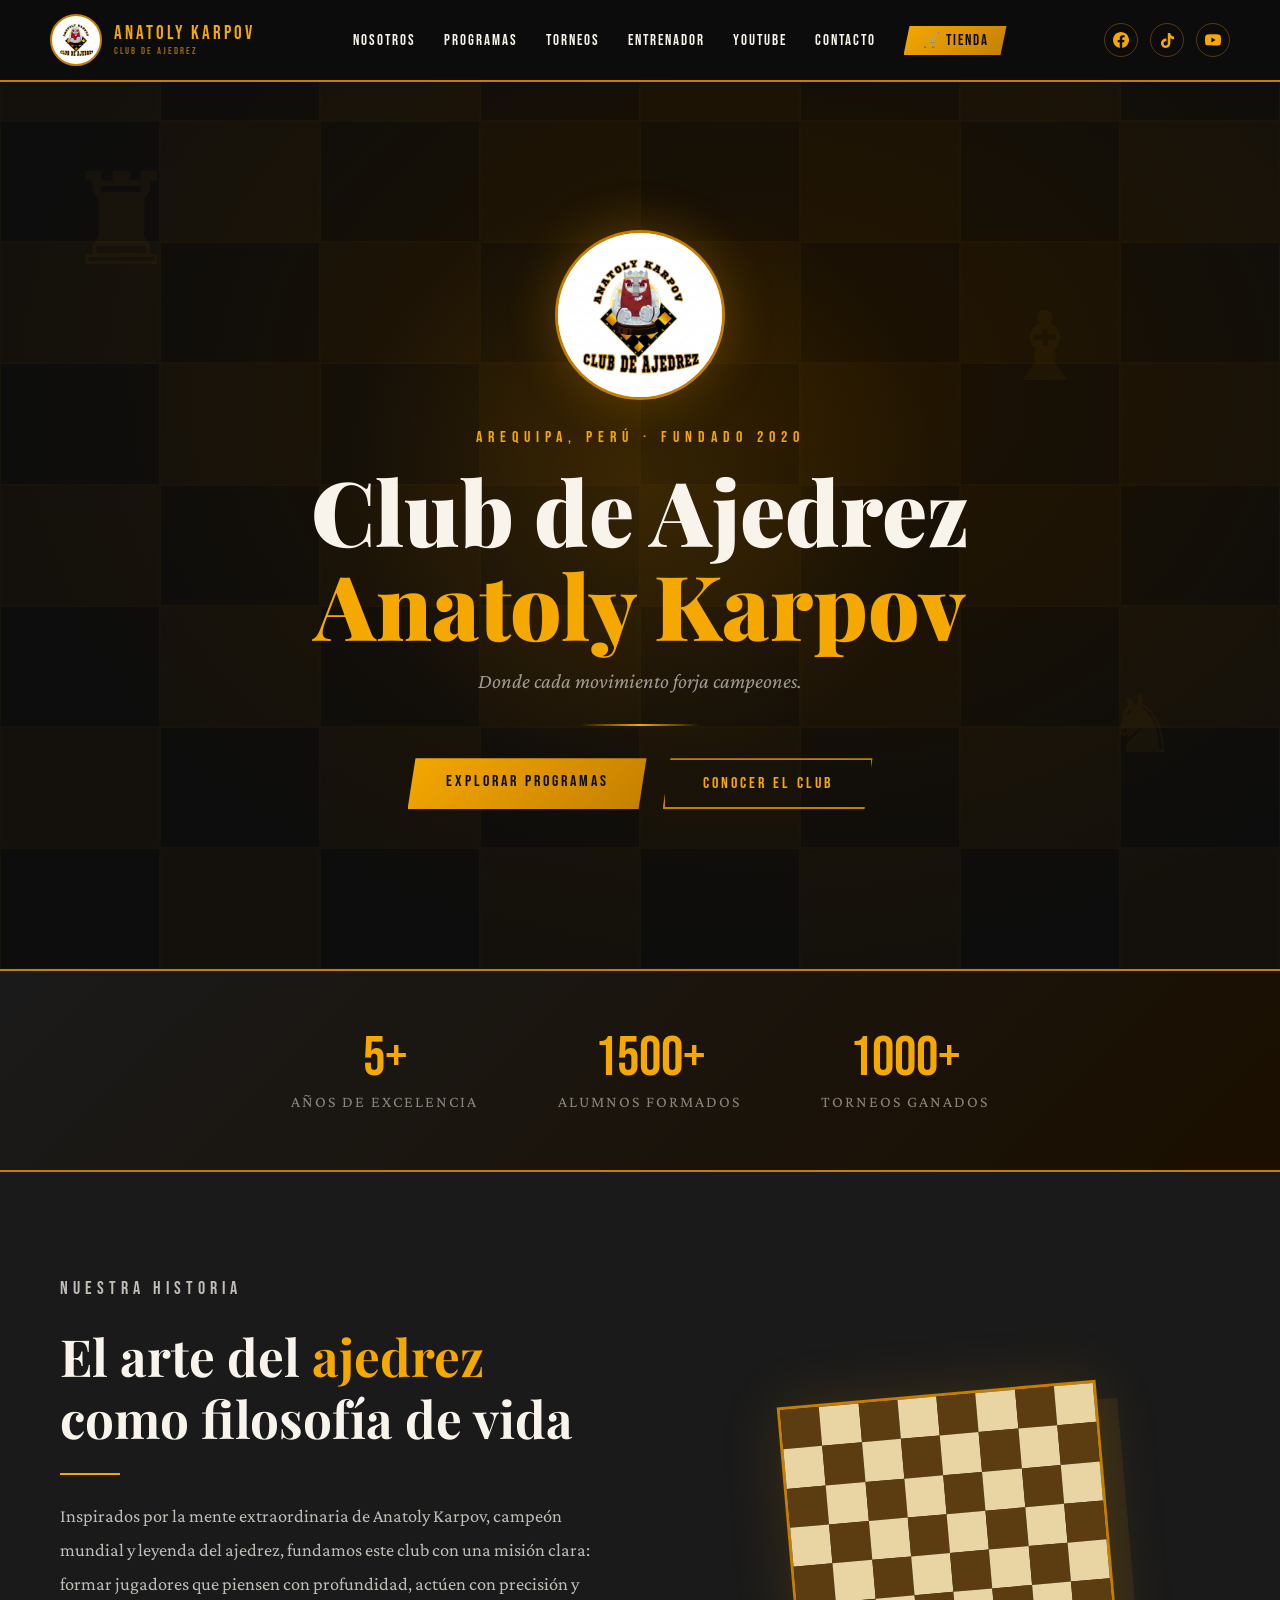
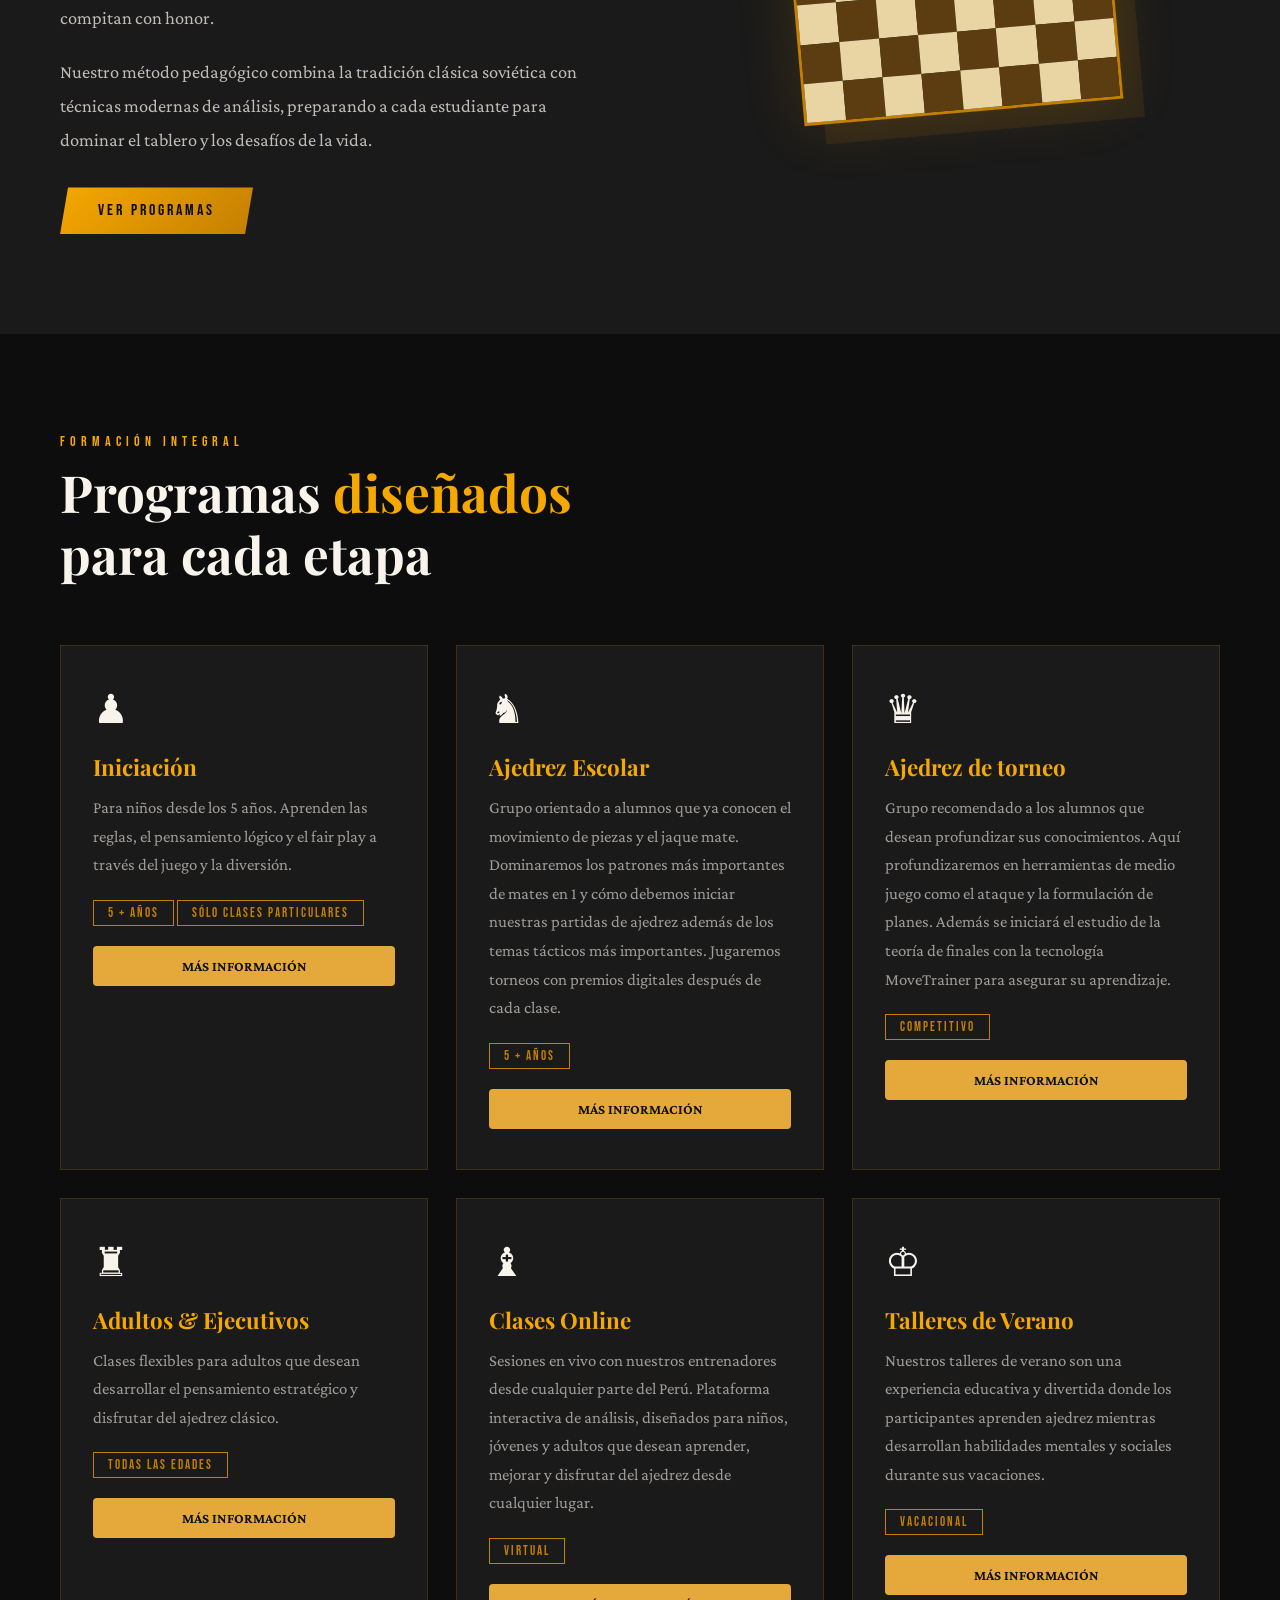
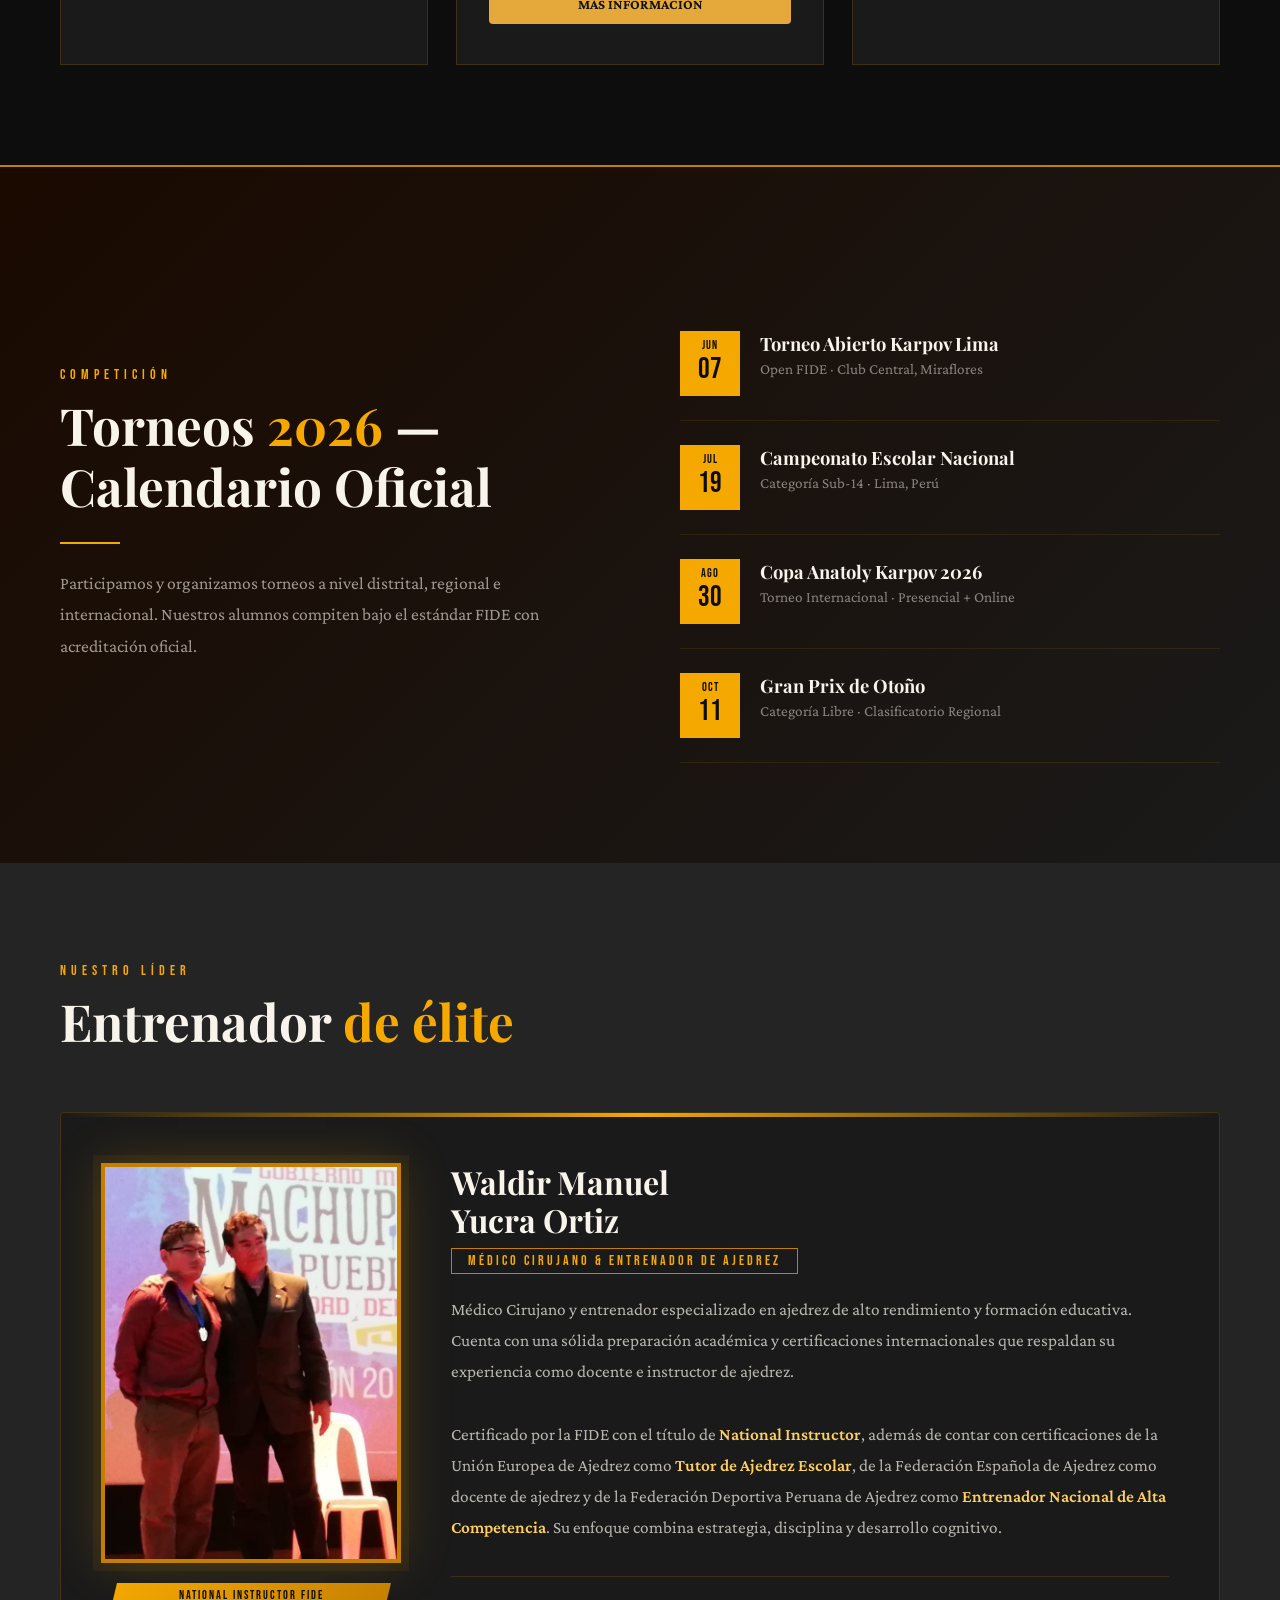
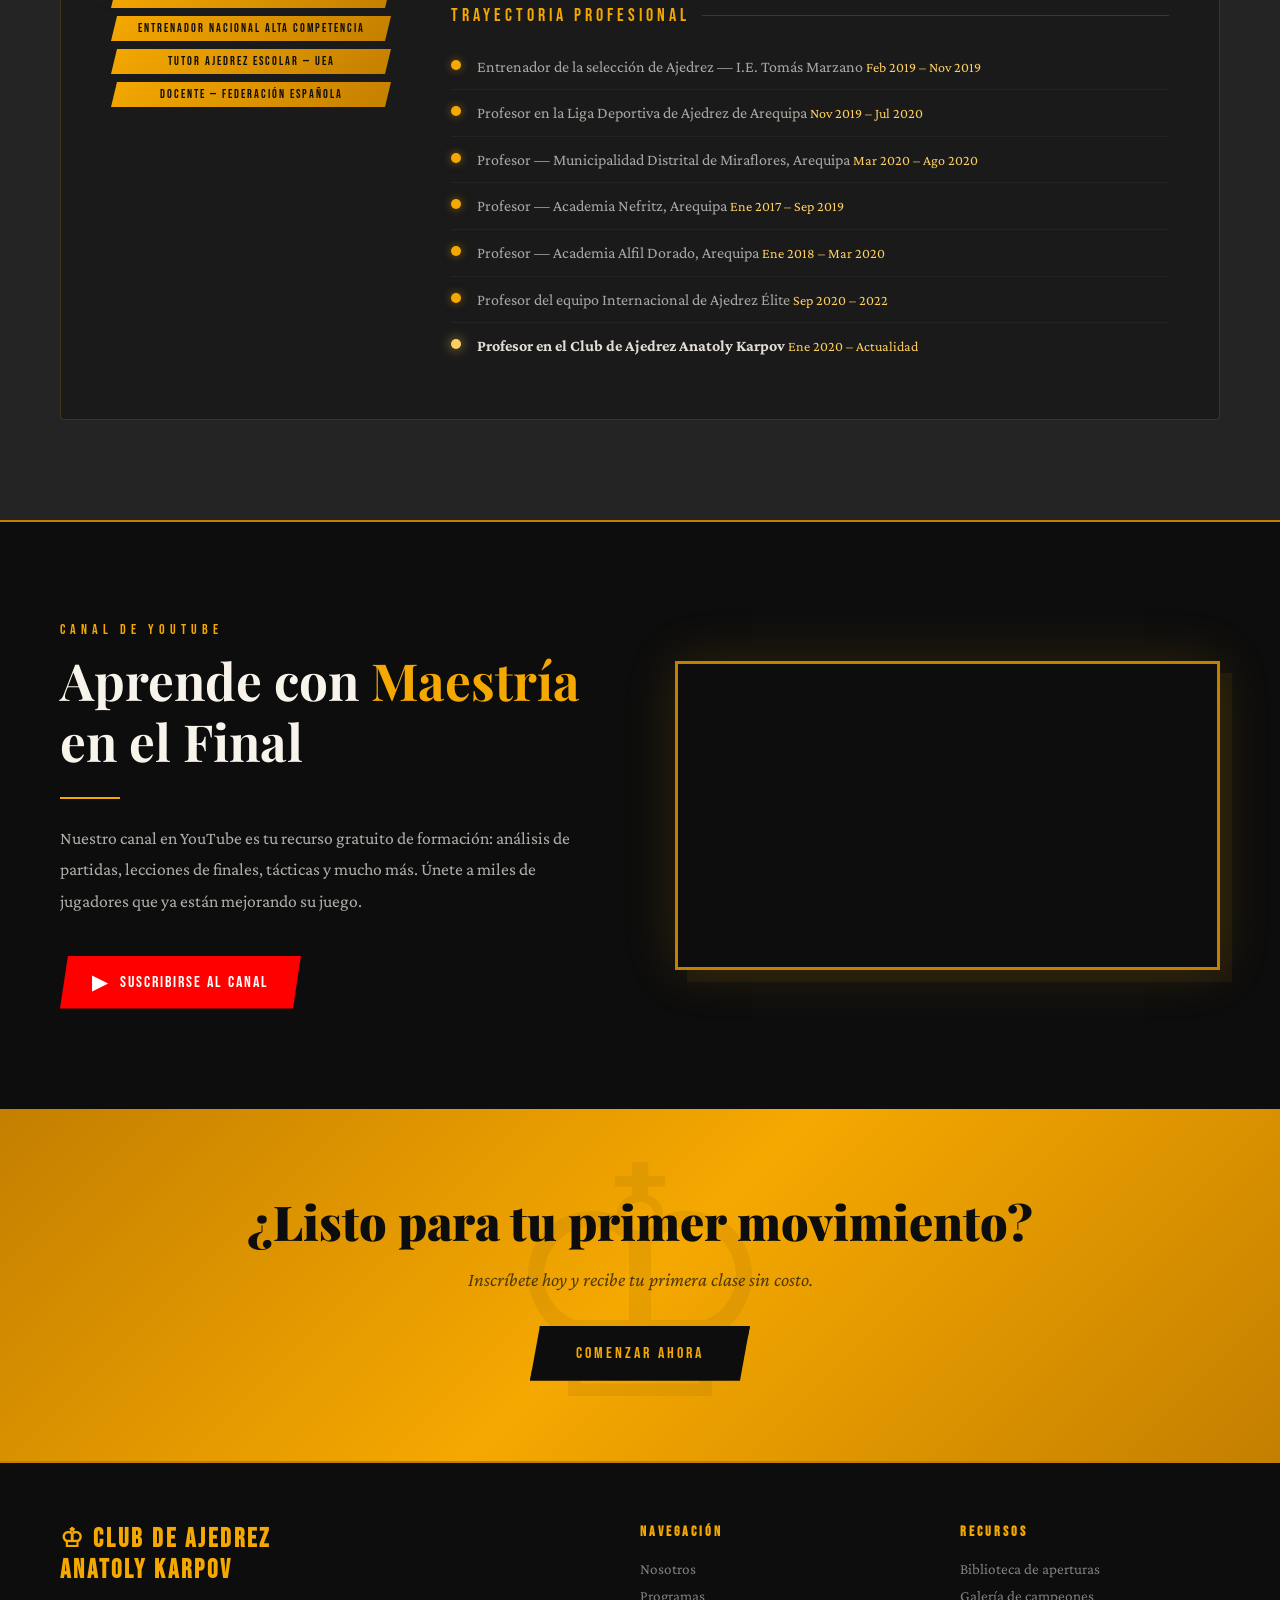
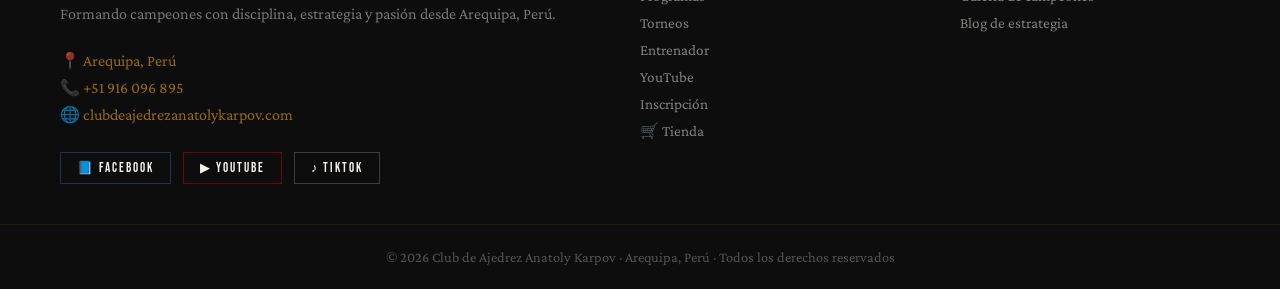
==== index.html @ 43ca7e94 "feat: pagina web" ====
<!doctype html>
<html lang="es">
  <head>
    <meta charset="UTF-8" />
    <meta name="viewport" content="width=device-width, initial-scale=1.0" />
    <title>Club de Ajedrez Anatoly Karpov</title>
    <link
      href="https://fonts.googleapis.com/css2?family=Playfair+Display:wght@700;900&family=Bebas+Neue&family=Crimson+Pro:ital,wght@0,400;0,600;1,400&display=swap"
      rel="stylesheet"
    />
    <style>
      :root {
        --gold: #f5a800;
        --gold-light: #ffd060;
        --gold-dark: #c47f00;
        --black: #0d0d0d;
        --dark: #1a1a1a;
        --dark2: #242424;
        --red: #8b1a1a;
        --red-light: #c0392b;
        --white: #f8f4ec;
        --gray: #888;
      }

      * {
        margin: 0;
        padding: 0;
        box-sizing: border-box;
      }
      html {
        scroll-behavior: smooth;
      }
      body {
        background: var(--black);
        color: var(--white);
        font-family: "Crimson Pro", Georgia, serif;
        overflow-x: hidden;
      }

      /* ── NAV ── */
      nav {
        position: fixed;
        top: 0;
        left: 0;
        right: 0;
        z-index: 100;
        display: flex;
        align-items: center;
        justify-content: space-between;
        padding: 14px 50px;
        background: rgba(13, 13, 13, 0.97);
        border-bottom: 2px solid var(--gold-dark);
        backdrop-filter: blur(10px);
      }
      .nav-logo {
        display: flex;
        align-items: center;
        gap: 12px;
        text-decoration: none;
      }
      .nav-logo img {
        height: 52px;
        width: 52px;
        border-radius: 50%;
        object-fit: contain;
        border: 2px solid var(--gold-dark);
        background: #fdfdfc;
        padding: 3px;
      }
      .nav-logo-text {
        font-family: "Bebas Neue", sans-serif;
        font-size: 1.2rem;
        letter-spacing: 3px;
        color: var(--gold);
        line-height: 1.2;
      }
      .nav-logo-text small {
        display: block;
        font-size: 0.65rem;
        letter-spacing: 2px;
        color: rgba(245, 168, 0, 0.6);
      }
      .nav-links {
        display: flex;
        gap: 28px;
        list-style: none;
        align-items: center;
      }
      .nav-links a {
        color: var(--white);
        text-decoration: none;
        font-family: "Bebas Neue", sans-serif;
        font-size: 0.92rem;
        letter-spacing: 2px;
        transition: color 0.3s;
      }
      .nav-links a:hover {
        color: var(--gold);
      }
      .nav-store-link {
        background: linear-gradient(
          135deg,
          var(--gold),
          var(--gold-dark)
        ) !important;
        color: var(--black) !important;
        padding: 6px 18px;
        clip-path: polygon(6px 0%, 100% 0%, calc(100% - 6px) 100%, 0% 100%);
        transition: all 0.3s !important;
      }
      .nav-store-link:hover {
        background: linear-gradient(
          135deg,
          var(--gold-light),
          var(--gold)
        ) !important;
        transform: translateY(-1px);
      }
      .nav-social {
        display: flex;
        align-items: center;
        gap: 12px;
      }
      .nav-social a {
        display: flex;
        align-items: center;
        justify-content: center;
        width: 34px;
        height: 34px;
        border-radius: 50%;
        border: 1px solid rgba(245, 168, 0, 0.3);
        color: var(--gold);
        text-decoration: none;
        font-size: 0.95rem;
        transition: all 0.3s;
      }
      .nav-social a:hover {
        background: var(--gold);
        color: var(--black);
        border-color: var(--gold);
      }

      /* ── HERO ── */
      .hero {
        min-height: 100vh;
        display: flex;
        align-items: center;
        justify-content: center;
        position: relative;
        overflow: hidden;
        background: radial-gradient(
          ellipse at 60% 40%,
          #1e1200 0%,
          #0d0d0d 70%
        );
      }
      .hero-chess-bg {
        position: absolute;
        inset: 0;
        display: grid;
        grid-template-columns: repeat(8, 1fr);
        grid-template-rows: repeat(8, 1fr);
        opacity: 0.04;
        pointer-events: none;
      }
      .chess-sq {
        border: 1px solid var(--gold);
      }
      .chess-sq.dark-sq {
        background: var(--gold-dark);
      }
      .hero-glow {
        position: absolute;
        width: 600px;
        height: 600px;
        border-radius: 50%;
        background: radial-gradient(
          circle,
          rgba(245, 168, 0, 0.12) 0%,
          transparent 70%
        );
        top: 50%;
        left: 50%;
        transform: translate(-50%, -50%);
        animation: pulse 4s ease-in-out infinite;
      }
      @keyframes pulse {
        0%,
        100% {
          transform: translate(-50%, -50%) scale(1);
          opacity: 0.8;
        }
        50% {
          transform: translate(-50%, -50%) scale(1.1);
          opacity: 1;
        }
      }
      .hero-content {
        text-align: center;
        position: relative;
        z-index: 2;
        padding: 130px 40px 60px;
        animation: fadeUp 1s ease both;
      }
      @keyframes fadeUp {
        from {
          opacity: 0;
          transform: translateY(30px);
        }
        to {
          opacity: 1;
          transform: translateY(0);
        }
      }
      /* LOGO in hero */
      .hero-logo-wrap {
        margin: 0 auto 28px;
        animation: fadeUp 1s 0.1s ease both;
        position: relative;
        display: inline-block;
      }
      .hero-logo-ring {
        width: 170px;
        height: 170px;
        border-radius: 50%;
        border: 3px solid var(--gold-dark);
        display: flex;
        align-items: center;
        justify-content: center;
        background-color: #fff;
        box-shadow:
          0 0 50px rgba(245, 168, 0, 0.25),
          inset 0 0 30px rgba(0, 0, 0, 0.5);
        overflow: hidden;
        animation: glow-pulse 4s ease-in-out infinite;
      }
      @keyframes glow-pulse {
        0%,
        100% {
          box-shadow:
            0 0 40px rgba(245, 168, 0, 0.2),
            inset 0 0 30px rgba(0, 0, 0, 0.5);
        }
        50% {
          box-shadow:
            0 0 70px rgba(245, 168, 0, 0.4),
            inset 0 0 30px rgba(0, 0, 0, 0.5);
        }
      }
      .hero-logo-ring img {
        width: 148px;
        height: 148px;
        object-fit: contain;
        filter: drop-shadow(0 4px 14px rgba(245, 168, 0, 0.4));
      }
      .hero-eyebrow {
        font-family: "Bebas Neue", sans-serif;
        letter-spacing: 6px;
        color: var(--gold);
        font-size: 1rem;
        margin-bottom: 16px;
        animation: fadeUp 1s 0.2s ease both;
      }
      .hero-title {
        font-family: "Playfair Display", serif;
        font-size: clamp(3rem, 7vw, 6.5rem);
        font-weight: 900;
        line-height: 1.05;
        color: var(--white);
        animation: fadeUp 1s 0.35s ease both;
      }
      .hero-title span {
        color: var(--gold);
        display: block;
      }
      .hero-subtitle {
        font-family: "Crimson Pro", serif;
        font-size: 1.3rem;
        color: rgba(248, 244, 236, 0.6);
        font-style: italic;
        margin-top: 18px;
        animation: fadeUp 1s 0.5s ease both;
      }
      .hero-divider {
        width: 120px;
        height: 2px;
        background: linear-gradient(
          90deg,
          transparent,
          var(--gold),
          transparent
        );
        margin: 32px auto;
        animation: fadeUp 1s 0.6s ease both;
      }
      .hero-cta {
        display: inline-flex;
        gap: 16px;
        flex-wrap: wrap;
        justify-content: center;
        animation: fadeUp 1s 0.7s ease both;
      }
      .floating-piece {
        position: absolute;
        font-size: 8rem;
        color: rgba(245, 168, 0, 0.04);
        pointer-events: none;
        animation: float 8s ease-in-out infinite;
      }
      @keyframes float {
        0%,
        100% {
          transform: translateY(0) rotate(0deg);
        }
        50% {
          transform: translateY(-20px) rotate(5deg);
        }
      }

      /* ── BUTTONS ── */
      .btn {
        font-family: "Bebas Neue", sans-serif;
        letter-spacing: 3px;
        font-size: 1rem;
        padding: 14px 38px;
        border: none;
        cursor: pointer;
        text-decoration: none;
        transition: all 0.3s;
        display: inline-block;
      }
      .btn-gold {
        background: linear-gradient(135deg, var(--gold), var(--gold-dark));
        color: var(--black);
        clip-path: polygon(8px 0%, 100% 0%, calc(100% - 8px) 100%, 0% 100%);
      }
      .btn-gold:hover {
        background: linear-gradient(135deg, var(--gold-light), var(--gold));
        transform: translateY(-2px);
        box-shadow: 0 8px 30px rgba(245, 168, 0, 0.4);
      }
      .btn-outline {
        background: transparent;
        color: var(--gold);
        border: 2px solid var(--gold-dark);
        clip-path: polygon(8px 0%, 100% 0%, calc(100% - 8px) 100%, 0% 100%);
      }
      .btn-outline:hover {
        background: rgba(245, 168, 0, 0.1);
        border-color: var(--gold);
      }

      /* ── STATS ── */
      .stats {
        background: linear-gradient(135deg, var(--dark) 0%, #1a0f00 100%);
        border-top: 2px solid var(--gold-dark);
        border-bottom: 2px solid var(--gold-dark);
        padding: 60px;
        display: flex;
        justify-content: center;
        gap: 80px;
        flex-wrap: wrap;
      }
      .stat-item {
        text-align: center;
      }
      .stat-number {
        font-family: "Bebas Neue", sans-serif;
        font-size: 3.5rem;
        color: var(--gold);
        line-height: 1;
      }
      .stat-label {
        font-family: "Crimson Pro", serif;
        font-size: 1rem;
        color: rgba(248, 244, 236, 0.5);
        letter-spacing: 2px;
        text-transform: uppercase;
        margin-top: 6px;
      }

      /* ── SECTION commons ── */
      section {
        padding: 100px 60px;
      }
      .section-label {
        font-family: "Bebas Neue", sans-serif;
        letter-spacing: 5px;
        color: var(--gold);
        font-size: 0.85rem;
        margin-bottom: 12px;
      }
      .section-title {
        font-family: "Playfair Display", serif;
        font-size: clamp(2rem, 4vw, 3.2rem);
        font-weight: 700;
        line-height: 1.2;
        max-width: 600px;
      }
      .section-title em {
        color: var(--gold);
        font-style: normal;
      }
      .section-divider {
        width: 60px;
        height: 2px;
        background: var(--gold);
        margin: 24px 0;
      }

      /* ── ABOUT ── */
      .about {
        background: var(--dark);
        display: grid;
        grid-template-columns: 1fr 1fr;
        gap: 80px;
        align-items: center;
      }
      .about-text p {
        font-size: 1.15rem;
        line-height: 1.85;
        color: rgba(248, 244, 236, 0.75);
        margin-bottom: 20px;
      }
      .about-visual {
        position: relative;
        display: flex;
        align-items: center;
        justify-content: center;
      }
      .chess-board-mini {
        display: grid;
        grid-template-columns: repeat(8, 1fr);
        width: 320px;
        height: 320px;
        border: 3px solid var(--gold-dark);
        box-shadow:
          0 0 60px rgba(245, 168, 0, 0.15),
          20px 20px 0 rgba(245, 168, 0, 0.08);
        transform: rotate(-5deg);
      }
      .cb {
        aspect-ratio: 1;
      }
      .cb.w {
        background: #e8d5a3;
      }
      .cb.b {
        background: #5c3d11;
      }

      /* ── PROGRAMS ── */
      .programs {
        background: var(--black);
      }
      .programs-grid {
        display: grid;
        grid-template-columns: repeat(3, 1fr);
        gap: 28px;
        margin-top: 60px;
      }
      .program-card {
        background: var(--dark);
        border: 1px solid rgba(245, 168, 0, 0.15);
        padding: 40px 32px;
        position: relative;
        overflow: hidden;
        transition: all 0.4s;
        cursor: default;
      }
      .program-card::before {
        content: "";
        position: absolute;
        top: 0;
        left: 0;
        right: 0;
        height: 3px;
        background: linear-gradient(
          90deg,
          transparent,
          var(--gold),
          transparent
        );
        opacity: 0;
        transition: opacity 0.4s;
      }
      .program-card:hover {
        border-color: rgba(245, 168, 0, 0.4);
        transform: translateY(-6px);
        box-shadow: 0 20px 50px rgba(0, 0, 0, 0.5);
      }
      .program-card:hover::before {
        opacity: 1;
      }
      .program-icon {
        font-size: 2.5rem;
        margin-bottom: 20px;
      }
      .program-card h3 {
        font-family: "Playfair Display", serif;
        font-size: 1.4rem;
        color: var(--gold);
        margin-bottom: 12px;
      }
      .program-card p {
        font-size: 1.05rem;
        line-height: 1.7;
        color: rgba(248, 244, 236, 0.6);
      }
      .program-tag {
        display: inline-block;
        margin-top: 20px;
        font-family: "Bebas Neue", sans-serif;
        letter-spacing: 2px;
        font-size: 0.8rem;
        color: var(--gold-dark);
        border: 1px solid var(--gold-dark);
        padding: 4px 14px;
      }
      .btn-contacto {
        display: inline-block;
        width: 100%; /* Ocupa todo el ancho de la tarjeta para que sea fácil presionar */
        background-color: #e5a93b; /* El tono dorado/amarillo de tu marca */
        color: #111111; /* Texto oscuro para alto contraste */
        text-align: center;
        padding: 12px 20px;
        margin-top: 20px; /* Separa el botón de las etiquetas de arriba */
        font-size: 14px;
        font-weight: bold;
        text-transform: uppercase; /* Letras mayúsculas para un look más institucional */
        text-decoration: none; /* Quita el subrayado clásico de los links */
        border-radius: 4px; /* Bordes ligeramente redondeados */
        box-sizing: border-box;
        transition: all 0.3s ease; /* Transición suave para el efecto hover */
      }

      /* Efecto cuando el usuario pasa el cursor por encima */
      .btn-contacto:hover {
        background-color: #ffca61; /* Se ilumina un poco */
        color: #000000;
        box-shadow: 0px 4px 15px rgba(229, 169, 59, 0.3); /* Destello sutil alrededor */
        cursor: pointer;
      }
      /* ── TOURNAMENT ── */
      .tournament {
        background: linear-gradient(135deg, #1a0a00 0%, var(--dark) 100%);
        border-top: 2px solid var(--gold-dark);
      }
      .tournament-inner {
        display: grid;
        grid-template-columns: 1fr 1fr;
        gap: 80px;
        align-items: center;
      }
      .upcoming-list {
        margin-top: 40px;
      }
      .upcoming-item {
        display: flex;
        align-items: flex-start;
        gap: 20px;
        padding: 24px 0;
        border-bottom: 1px solid rgba(245, 168, 0, 0.1);
      }
      .upcoming-date {
        min-width: 60px;
        text-align: center;
        background: var(--gold);
        color: var(--black);
        padding: 8px 10px;
        font-family: "Bebas Neue", sans-serif;
        line-height: 1.2;
      }
      .upcoming-date .month {
        font-size: 0.75rem;
        letter-spacing: 1px;
      }
      .upcoming-date .day {
        font-size: 1.8rem;
      }
      .upcoming-info h4 {
        font-family: "Playfair Display", serif;
        font-size: 1.15rem;
        color: var(--white);
      }
      .upcoming-info p {
        font-size: 0.95rem;
        color: rgba(248, 244, 236, 0.5);
        margin-top: 4px;
      }

      /* ── COACH ── */
      .coaches {
        background: var(--dark2);
      }
      .coach-profile {
        display: grid;
        grid-template-columns: 280px 1fr;
        gap: 60px;
        align-items: start;
        margin-top: 60px;
        background: var(--dark);
        border: 1px solid rgba(245, 168, 0, 0.18);
        border-radius: 4px;
        padding: 50px;
        position: relative;
        overflow: hidden;
      }
      .coach-profile::before {
        content: "";
        position: absolute;
        top: 0;
        left: 0;
        right: 0;
        height: 4px;
        background: linear-gradient(
          90deg,
          transparent,
          var(--gold),
          transparent
        );
      }
      .coach-photo-col {
        display: flex;
        flex-direction: column;
        align-items: center;
        gap: 20px;
      }
      .coach-photo-frame {
        width: 300px;
        height: 400px;
        border-radius: 0%;
        border: 4px solid var(--gold-dark);
        overflow: hidden;
        box-shadow:
          0 0 50px rgba(245, 168, 0, 0.2),
          0 0 0 8px rgba(245, 168, 0, 0.06);
        background: radial-gradient(circle at 40% 35%, #2a1800, #111);
        display: flex;
        align-items: center;
        justify-content: center;
        position: relative;
      }
      .coach-photo-frame img {
        width: 100%;
        height: 100%;
        object-fit: cover;
      }
      .coach-photo-fallback {
        font-size: 6rem;
        color: var(--gold);
        filter: drop-shadow(0 4px 12px rgba(245, 168, 0, 0.5));
      }
      .coach-badges {
        display: flex;
        flex-direction: column;
        gap: 8px;
        width: 100%;
      }
      .coach-badge-pill {
        font-family: "Bebas Neue", sans-serif;
        letter-spacing: 2px;
        font-size: 0.75rem;
        color: var(--black);
        background: linear-gradient(135deg, var(--gold), var(--gold-dark));
        padding: 5px 14px;
        text-align: center;
        clip-path: polygon(6px 0%, 100% 0%, calc(100% - 6px) 100%, 0% 100%);
      }
      .coach-info-col {
      }
      .coach-name {
        font-family: "Playfair Display", serif;
        font-size: 2rem;
        font-weight: 700;
        color: var(--white);
        line-height: 1.2;
      }
      .coach-title-tag {
        display: inline-block;
        margin-top: 8px;
        margin-bottom: 20px;
        font-family: "Bebas Neue", sans-serif;
        letter-spacing: 3px;
        font-size: 0.85rem;
        color: var(--gold);
        border: 1px solid var(--gold-dark);
        padding: 4px 16px;
      }
      .coach-bio {
        font-size: 1.08rem;
        line-height: 1.8;
        color: rgba(248, 244, 236, 0.72);
        margin-bottom: 32px;
      }
      .coach-bio strong {
        color: var(--gold-light);
        font-weight: 600;
      }
      .coach-formation-section {
        border-top: 1px solid rgba(245, 168, 0, 0.15);
        padding-top: 28px;
        margin-top: 4px;
      }
      .coach-formation-title {
        font-family: "Bebas Neue", sans-serif;
        letter-spacing: 4px;
        color: var(--gold);
        font-size: 1.1rem;
        margin-bottom: 18px;
        display: flex;
        align-items: center;
        gap: 12px;
      }
      .coach-formation-title::after {
        content: "";
        flex: 1;
        height: 1px;
        background: rgba(245, 168, 0, 0.2);
      }
      .coach-timeline {
        list-style: none;
        padding: 0;
      }
      .coach-timeline li {
        display: flex;
        gap: 16px;
        align-items: flex-start;
        padding: 10px 0;
        border-bottom: 1px solid rgba(255, 255, 255, 0.04);
      }
      .coach-timeline li:last-child {
        border-bottom: none;
      }
      .tl-dot {
        width: 10px;
        height: 10px;
        border-radius: 50%;
        background: var(--gold);
        flex-shrink: 0;
        margin-top: 6px;
        box-shadow: 0 0 8px rgba(245, 168, 0, 0.5);
      }
      .tl-text {
        font-size: 1rem;
        line-height: 1.6;
        color: rgba(248, 244, 236, 0.65);
      }
      .tl-text em {
        color: var(--gold-light);
        font-style: normal;
        font-size: 0.88rem;
      }

      /* ── YOUTUBE ── */
      .youtube-section {
        background: var(--black);
        border-top: 2px solid var(--gold-dark);
        padding: 100px 60px;
      }
      .youtube-inner {
        display: grid;
        grid-template-columns: 1fr 1fr;
        gap: 70px;
        align-items: center;
      }
      .yt-embed-wrap {
        position: relative;
        border: 3px solid var(--gold-dark);
        box-shadow:
          0 0 50px rgba(245, 168, 0, 0.15),
          12px 12px 0 rgba(245, 168, 0, 0.06);
        overflow: hidden;
      }
      .yt-embed-wrap iframe {
        width: 100%;
        aspect-ratio: 16/9;
        display: block;
        border: none;
      }
      .yt-subscribe-btn {
        display: inline-flex;
        align-items: center;
        gap: 10px;
        margin-top: 28px;
        background: #ff0000;
        color: #fff;
        font-family: "Bebas Neue", sans-serif;
        letter-spacing: 2px;
        font-size: 1rem;
        padding: 14px 32px;
        text-decoration: none;
        clip-path: polygon(8px 0%, 100% 0%, calc(100% - 8px) 100%, 0% 100%);
        transition: all 0.3s;
      }
      .yt-subscribe-btn:hover {
        background: #cc0000;
        transform: translateY(-2px);
        box-shadow: 0 8px 25px rgba(255, 0, 0, 0.4);
      }
      .yt-icon {
        font-size: 1.3rem;
      }

      /* ── CTA BANNER ── */
      .cta-banner {
        background: linear-gradient(
          135deg,
          var(--gold-dark),
          var(--gold),
          #c47f00
        );
        padding: 80px 60px;
        text-align: center;
        position: relative;
        overflow: hidden;
      }
      .cta-banner::before {
        content: "♔";
        position: absolute;
        font-size: 20rem;
        color: rgba(0, 0, 0, 0.06);
        top: 50%;
        left: 50%;
        transform: translate(-50%, -50%);
        pointer-events: none;
      }
      .cta-banner h2 {
        font-family: "Playfair Display", serif;
        font-size: clamp(2rem, 4vw, 3rem);
        color: var(--black);
        font-weight: 900;
        position: relative;
      }
      .cta-banner p {
        font-size: 1.2rem;
        color: rgba(13, 13, 13, 0.7);
        margin: 16px 0 36px;
        font-style: italic;
        position: relative;
      }
      .btn-dark {
        font-family: "Bebas Neue", sans-serif;
        letter-spacing: 3px;
        font-size: 1rem;
        padding: 16px 44px;
        background: var(--black);
        color: var(--gold);
        border: 2px solid var(--black);
        cursor: pointer;
        text-decoration: none;
        display: inline-block;
        transition: all 0.3s;
        position: relative;
        clip-path: polygon(10px 0%, 100% 0%, calc(100% - 10px) 100%, 0% 100%);
      }
      .btn-dark:hover {
        background: var(--dark);
        transform: translateY(-2px);
        box-shadow: 0 8px 30px rgba(0, 0, 0, 0.3);
      }

      /* ── FOOTER ── */
      footer {
        background: var(--black);
        border-top: 2px solid var(--gold-dark);
        padding: 60px 60px 40px;
        display: grid;
        grid-template-columns: 2fr 1fr 1fr;
        gap: 60px;
      }
      .footer-brand h3 {
        font-family: "Bebas Neue", sans-serif;
        font-size: 1.6rem;
        letter-spacing: 3px;
        color: var(--gold);
        margin-bottom: 14px;
      }
      .footer-brand p {
        font-size: 1rem;
        color: rgba(248, 244, 236, 0.45);
        line-height: 1.7;
      }
      .footer-social {
        display: flex;
        gap: 12px;
        margin-top: 24px;
        flex-wrap: wrap;
      }
      .footer-social-btn {
        display: inline-flex;
        align-items: center;
        gap: 8px;
        font-family: "Bebas Neue", sans-serif;
        letter-spacing: 2px;
        font-size: 0.8rem;
        padding: 7px 16px;
        text-decoration: none;
        border: 1px solid rgba(245, 168, 0, 0.3);
        color: var(--white);
        transition: all 0.3s;
      }
      .footer-social-btn:hover {
        border-color: var(--gold);
        color: var(--gold);
      }
      .footer-social-btn.yt {
        border-color: rgba(255, 0, 0, 0.4);
      }
      .footer-social-btn.yt:hover {
        border-color: #ff0000;
        color: #ff0000;
      }
      .footer-social-btn.fb {
        border-color: rgba(66, 103, 178, 0.4);
      }
      .footer-social-btn.fb:hover {
        border-color: #4267b2;
        color: #4267b2;
      }
      .footer-social-btn.tt {
        border-color: rgba(255, 255, 255, 0.2);
      }
      .footer-social-btn.tt:hover {
        border-color: #fff;
        color: #fff;
      }
      .footer-col h4 {
        font-family: "Bebas Neue", sans-serif;
        letter-spacing: 3px;
        font-size: 0.9rem;
        color: var(--gold);
        margin-bottom: 20px;
      }
      .footer-col ul {
        list-style: none;
      }
      .footer-col ul li {
        margin-bottom: 10px;
      }
      .footer-col ul li a {
        color: rgba(248, 244, 236, 0.5);
        text-decoration: none;
        font-size: 0.95rem;
        transition: color 0.3s;
      }
      .footer-col ul li a:hover {
        color: var(--gold);
      }
      .footer-bottom {
        border-top: 1px solid rgba(245, 168, 0, 0.1);
        padding: 24px 60px;
        text-align: center;
        color: rgba(248, 244, 236, 0.3);
        font-size: 0.9rem;
        background: var(--black);
      }

      /* ── RESPONSIVE ── */
      @media (max-width: 1024px) {
        .coach-profile {
          grid-template-columns: 1fr;
        }
        .coach-photo-col {
          flex-direction: row;
          flex-wrap: wrap;
          justify-content: center;
        }
        .youtube-inner {
          grid-template-columns: 1fr;
        }
      }
      @media (max-width: 900px) {
        nav {
          padding: 12px 20px;
        }
        .nav-links {
          display: none;
        }
        section {
          padding: 70px 24px;
        }
        .stats {
          padding: 50px 24px;
          gap: 40px;
        }
        .about,
        .tournament-inner {
          grid-template-columns: 1fr;
          gap: 40px;
        }
        .programs-grid {
          grid-template-columns: 1fr;
        }
        footer {
          grid-template-columns: 1fr;
          gap: 40px;
        }
        .footer-bottom {
          padding: 24px;
        }
        .cta-banner {
          padding: 60px 24px;
        }
        .chess-board-mini {
          width: 240px;
          height: 240px;
        }
        .youtube-section {
          padding: 70px 24px;
        }
        .coach-profile {
          padding: 30px 20px;
        }
      }
    </style>
  </head>
  <body>
    <!-- ── NAV ── -->
    <nav>
      <a class="nav-logo" href="#">
        <img src="images/logo1.jpeg" alt="Logo Karpov" />
        <!-- SVG fallback logo dibujado inline -->
        <span
          style="
            display: none;
            width: 52px;
            height: 52px;
            background: radial-gradient(circle at 40% 35%, #2a1800, #0d0d0d);
            border-radius: 50%;
            border: 2px solid var(--gold-dark);
            align-items: center;
            justify-content: center;
            font-size: 1.8rem;
            color: var(--gold);
          "
          >♔</span
        >
        <span class="nav-logo-text"
          >ANATOLY KARPOV<small>CLUB DE AJEDREZ</small></span
        >
      </a>
      <ul class="nav-links">
        <li><a href="#nosotros">Nosotros</a></li>
        <li><a href="#programas">Programas</a></li>
        <li><a href="#torneos">Torneos</a></li>
        <li><a href="#entrenadores">Entrenador</a></li>
        <li><a href="#youtube">YouTube</a></li>
        <li><a href="#contacto">Contacto</a></li>
        <li>
          <a href="tienda.html" class="nav-store-link" target="_blank"
            >🛒 TIENDA</a
          >
        </li>
      </ul>
      <div class="nav-social">
        <a
          href="https://www.facebook.com/ClubAnatolyKarpov.Peru"
          target="_blank"
          title="Facebook"
        >
          <svg width="16" height="16" viewBox="0 0 24 24" fill="currentColor">
            <path
              d="M24 12.073c0-6.627-5.373-12-12-12s-12 5.373-12 12c0 5.99 4.388 10.954 10.125 11.854v-8.385H7.078v-3.47h3.047V9.43c0-3.007 1.792-4.669 4.533-4.669 1.312 0 2.686.235 2.686.235v2.953H15.83c-1.491 0-1.956.925-1.956 1.874v2.25h3.328l-.532 3.47h-2.796v8.385C19.612 23.027 24 18.062 24 12.073z"
            />
          </svg>
        </a>
        <a
          href="https://www.tiktok.com/@clubanatolykarpov"
          target="_blank"
          title="TikTok"
        >
          <svg width="15" height="15" viewBox="0 0 24 24" fill="currentColor">
            <path
              d="M12.525.02c1.31-.02 2.61-.01 3.91-.02.08 1.53.63 3.09 1.75 4.17 1.12 1.11 2.7 1.62 4.24 1.79v4.03c-1.44-.05-2.89-.35-4.2-.97-.57-.26-1.1-.59-1.62-.93-.01 2.92.01 5.84-.02 8.75-.08 1.4-.54 2.79-1.35 3.94-1.31 1.92-3.58 3.17-5.91 3.21-1.43.08-2.86-.31-4.08-1.03-2.02-1.19-3.44-3.37-3.65-5.71-.02-.5-.03-1-.01-1.49.18-1.9 1.12-3.72 2.58-4.96 1.66-1.44 3.98-2.13 6.15-1.72.02 1.48-.04 2.96-.04 4.44-.99-.32-2.15-.23-3.02.37-.63.41-1.11 1.04-1.36 1.75-.21.51-.15 1.07-.14 1.61.24 1.64 1.82 3.02 3.5 2.87 1.12-.01 2.19-.66 2.77-1.61.19-.33.4-.67.41-1.06.1-1.79.06-3.57.07-5.36.01-4.03-.01-8.05.02-12.07z"
            />
          </svg>
        </a>
        <a
          href="https://www.youtube.com/@maestriaenelfinal6028"
          target="_blank"
          title="YouTube"
        >
          <svg width="16" height="16" viewBox="0 0 24 24" fill="currentColor">
            <path
              d="M23.498 6.186a3.016 3.016 0 0 0-2.122-2.136C19.505 3.545 12 3.545 12 3.545s-7.505 0-9.377.505A3.017 3.017 0 0 0 .502 6.186C0 8.07 0 12 0 12s0 3.93.502 5.814a3.016 3.016 0 0 0 2.122 2.136c1.871.505 9.376.505 9.376.505s7.505 0 9.377-.505a3.015 3.015 0 0 0 2.122-2.136C24 15.93 24 12 24 12s0-3.93-.502-5.814zM9.545 15.568V8.432L15.818 12l-6.273 3.568z"
            />
          </svg>
        </a>
      </div>
    </nav>

    <!-- ── HERO ── -->
    <section class="hero" id="inicio">
      <div class="hero-chess-bg" id="chessBg"></div>
      <div class="hero-glow"></div>
      <span
        class="floating-piece"
        style="top: 15%; left: 5%; animation-delay: 0s"
        >♜</span
      >
      <span
        class="floating-piece"
        style="top: 70%; right: 8%; animation-delay: 3s; font-size: 5rem"
        >♞</span
      >
      <span
        class="floating-piece"
        style="top: 30%; right: 15%; animation-delay: 1.5s; font-size: 6rem"
        >♝</span
      >

      <div class="hero-content">
        <!-- LOGO REAL DEL CLUB -->
        <div class="hero-logo-wrap">
          <div class="hero-logo-ring" id="heroLogoRing">
            <img
              src="images/logokarpov.png"
              alt="Logo Club de Ajedrez Anatoly Karpov"
              style="
                width: 230px;
                height: 230px;
                object-fit: contain;
                filter: drop-shadow(0 4px 18px rgba(245, 168, 0, 0.45));
              "
            />
          </div>
        </div>

        <p class="hero-eyebrow">Arequipa, Perú · Fundado 2020</p>
        <h1 class="hero-title">
          Club de Ajedrez<br />
          <span>Anatoly Karpov</span>
        </h1>
        <p class="hero-subtitle">Donde cada movimiento forja campeones.</p>
        <div class="hero-divider"></div>
        <div class="hero-cta">
          <a href="#programas" class="btn btn-gold">Explorar Programas</a>
          <a href="#nosotros" class="btn btn-outline">Conocer el Club</a>
        </div>
      </div>
    </section>

    <!-- ── STATS ── -->
    <div class="stats">
      <div class="stat-item">
        <div class="stat-number">5+</div>
        <div class="stat-label">Años de Excelencia</div>
      </div>
      <div class="stat-item">
        <div class="stat-number">1500+</div>
        <div class="stat-label">Alumnos Formados</div>
      </div>
      <div class="stat-item">
        <div class="stat-number">1000+</div>
        <div class="stat-label">Torneos Ganados</div>
      </div>
    </div>

    <!-- ── ABOUT ── -->
    <section class="about" id="nosotros">
      <div class="about-text">
        <p class="section-label">Nuestra Historia</p>
        <h2 class="section-title">
          El arte del <em>ajedrez</em> como filosofía de vida
        </h2>
        <div class="section-divider"></div>
        <p>
          Inspirados por la mente extraordinaria de Anatoly Karpov, campeón
          mundial y leyenda del ajedrez, fundamos este club con una misión
          clara: formar jugadores que piensen con profundidad, actúen con
          precisión y compitan con honor.
        </p>
        <p>
          Nuestro método pedagógico combina la tradición clásica soviética con
          técnicas modernas de análisis, preparando a cada estudiante para
          dominar el tablero y los desafíos de la vida.
        </p>
        <a href="#programas" class="btn btn-gold" style="margin-top: 10px"
          >Ver Programas</a
        >
      </div>
      <div class="about-visual">
        <div class="chess-board-mini" id="miniBoard"></div>
      </div>
    </section>

    <!-- ── PROGRAMS ── -->
    <section class="programs" id="programas">
      <p class="section-label">Formación Integral</p>
      <h2 class="section-title">
        Programas <em>diseñados</em> para cada etapa
      </h2>
      <div class="programs-grid">
        <div class="program-card">
          <div class="program-icon">♟</div>
          <h3>Iniciación</h3>
          <p>
            Para niños desde los 5 años. Aprenden las reglas, el pensamiento
            lógico y el fair play a través del juego y la diversión.
          </p>
          <span class="program-tag">5 + años</span>
          <span class="program-tag">SÓLO CLASES PARTICULARES</span>
          <div class="tarjeta-programa">
            <a
              href="https://wa.me/916096895"
              class="btn-contacto"
              target="_blank"
              >Más información</a
            >
          </div>
        </div>
        <div class="program-card">
          <div class="program-icon">♞</div>
          <h3>Ajedrez Escolar</h3>
          <p>
            Grupo orientado a alumnos que ya conocen el movimiento de piezas y
            el jaque mate. Dominaremos los patrones más importantes de mates en
            1 y cómo debemos iniciar nuestras partidas de ajedrez además de los
            temas tácticos más importantes. Jugaremos torneos con premios
            digitales después de cada clase.
          </p>
          <span class="program-tag">5 + años</span>
          <div class="tarjeta-programa">
            <a
              href="https://wa.me/916096895"
              class="btn-contacto"
              target="_blank"
              >Más información</a
            >
          </div>
        </div>
        <div class="program-card">
          <div class="program-icon">♛</div>
          <h3>Ajedrez de torneo</h3>
          <p>
            Grupo recomendado a los alumnos que desean profundizar sus
            conocimientos. Aquí profundizaremos en herramientas de medio juego
            como el ataque y la formulación de planes. Además se iniciará el
            estudio de la teoría de finales con la tecnología MoveTrainer para
            asegurar su aprendizaje.
          </p>
          <span class="program-tag">Competitivo</span>
          <div class="tarjeta-programa">
            <a
              href="https://wa.me/916096895"
              class="btn-contacto"
              target="_blank"
              >Más información</a
            >
          </div>
        </div>
        <div class="program-card">
          <div class="program-icon">♜</div>
          <h3>Adultos &amp; Ejecutivos</h3>
          <p>
            Clases flexibles para adultos que desean desarrollar el pensamiento
            estratégico y disfrutar del ajedrez clásico.
          </p>
          <span class="program-tag">Todas las edades</span>
          <div class="tarjeta-programa">
            <a
              href="https://wa.me/916096895"
              class="btn-contacto"
              target="_blank"
              >Más información</a
            >
          </div>
        </div>
        <div class="program-card">
          <div class="program-icon">♝</div>
          <h3>Clases Online</h3>
          <p>
            Sesiones en vivo con nuestros entrenadores desde cualquier parte del
            Perú. Plataforma interactiva de análisis, diseñados para niños,
            jóvenes y adultos que desean aprender, mejorar y disfrutar del
            ajedrez desde cualquier lugar.
          </p>
          <span class="program-tag">Virtual</span>
          <div class="tarjeta-programa">
            <a
              href="https://wa.me/916096895"
              class="btn-contacto"
              target="_blank"
              >Más información</a
            >
          </div>
        </div>
        <div class="program-card">
          <div class="program-icon">♔</div>
          <h3>Talleres de Verano</h3>
          <p>
            Nuestros talleres de verano son una experiencia educativa y
            divertida donde los participantes aprenden ajedrez mientras
            desarrollan habilidades mentales y sociales durante sus vacaciones.
          </p>
          <span class="program-tag">Vacacional</span>
          <div class="tarjeta-programa">
            <a
              href="https://wa.me/916096895"
              class="btn-contacto"
              target="_blank"
              >Más información</a
            >
          </div>
        </div>
      </div>
    </section>

    <!-- ── TOURNAMENTS ── -->
    <section class="tournament" id="torneos">
      <div class="tournament-inner">
        <div>
          <p class="section-label">Competición</p>
          <h2 class="section-title">
            Torneos <em>2026</em> — Calendario Oficial
          </h2>
          <div class="section-divider"></div>
          <p
            style="
              color: rgba(248, 244, 236, 0.6);
              font-size: 1.1rem;
              line-height: 1.8;
            "
          >
            Participamos y organizamos torneos a nivel distrital, regional e
            internacional. Nuestros alumnos compiten bajo el estándar FIDE con
            acreditación oficial.
          </p>
        </div>
        <div class="upcoming-list">
          <div class="upcoming-item">
            <div class="upcoming-date">
              <div class="month">JUN</div>
              <div class="day">07</div>
            </div>
            <div class="upcoming-info">
              <h4>Torneo Abierto Karpov Lima</h4>
              <p>Open FIDE · Club Central, Miraflores</p>
            </div>
          </div>
          <div class="upcoming-item">
            <div class="upcoming-date">
              <div class="month">JUL</div>
              <div class="day">19</div>
            </div>
            <div class="upcoming-info">
              <h4>Campeonato Escolar Nacional</h4>
              <p>Categoría Sub-14 · Lima, Perú</p>
            </div>
          </div>
          <div class="upcoming-item">
            <div class="upcoming-date">
              <div class="month">AGO</div>
              <div class="day">30</div>
            </div>
            <div class="upcoming-info">
              <h4>Copa Anatoly Karpov 2026</h4>
              <p>Torneo Internacional · Presencial + Online</p>
            </div>
          </div>
          <div class="upcoming-item">
            <div class="upcoming-date">
              <div class="month">OCT</div>
              <div class="day">11</div>
            </div>
            <div class="upcoming-info">
              <h4>Gran Prix de Otoño</h4>
              <p>Categoría Libre · Clasificatorio Regional</p>
            </div>
          </div>
        </div>
      </div>
    </section>

    <!-- ── COACH ── -->
    <section class="coaches" id="entrenadores">
      <p class="section-label">Nuestro Líder</p>
      <h2 class="section-title">Entrenador <em>de élite</em></h2>

      <div class="coach-profile">
        <!-- Columna foto -->
        <div class="coach-photo-col">
          <div class="coach-photo-frame">
            <!-- Reemplaza el src con la URL real de la foto del entrenador -->
            <img src="images/entrenador.jpeg" alt="Waldir Manuel Yucra Ortiz" />
            <span class="coach-photo-fallback" style="display: none">♔</span>
          </div>
          <div class="coach-badges">
            <div class="coach-badge-pill">National Instructor FIDE</div>
            <div class="coach-badge-pill">
              Entrenador Nacional Alta Competencia
            </div>
            <div class="coach-badge-pill">Tutor Ajedrez Escolar — UEA</div>
            <div class="coach-badge-pill">Docente — Federación Española</div>
          </div>
        </div>

        <!-- Columna info -->
        <div class="coach-info-col">
          <h3 class="coach-name">Waldir Manuel<br />Yucra Ortiz</h3>
          <span class="coach-title-tag"
            >Médico Cirujano &amp; Entrenador de Ajedrez</span
          >

          <p class="coach-bio">
            Médico Cirujano y entrenador especializado en ajedrez de alto
            rendimiento y formación educativa. Cuenta con una sólida preparación
            académica y certificaciones internacionales que respaldan su
            experiencia como docente e instructor de ajedrez.
          </p>
          <p class="coach-bio">
            Certificado por la FIDE con el título de
            <strong>National Instructor</strong>, además de contar con
            certificaciones de la Unión Europea de Ajedrez como
            <strong>Tutor de Ajedrez Escolar</strong>, de la Federación Española
            de Ajedrez como docente de ajedrez y de la Federación Deportiva
            Peruana de Ajedrez como
            <strong>Entrenador Nacional de Alta Competencia</strong>. Su enfoque
            combina estrategia, disciplina y desarrollo cognitivo.
          </p>

          <div class="coach-formation-section">
            <div class="coach-formation-title">Trayectoria Profesional</div>
            <ul class="coach-timeline">
              <li>
                <div class="tl-dot"></div>
                <div class="tl-text">
                  Entrenador de la selección de Ajedrez — I.E. Tomás Marzano
                  <em>Feb 2019 – Nov 2019</em>
                </div>
              </li>
              <li>
                <div class="tl-dot"></div>
                <div class="tl-text">
                  Profesor en la Liga Deportiva de Ajedrez de Arequipa
                  <em>Nov 2019 – Jul 2020</em>
                </div>
              </li>
              <li>
                <div class="tl-dot"></div>
                <div class="tl-text">
                  Profesor — Municipalidad Distrital de Miraflores, Arequipa
                  <em>Mar 2020 – Ago 2020</em>
                </div>
              </li>
              <li>
                <div class="tl-dot"></div>
                <div class="tl-text">
                  Profesor — Academia Nefritz, Arequipa
                  <em>Ene 2017 – Sep 2019</em>
                </div>
              </li>
              <li>
                <div class="tl-dot"></div>
                <div class="tl-text">
                  Profesor — Academia Alfil Dorado, Arequipa
                  <em>Ene 2018 – Mar 2020</em>
                </div>
              </li>
              <li>
                <div class="tl-dot"></div>
                <div class="tl-text">
                  Profesor del equipo Internacional de Ajedrez Élite
                  <em>Sep 2020 – 2022</em>
                </div>
              </li>
              <li>
                <div
                  class="tl-dot"
                  style="
                    background: var(--gold-light);
                    box-shadow: 0 0 12px rgba(255, 208, 96, 0.7);
                  "
                ></div>
                <div class="tl-text" style="color: rgba(248, 244, 236, 0.9)">
                  <strong>Profesor en el Club de Ajedrez Anatoly Karpov</strong>
                  <em>Ene 2020 – Actualidad</em>
                </div>
              </li>
            </ul>
          </div>
        </div>
      </div>
    </section>

    <!-- ── YOUTUBE ── -->
    <section class="youtube-section" id="youtube">
      <div class="youtube-inner">
        <div>
          <p class="section-label">Canal de YouTube</p>
          <h2 class="section-title">
            Aprende con <em>Maestría</em> en el Final
          </h2>
          <div class="section-divider"></div>
          <p
            style="
              font-size: 1.1rem;
              line-height: 1.8;
              color: rgba(248, 244, 236, 0.7);
              margin-bottom: 10px;
            "
          >
            Nuestro canal en YouTube es tu recurso gratuito de formación:
            análisis de partidas, lecciones de finales, tácticas y mucho más.
            Únete a miles de jugadores que ya están mejorando su juego.
          </p>
          <a
            href="https://www.youtube.com/@maestriaenelfinal6028"
            target="_blank"
            class="yt-subscribe-btn"
          >
            <span class="yt-icon">▶</span> Suscribirse al Canal
          </a>
        </div>
        <div class="yt-embed-wrap">
          <!-- Canal playlist embed -->
          <iframe
            src="https://www.youtube.com/embed/7gtc2kNq2zg"
            title="Maestría en el Final — Canal YouTube"
            allow="
              accelerometer;
              autoplay;
              clipboard-write;
              encrypted-media;
              gyroscope;
              picture-in-picture;
            "
            allowfullscreen
          >
          </iframe>
        </div>
      </div>
    </section>

    <!-- ── CTA ── -->
    <div class="cta-banner" id="inscripcion">
      <h2>¿Listo para tu primer movimiento?</h2>
      <p>Inscríbete hoy y recibe tu primera clase sin costo.</p>
      <a href="#contacto" class="btn-dark">Comenzar Ahora</a>
    </div>

    <!-- ── FOOTER ── -->
    <footer id="contacto">
      <div class="footer-brand">
        <h3>♔ Club de Ajedrez<br />Anatoly Karpov</h3>
        <p>
          Formando campeones con disciplina, estrategia y pasión desde Arequipa,
          Perú.
        </p>
        <p style="margin-top: 20px; color: rgba(245, 168, 0, 0.6)">
          📍 Arequipa, Perú<br />📞 +51 916 096 895<br />🌐
          clubdeajedrezanatolykarpov.com
        </p>
        <div class="footer-social">
          <a
            href="https://www.facebook.com/ClubAnatolyKarpov.Peru"
            target="_blank"
            class="footer-social-btn fb"
            >📘 Facebook</a
          >
          <a
            href="https://www.youtube.com/@maestriaenelfinal6028"
            target="_blank"
            class="footer-social-btn yt"
            >▶ YouTube</a
          >
          <a
            href="https://www.tiktok.com/@clubanatolykarpov"
            target="_blank"
            class="footer-social-btn tt"
            >♪ TikTok</a
          >
        </div>
      </div>
      <div class="footer-col">
        <h4>Navegación</h4>
        <ul>
          <li><a href="#nosotros">Nosotros</a></li>
          <li><a href="#programas">Programas</a></li>
          <li><a href="#torneos">Torneos</a></li>
          <li><a href="#entrenadores">Entrenador</a></li>
          <li><a href="#youtube">YouTube</a></li>
          <li><a href="#inscripcion">Inscripción</a></li>
          <li><a href="tienda.html" target="_blank">🛒 Tienda</a></li>
        </ul>
      </div>
      <div class="footer-col">
        <h4>Recursos</h4>
        <ul>
          <li><a href="#">Biblioteca de aperturas</a></li>
          <li><a href="#">Galería de campeones</a></li>
          <li><a href="blog.html" target="_blank">Blog de estrategia</a></li>
        </ul>
      </div>
    </footer>
    <div class="footer-bottom">
      © 2026 Club de Ajedrez Anatoly Karpov · Arequipa, Perú · Todos los
      derechos reservados
    </div>

    <script>
      // Chess board bg
      const bg = document.getElementById("chessBg");
      for (let i = 0; i < 64; i++) {
        const s = document.createElement("div");
        s.className =
          "chess-sq" + ((Math.floor(i / 8) + i) % 2 === 0 ? " dark-sq" : "");
        bg.appendChild(s);
      }
      // Mini board
      const mb = document.getElementById("miniBoard");
      for (let i = 0; i < 64; i++) {
        const s = document.createElement("div");
        s.className = "cb " + ((Math.floor(i / 8) + i) % 2 === 0 ? "b" : "w");
        mb.appendChild(s);
      }
      // Scroll reveal
      const obs = new IntersectionObserver(
        (e) =>
          e.forEach((x) => {
            if (x.isIntersecting) {
              x.target.style.opacity = "1";
              x.target.style.transform = "translateY(0)";
            }
          }),
        { threshold: 0.1 },
      );
      document
        .querySelectorAll(
          ".program-card,.upcoming-item,.stat-item,.coach-profile",
        )
        .forEach((el) => {
          el.style.opacity = "0";
          el.style.transform = "translateY(24px)";
          el.style.transition = "opacity 0.6s ease, transform 0.6s ease";
          obs.observe(el);
        });
    </script>
  </body>
</html>
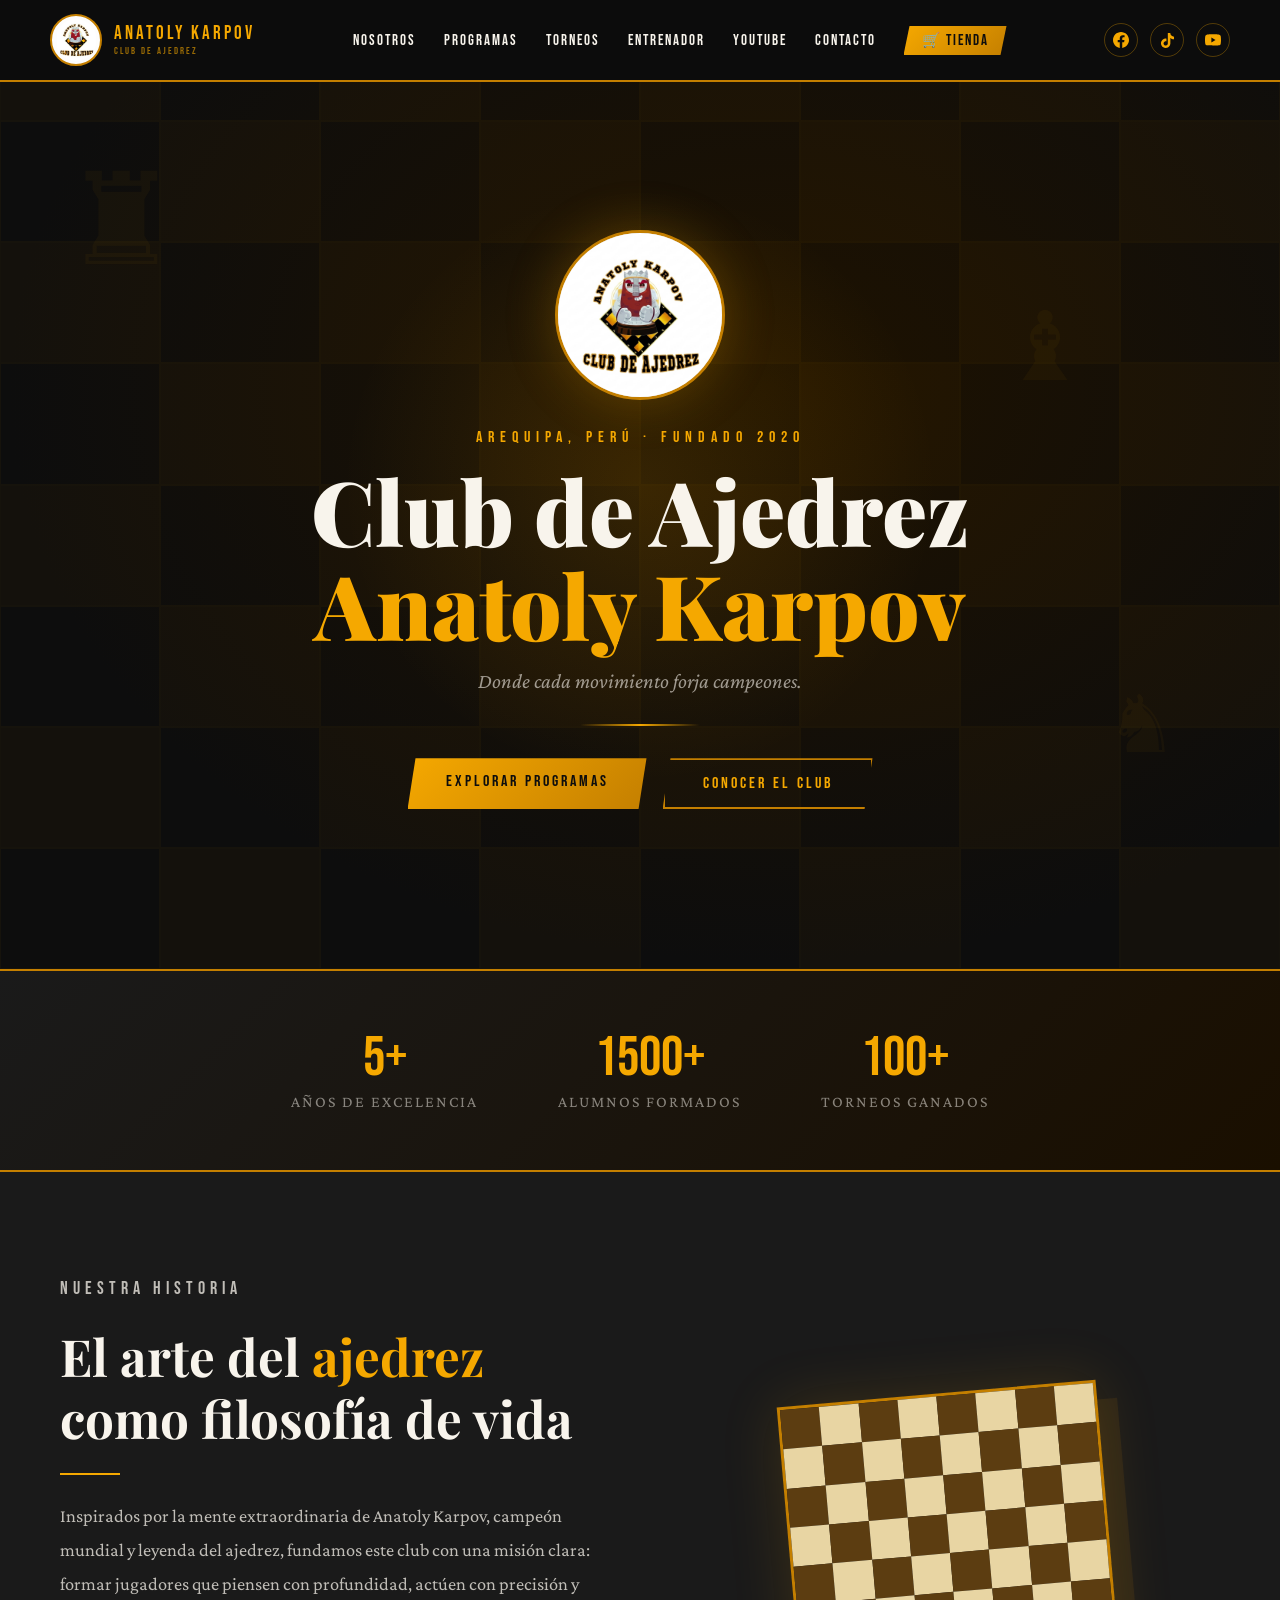
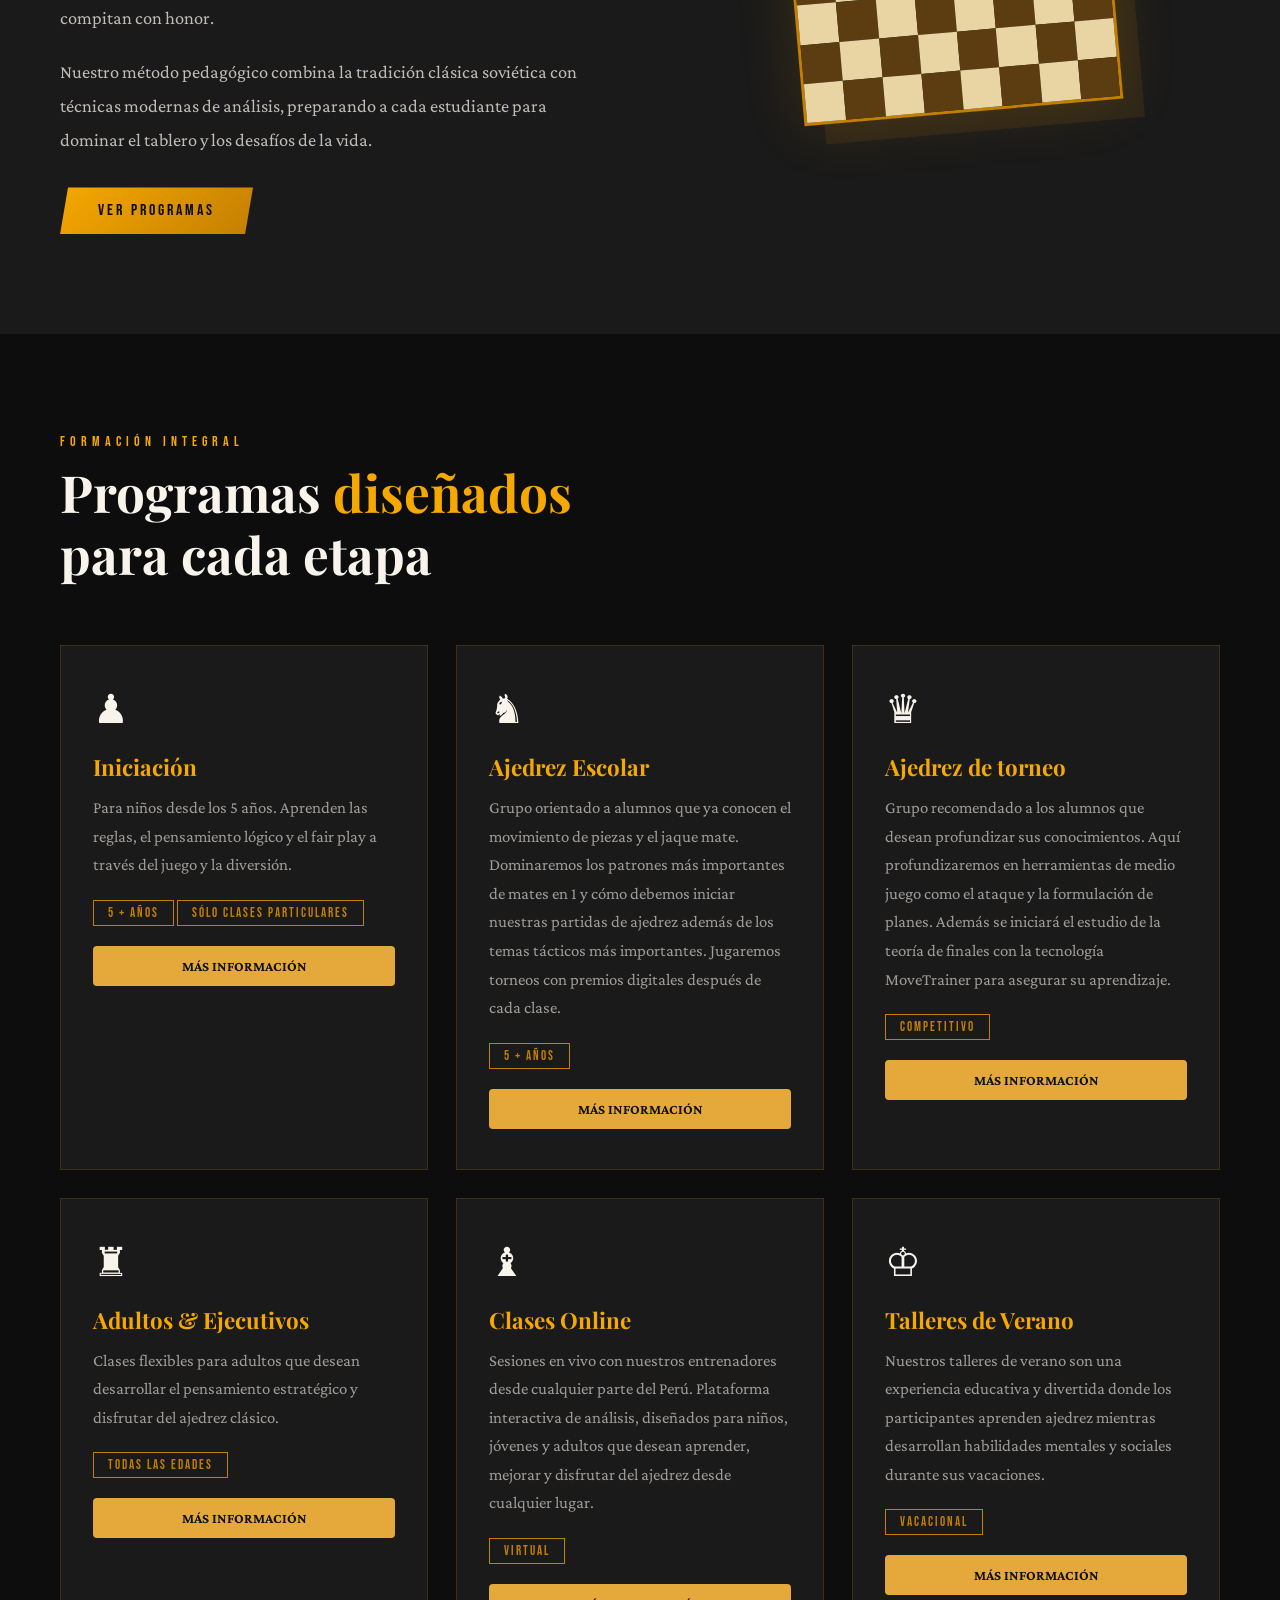
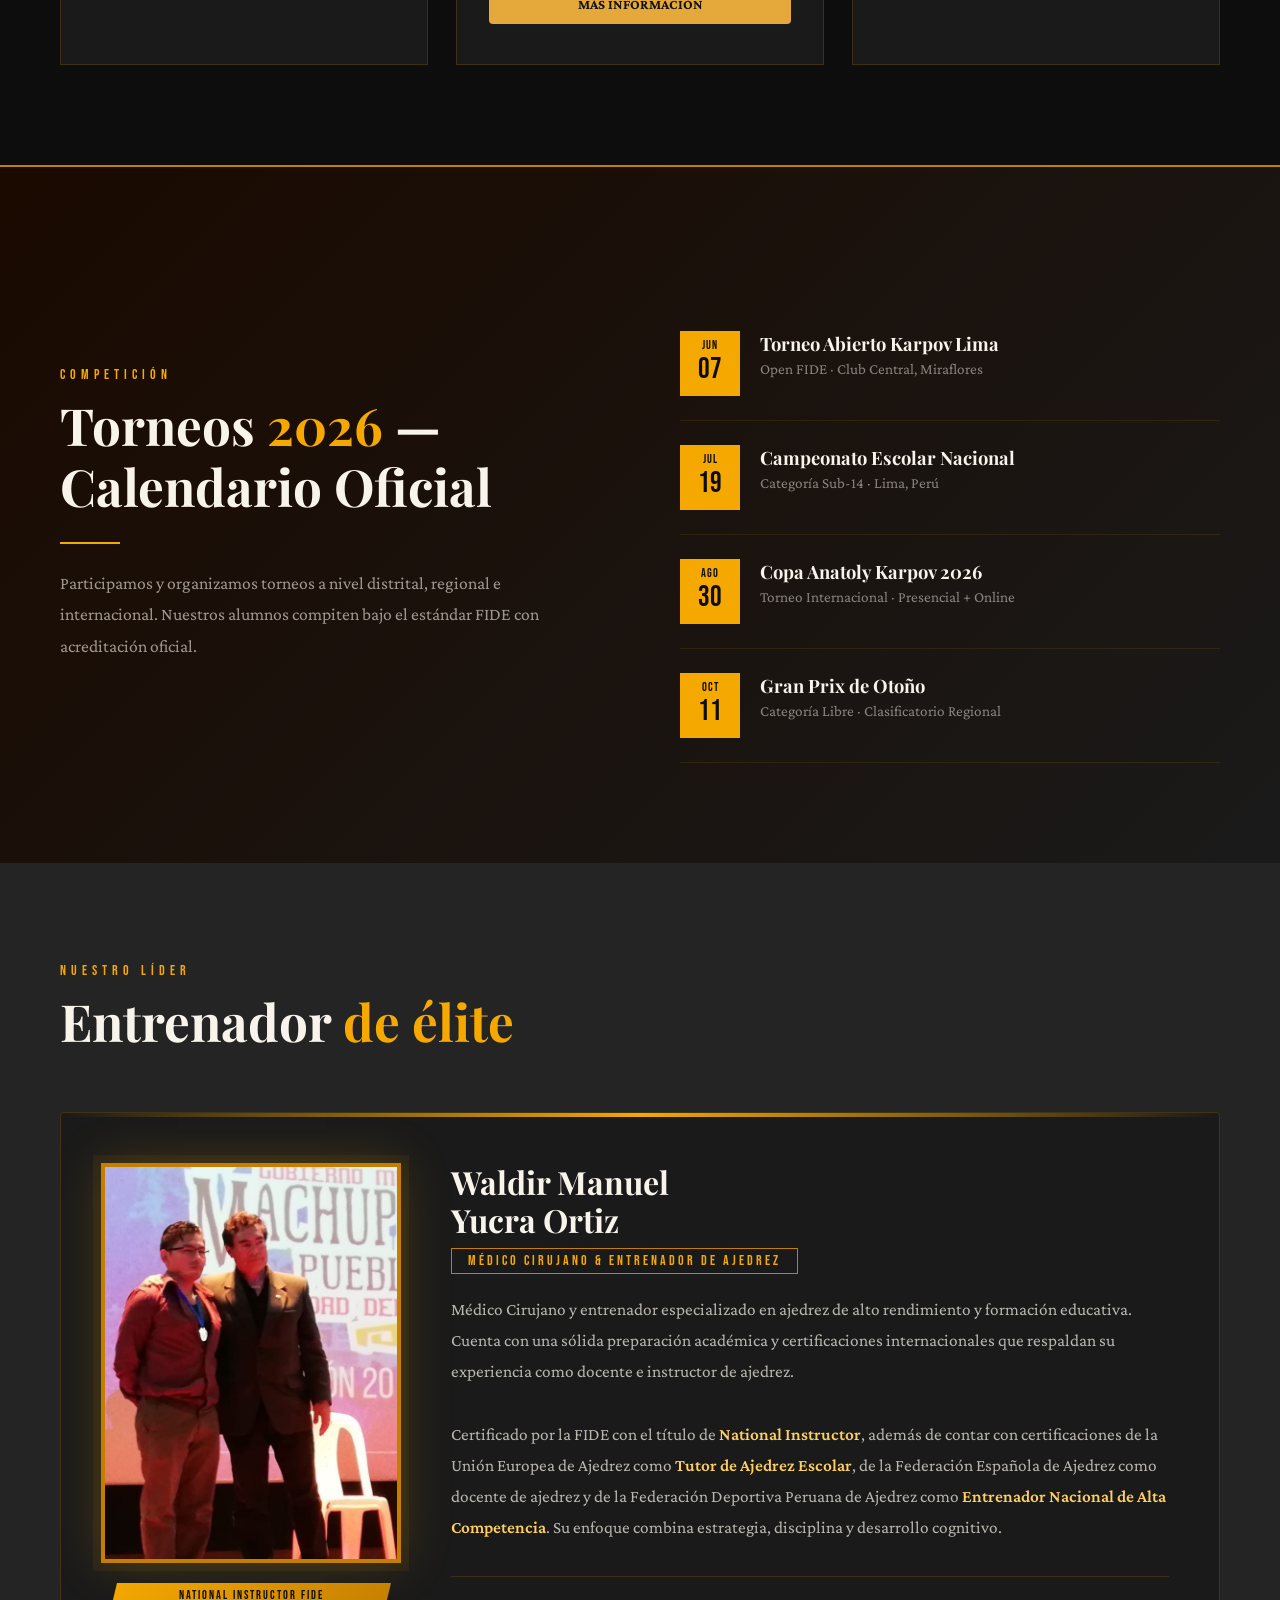
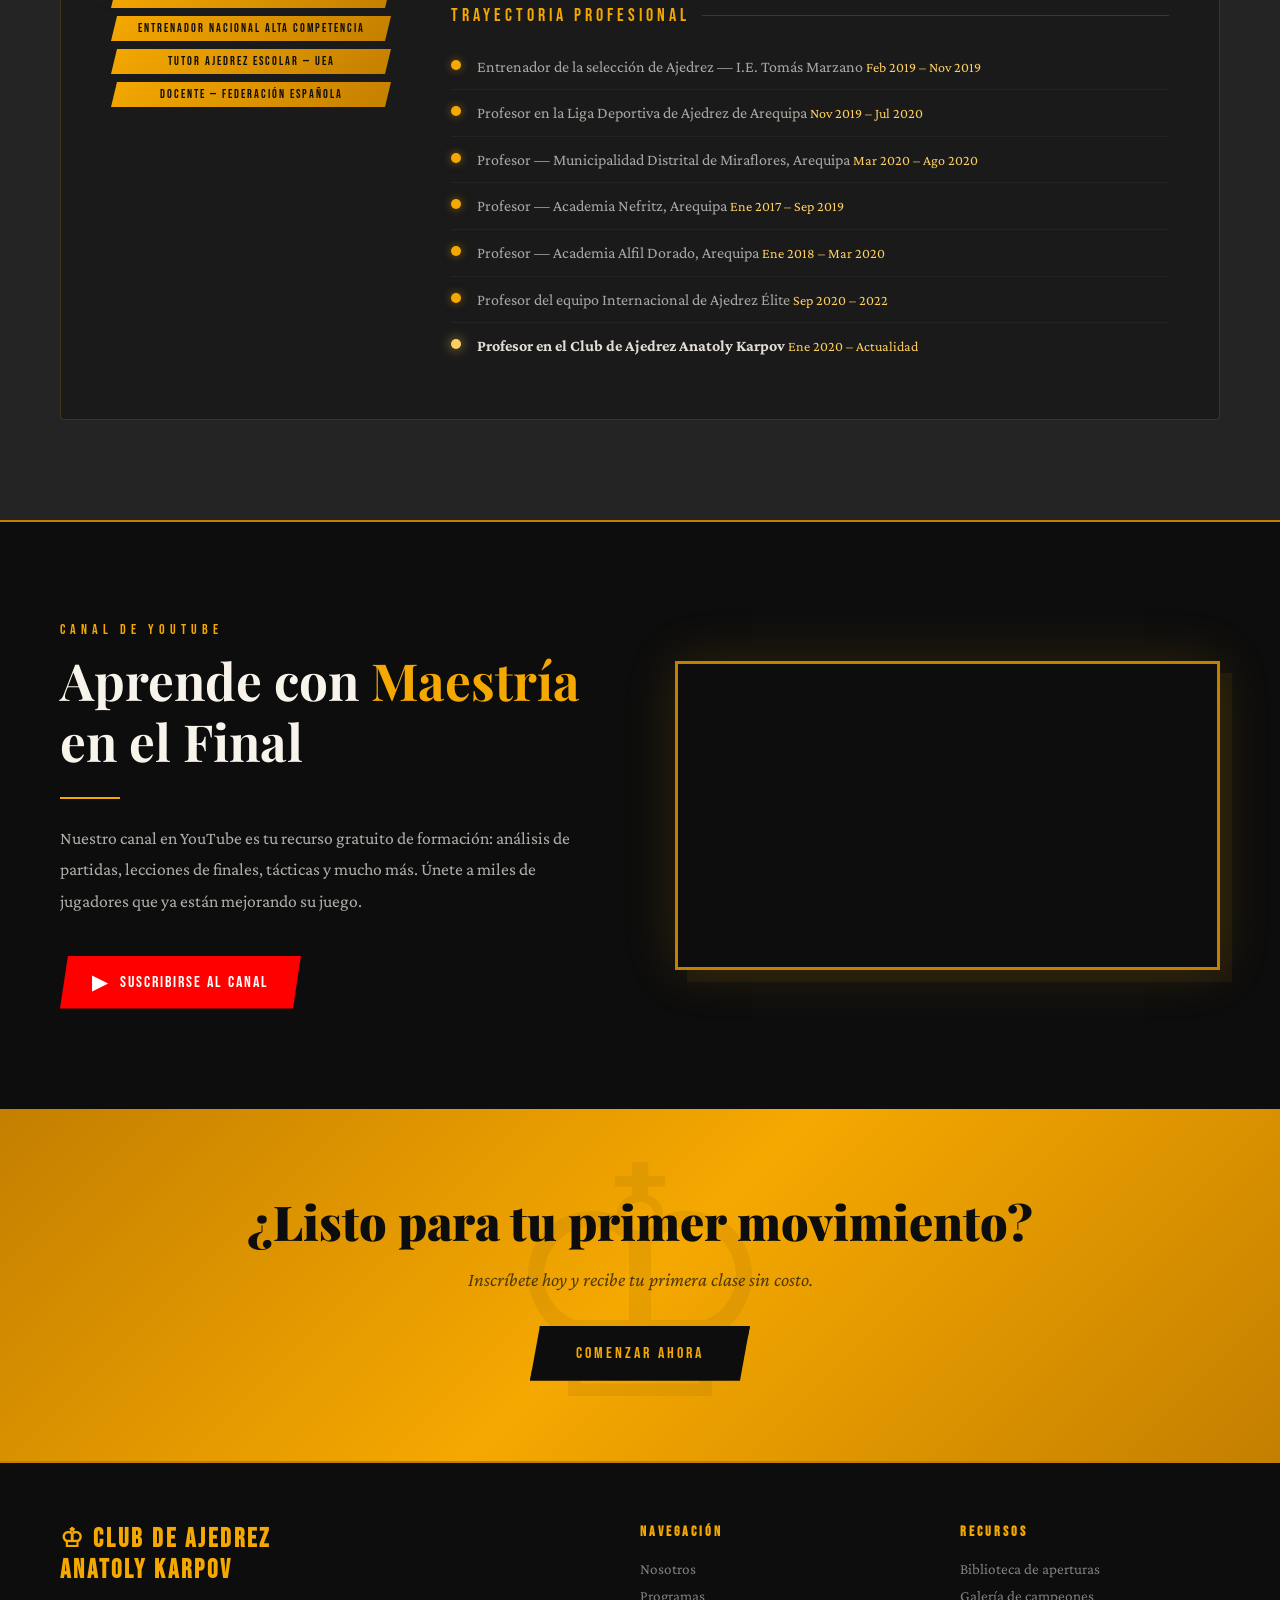
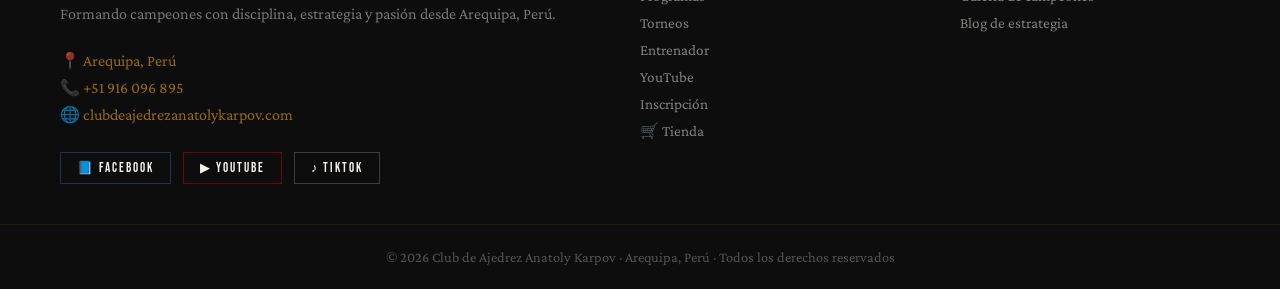
==== commit 828dfde3: "feat:cambio de informacion" ====
--- a/index.html
+++ b/index.html
@@ -8,1012 +8,7 @@
       href="https://fonts.googleapis.com/css2?family=Playfair+Display:wght@700;900&family=Bebas+Neue&family=Crimson+Pro:ital,wght@0,400;0,600;1,400&display=swap"
       rel="stylesheet"
     />
-    <style>
-      :root {
-        --gold: #f5a800;
-        --gold-light: #ffd060;
-        --gold-dark: #c47f00;
-        --black: #0d0d0d;
-        --dark: #1a1a1a;
-        --dark2: #242424;
-        --red: #8b1a1a;
-        --red-light: #c0392b;
-        --white: #f8f4ec;
-        --gray: #888;
-      }
-
-      * {
-        margin: 0;
-        padding: 0;
-        box-sizing: border-box;
-      }
-      html {
-        scroll-behavior: smooth;
-      }
-      body {
-        background: var(--black);
-        color: var(--white);
-        font-family: "Crimson Pro", Georgia, serif;
-        overflow-x: hidden;
-      }
-
-      /* ── NAV ── */
-      nav {
-        position: fixed;
-        top: 0;
-        left: 0;
-        right: 0;
-        z-index: 100;
-        display: flex;
-        align-items: center;
-        justify-content: space-between;
-        padding: 14px 50px;
-        background: rgba(13, 13, 13, 0.97);
-        border-bottom: 2px solid var(--gold-dark);
-        backdrop-filter: blur(10px);
-      }
-      .nav-logo {
-        display: flex;
-        align-items: center;
-        gap: 12px;
-        text-decoration: none;
-      }
-      .nav-logo img {
-        height: 52px;
-        width: 52px;
-        border-radius: 50%;
-        object-fit: contain;
-        border: 2px solid var(--gold-dark);
-        background: #fdfdfc;
-        padding: 3px;
-      }
-      .nav-logo-text {
-        font-family: "Bebas Neue", sans-serif;
-        font-size: 1.2rem;
-        letter-spacing: 3px;
-        color: var(--gold);
-        line-height: 1.2;
-      }
-      .nav-logo-text small {
-        display: block;
-        font-size: 0.65rem;
-        letter-spacing: 2px;
-        color: rgba(245, 168, 0, 0.6);
-      }
-      .nav-links {
-        display: flex;
-        gap: 28px;
-        list-style: none;
-        align-items: center;
-      }
-      .nav-links a {
-        color: var(--white);
-        text-decoration: none;
-        font-family: "Bebas Neue", sans-serif;
-        font-size: 0.92rem;
-        letter-spacing: 2px;
-        transition: color 0.3s;
-      }
-      .nav-links a:hover {
-        color: var(--gold);
-      }
-      .nav-store-link {
-        background: linear-gradient(
-          135deg,
-          var(--gold),
-          var(--gold-dark)
-        ) !important;
-        color: var(--black) !important;
-        padding: 6px 18px;
-        clip-path: polygon(6px 0%, 100% 0%, calc(100% - 6px) 100%, 0% 100%);
-        transition: all 0.3s !important;
-      }
-      .nav-store-link:hover {
-        background: linear-gradient(
-          135deg,
-          var(--gold-light),
-          var(--gold)
-        ) !important;
-        transform: translateY(-1px);
-      }
-      .nav-social {
-        display: flex;
-        align-items: center;
-        gap: 12px;
-      }
-      .nav-social a {
-        display: flex;
-        align-items: center;
-        justify-content: center;
-        width: 34px;
-        height: 34px;
-        border-radius: 50%;
-        border: 1px solid rgba(245, 168, 0, 0.3);
-        color: var(--gold);
-        text-decoration: none;
-        font-size: 0.95rem;
-        transition: all 0.3s;
-      }
-      .nav-social a:hover {
-        background: var(--gold);
-        color: var(--black);
-        border-color: var(--gold);
-      }
-
-      /* ── HERO ── */
-      .hero {
-        min-height: 100vh;
-        display: flex;
-        align-items: center;
-        justify-content: center;
-        position: relative;
-        overflow: hidden;
-        background: radial-gradient(
-          ellipse at 60% 40%,
-          #1e1200 0%,
-          #0d0d0d 70%
-        );
-      }
-      .hero-chess-bg {
-        position: absolute;
-        inset: 0;
-        display: grid;
-        grid-template-columns: repeat(8, 1fr);
-        grid-template-rows: repeat(8, 1fr);
-        opacity: 0.04;
-        pointer-events: none;
-      }
-      .chess-sq {
-        border: 1px solid var(--gold);
-      }
-      .chess-sq.dark-sq {
-        background: var(--gold-dark);
-      }
-      .hero-glow {
-        position: absolute;
-        width: 600px;
-        height: 600px;
-        border-radius: 50%;
-        background: radial-gradient(
-          circle,
-          rgba(245, 168, 0, 0.12) 0%,
-          transparent 70%
-        );
-        top: 50%;
-        left: 50%;
-        transform: translate(-50%, -50%);
-        animation: pulse 4s ease-in-out infinite;
-      }
-      @keyframes pulse {
-        0%,
-        100% {
-          transform: translate(-50%, -50%) scale(1);
-          opacity: 0.8;
-        }
-        50% {
-          transform: translate(-50%, -50%) scale(1.1);
-          opacity: 1;
-        }
-      }
-      .hero-content {
-        text-align: center;
-        position: relative;
-        z-index: 2;
-        padding: 130px 40px 60px;
-        animation: fadeUp 1s ease both;
-      }
-      @keyframes fadeUp {
-        from {
-          opacity: 0;
-          transform: translateY(30px);
-        }
-        to {
-          opacity: 1;
-          transform: translateY(0);
-        }
-      }
-      /* LOGO in hero */
-      .hero-logo-wrap {
-        margin: 0 auto 28px;
-        animation: fadeUp 1s 0.1s ease both;
-        position: relative;
-        display: inline-block;
-      }
-      .hero-logo-ring {
-        width: 170px;
-        height: 170px;
-        border-radius: 50%;
-        border: 3px solid var(--gold-dark);
-        display: flex;
-        align-items: center;
-        justify-content: center;
-        background-color: #fff;
-        box-shadow:
-          0 0 50px rgba(245, 168, 0, 0.25),
-          inset 0 0 30px rgba(0, 0, 0, 0.5);
-        overflow: hidden;
-        animation: glow-pulse 4s ease-in-out infinite;
-      }
-      @keyframes glow-pulse {
-        0%,
-        100% {
-          box-shadow:
-            0 0 40px rgba(245, 168, 0, 0.2),
-            inset 0 0 30px rgba(0, 0, 0, 0.5);
-        }
-        50% {
-          box-shadow:
-            0 0 70px rgba(245, 168, 0, 0.4),
-            inset 0 0 30px rgba(0, 0, 0, 0.5);
-        }
-      }
-      .hero-logo-ring img {
-        width: 148px;
-        height: 148px;
-        object-fit: contain;
-        filter: drop-shadow(0 4px 14px rgba(245, 168, 0, 0.4));
-      }
-      .hero-eyebrow {
-        font-family: "Bebas Neue", sans-serif;
-        letter-spacing: 6px;
-        color: var(--gold);
-        font-size: 1rem;
-        margin-bottom: 16px;
-        animation: fadeUp 1s 0.2s ease both;
-      }
-      .hero-title {
-        font-family: "Playfair Display", serif;
-        font-size: clamp(3rem, 7vw, 6.5rem);
-        font-weight: 900;
-        line-height: 1.05;
-        color: var(--white);
-        animation: fadeUp 1s 0.35s ease both;
-      }
-      .hero-title span {
-        color: var(--gold);
-        display: block;
-      }
-      .hero-subtitle {
-        font-family: "Crimson Pro", serif;
-        font-size: 1.3rem;
-        color: rgba(248, 244, 236, 0.6);
-        font-style: italic;
-        margin-top: 18px;
-        animation: fadeUp 1s 0.5s ease both;
-      }
-      .hero-divider {
-        width: 120px;
-        height: 2px;
-        background: linear-gradient(
-          90deg,
-          transparent,
-          var(--gold),
-          transparent
-        );
-        margin: 32px auto;
-        animation: fadeUp 1s 0.6s ease both;
-      }
-      .hero-cta {
-        display: inline-flex;
-        gap: 16px;
-        flex-wrap: wrap;
-        justify-content: center;
-        animation: fadeUp 1s 0.7s ease both;
-      }
-      .floating-piece {
-        position: absolute;
-        font-size: 8rem;
-        color: rgba(245, 168, 0, 0.04);
-        pointer-events: none;
-        animation: float 8s ease-in-out infinite;
-      }
-      @keyframes float {
-        0%,
-        100% {
-          transform: translateY(0) rotate(0deg);
-        }
-        50% {
-          transform: translateY(-20px) rotate(5deg);
-        }
-      }
-
-      /* ── BUTTONS ── */
-      .btn {
-        font-family: "Bebas Neue", sans-serif;
-        letter-spacing: 3px;
-        font-size: 1rem;
-        padding: 14px 38px;
-        border: none;
-        cursor: pointer;
-        text-decoration: none;
-        transition: all 0.3s;
-        display: inline-block;
-      }
-      .btn-gold {
-        background: linear-gradient(135deg, var(--gold), var(--gold-dark));
-        color: var(--black);
-        clip-path: polygon(8px 0%, 100% 0%, calc(100% - 8px) 100%, 0% 100%);
-      }
-      .btn-gold:hover {
-        background: linear-gradient(135deg, var(--gold-light), var(--gold));
-        transform: translateY(-2px);
-        box-shadow: 0 8px 30px rgba(245, 168, 0, 0.4);
-      }
-      .btn-outline {
-        background: transparent;
-        color: var(--gold);
-        border: 2px solid var(--gold-dark);
-        clip-path: polygon(8px 0%, 100% 0%, calc(100% - 8px) 100%, 0% 100%);
-      }
-      .btn-outline:hover {
-        background: rgba(245, 168, 0, 0.1);
-        border-color: var(--gold);
-      }
-
-      /* ── STATS ── */
-      .stats {
-        background: linear-gradient(135deg, var(--dark) 0%, #1a0f00 100%);
-        border-top: 2px solid var(--gold-dark);
-        border-bottom: 2px solid var(--gold-dark);
-        padding: 60px;
-        display: flex;
-        justify-content: center;
-        gap: 80px;
-        flex-wrap: wrap;
-      }
-      .stat-item {
-        text-align: center;
-      }
-      .stat-number {
-        font-family: "Bebas Neue", sans-serif;
-        font-size: 3.5rem;
-        color: var(--gold);
-        line-height: 1;
-      }
-      .stat-label {
-        font-family: "Crimson Pro", serif;
-        font-size: 1rem;
-        color: rgba(248, 244, 236, 0.5);
-        letter-spacing: 2px;
-        text-transform: uppercase;
-        margin-top: 6px;
-      }
-
-      /* ── SECTION commons ── */
-      section {
-        padding: 100px 60px;
-      }
-      .section-label {
-        font-family: "Bebas Neue", sans-serif;
-        letter-spacing: 5px;
-        color: var(--gold);
-        font-size: 0.85rem;
-        margin-bottom: 12px;
-      }
-      .section-title {
-        font-family: "Playfair Display", serif;
-        font-size: clamp(2rem, 4vw, 3.2rem);
-        font-weight: 700;
-        line-height: 1.2;
-        max-width: 600px;
-      }
-      .section-title em {
-        color: var(--gold);
-        font-style: normal;
-      }
-      .section-divider {
-        width: 60px;
-        height: 2px;
-        background: var(--gold);
-        margin: 24px 0;
-      }
-
-      /* ── ABOUT ── */
-      .about {
-        background: var(--dark);
-        display: grid;
-        grid-template-columns: 1fr 1fr;
-        gap: 80px;
-        align-items: center;
-      }
-      .about-text p {
-        font-size: 1.15rem;
-        line-height: 1.85;
-        color: rgba(248, 244, 236, 0.75);
-        margin-bottom: 20px;
-      }
-      .about-visual {
-        position: relative;
-        display: flex;
-        align-items: center;
-        justify-content: center;
-      }
-      .chess-board-mini {
-        display: grid;
-        grid-template-columns: repeat(8, 1fr);
-        width: 320px;
-        height: 320px;
-        border: 3px solid var(--gold-dark);
-        box-shadow:
-          0 0 60px rgba(245, 168, 0, 0.15),
-          20px 20px 0 rgba(245, 168, 0, 0.08);
-        transform: rotate(-5deg);
-      }
-      .cb {
-        aspect-ratio: 1;
-      }
-      .cb.w {
-        background: #e8d5a3;
-      }
-      .cb.b {
-        background: #5c3d11;
-      }
-
-      /* ── PROGRAMS ── */
-      .programs {
-        background: var(--black);
-      }
-      .programs-grid {
-        display: grid;
-        grid-template-columns: repeat(3, 1fr);
-        gap: 28px;
-        margin-top: 60px;
-      }
-      .program-card {
-        background: var(--dark);
-        border: 1px solid rgba(245, 168, 0, 0.15);
-        padding: 40px 32px;
-        position: relative;
-        overflow: hidden;
-        transition: all 0.4s;
-        cursor: default;
-      }
-      .program-card::before {
-        content: "";
-        position: absolute;
-        top: 0;
-        left: 0;
-        right: 0;
-        height: 3px;
-        background: linear-gradient(
-          90deg,
-          transparent,
-          var(--gold),
-          transparent
-        );
-        opacity: 0;
-        transition: opacity 0.4s;
-      }
-      .program-card:hover {
-        border-color: rgba(245, 168, 0, 0.4);
-        transform: translateY(-6px);
-        box-shadow: 0 20px 50px rgba(0, 0, 0, 0.5);
-      }
-      .program-card:hover::before {
-        opacity: 1;
-      }
-      .program-icon {
-        font-size: 2.5rem;
-        margin-bottom: 20px;
-      }
-      .program-card h3 {
-        font-family: "Playfair Display", serif;
-        font-size: 1.4rem;
-        color: var(--gold);
-        margin-bottom: 12px;
-      }
-      .program-card p {
-        font-size: 1.05rem;
-        line-height: 1.7;
-        color: rgba(248, 244, 236, 0.6);
-      }
-      .program-tag {
-        display: inline-block;
-        margin-top: 20px;
-        font-family: "Bebas Neue", sans-serif;
-        letter-spacing: 2px;
-        font-size: 0.8rem;
-        color: var(--gold-dark);
-        border: 1px solid var(--gold-dark);
-        padding: 4px 14px;
-      }
-      .btn-contacto {
-        display: inline-block;
-        width: 100%; /* Ocupa todo el ancho de la tarjeta para que sea fácil presionar */
-        background-color: #e5a93b; /* El tono dorado/amarillo de tu marca */
-        color: #111111; /* Texto oscuro para alto contraste */
-        text-align: center;
-        padding: 12px 20px;
-        margin-top: 20px; /* Separa el botón de las etiquetas de arriba */
-        font-size: 14px;
-        font-weight: bold;
-        text-transform: uppercase; /* Letras mayúsculas para un look más institucional */
-        text-decoration: none; /* Quita el subrayado clásico de los links */
-        border-radius: 4px; /* Bordes ligeramente redondeados */
-        box-sizing: border-box;
-        transition: all 0.3s ease; /* Transición suave para el efecto hover */
-      }
-
-      /* Efecto cuando el usuario pasa el cursor por encima */
-      .btn-contacto:hover {
-        background-color: #ffca61; /* Se ilumina un poco */
-        color: #000000;
-        box-shadow: 0px 4px 15px rgba(229, 169, 59, 0.3); /* Destello sutil alrededor */
-        cursor: pointer;
-      }
-      /* ── TOURNAMENT ── */
-      .tournament {
-        background: linear-gradient(135deg, #1a0a00 0%, var(--dark) 100%);
-        border-top: 2px solid var(--gold-dark);
-      }
-      .tournament-inner {
-        display: grid;
-        grid-template-columns: 1fr 1fr;
-        gap: 80px;
-        align-items: center;
-      }
-      .upcoming-list {
-        margin-top: 40px;
-      }
-      .upcoming-item {
-        display: flex;
-        align-items: flex-start;
-        gap: 20px;
-        padding: 24px 0;
-        border-bottom: 1px solid rgba(245, 168, 0, 0.1);
-      }
-      .upcoming-date {
-        min-width: 60px;
-        text-align: center;
-        background: var(--gold);
-        color: var(--black);
-        padding: 8px 10px;
-        font-family: "Bebas Neue", sans-serif;
-        line-height: 1.2;
-      }
-      .upcoming-date .month {
-        font-size: 0.75rem;
-        letter-spacing: 1px;
-      }
-      .upcoming-date .day {
-        font-size: 1.8rem;
-      }
-      .upcoming-info h4 {
-        font-family: "Playfair Display", serif;
-        font-size: 1.15rem;
-        color: var(--white);
-      }
-      .upcoming-info p {
-        font-size: 0.95rem;
-        color: rgba(248, 244, 236, 0.5);
-        margin-top: 4px;
-      }
-
-      /* ── COACH ── */
-      .coaches {
-        background: var(--dark2);
-      }
-      .coach-profile {
-        display: grid;
-        grid-template-columns: 280px 1fr;
-        gap: 60px;
-        align-items: start;
-        margin-top: 60px;
-        background: var(--dark);
-        border: 1px solid rgba(245, 168, 0, 0.18);
-        border-radius: 4px;
-        padding: 50px;
-        position: relative;
-        overflow: hidden;
-      }
-      .coach-profile::before {
-        content: "";
-        position: absolute;
-        top: 0;
-        left: 0;
-        right: 0;
-        height: 4px;
-        background: linear-gradient(
-          90deg,
-          transparent,
-          var(--gold),
-          transparent
-        );
-      }
-      .coach-photo-col {
-        display: flex;
-        flex-direction: column;
-        align-items: center;
-        gap: 20px;
-      }
-      .coach-photo-frame {
-        width: 300px;
-        height: 400px;
-        border-radius: 0%;
-        border: 4px solid var(--gold-dark);
-        overflow: hidden;
-        box-shadow:
-          0 0 50px rgba(245, 168, 0, 0.2),
-          0 0 0 8px rgba(245, 168, 0, 0.06);
-        background: radial-gradient(circle at 40% 35%, #2a1800, #111);
-        display: flex;
-        align-items: center;
-        justify-content: center;
-        position: relative;
-      }
-      .coach-photo-frame img {
-        width: 100%;
-        height: 100%;
-        object-fit: cover;
-      }
-      .coach-photo-fallback {
-        font-size: 6rem;
-        color: var(--gold);
-        filter: drop-shadow(0 4px 12px rgba(245, 168, 0, 0.5));
-      }
-      .coach-badges {
-        display: flex;
-        flex-direction: column;
-        gap: 8px;
-        width: 100%;
-      }
-      .coach-badge-pill {
-        font-family: "Bebas Neue", sans-serif;
-        letter-spacing: 2px;
-        font-size: 0.75rem;
-        color: var(--black);
-        background: linear-gradient(135deg, var(--gold), var(--gold-dark));
-        padding: 5px 14px;
-        text-align: center;
-        clip-path: polygon(6px 0%, 100% 0%, calc(100% - 6px) 100%, 0% 100%);
-      }
-      .coach-info-col {
-      }
-      .coach-name {
-        font-family: "Playfair Display", serif;
-        font-size: 2rem;
-        font-weight: 700;
-        color: var(--white);
-        line-height: 1.2;
-      }
-      .coach-title-tag {
-        display: inline-block;
-        margin-top: 8px;
-        margin-bottom: 20px;
-        font-family: "Bebas Neue", sans-serif;
-        letter-spacing: 3px;
-        font-size: 0.85rem;
-        color: var(--gold);
-        border: 1px solid var(--gold-dark);
-        padding: 4px 16px;
-      }
-      .coach-bio {
-        font-size: 1.08rem;
-        line-height: 1.8;
-        color: rgba(248, 244, 236, 0.72);
-        margin-bottom: 32px;
-      }
-      .coach-bio strong {
-        color: var(--gold-light);
-        font-weight: 600;
-      }
-      .coach-formation-section {
-        border-top: 1px solid rgba(245, 168, 0, 0.15);
-        padding-top: 28px;
-        margin-top: 4px;
-      }
-      .coach-formation-title {
-        font-family: "Bebas Neue", sans-serif;
-        letter-spacing: 4px;
-        color: var(--gold);
-        font-size: 1.1rem;
-        margin-bottom: 18px;
-        display: flex;
-        align-items: center;
-        gap: 12px;
-      }
-      .coach-formation-title::after {
-        content: "";
-        flex: 1;
-        height: 1px;
-        background: rgba(245, 168, 0, 0.2);
-      }
-      .coach-timeline {
-        list-style: none;
-        padding: 0;
-      }
-      .coach-timeline li {
-        display: flex;
-        gap: 16px;
-        align-items: flex-start;
-        padding: 10px 0;
-        border-bottom: 1px solid rgba(255, 255, 255, 0.04);
-      }
-      .coach-timeline li:last-child {
-        border-bottom: none;
-      }
-      .tl-dot {
-        width: 10px;
-        height: 10px;
-        border-radius: 50%;
-        background: var(--gold);
-        flex-shrink: 0;
-        margin-top: 6px;
-        box-shadow: 0 0 8px rgba(245, 168, 0, 0.5);
-      }
-      .tl-text {
-        font-size: 1rem;
-        line-height: 1.6;
-        color: rgba(248, 244, 236, 0.65);
-      }
-      .tl-text em {
-        color: var(--gold-light);
-        font-style: normal;
-        font-size: 0.88rem;
-      }
-
-      /* ── YOUTUBE ── */
-      .youtube-section {
-        background: var(--black);
-        border-top: 2px solid var(--gold-dark);
-        padding: 100px 60px;
-      }
-      .youtube-inner {
-        display: grid;
-        grid-template-columns: 1fr 1fr;
-        gap: 70px;
-        align-items: center;
-      }
-      .yt-embed-wrap {
-        position: relative;
-        border: 3px solid var(--gold-dark);
-        box-shadow:
-          0 0 50px rgba(245, 168, 0, 0.15),
-          12px 12px 0 rgba(245, 168, 0, 0.06);
-        overflow: hidden;
-      }
-      .yt-embed-wrap iframe {
-        width: 100%;
-        aspect-ratio: 16/9;
-        display: block;
-        border: none;
-      }
-      .yt-subscribe-btn {
-        display: inline-flex;
-        align-items: center;
-        gap: 10px;
-        margin-top: 28px;
-        background: #ff0000;
-        color: #fff;
-        font-family: "Bebas Neue", sans-serif;
-        letter-spacing: 2px;
-        font-size: 1rem;
-        padding: 14px 32px;
-        text-decoration: none;
-        clip-path: polygon(8px 0%, 100% 0%, calc(100% - 8px) 100%, 0% 100%);
-        transition: all 0.3s;
-      }
-      .yt-subscribe-btn:hover {
-        background: #cc0000;
-        transform: translateY(-2px);
-        box-shadow: 0 8px 25px rgba(255, 0, 0, 0.4);
-      }
-      .yt-icon {
-        font-size: 1.3rem;
-      }
-
-      /* ── CTA BANNER ── */
-      .cta-banner {
-        background: linear-gradient(
-          135deg,
-          var(--gold-dark),
-          var(--gold),
-          #c47f00
-        );
-        padding: 80px 60px;
-        text-align: center;
-        position: relative;
-        overflow: hidden;
-      }
-      .cta-banner::before {
-        content: "♔";
-        position: absolute;
-        font-size: 20rem;
-        color: rgba(0, 0, 0, 0.06);
-        top: 50%;
-        left: 50%;
-        transform: translate(-50%, -50%);
-        pointer-events: none;
-      }
-      .cta-banner h2 {
-        font-family: "Playfair Display", serif;
-        font-size: clamp(2rem, 4vw, 3rem);
-        color: var(--black);
-        font-weight: 900;
-        position: relative;
-      }
-      .cta-banner p {
-        font-size: 1.2rem;
-        color: rgba(13, 13, 13, 0.7);
-        margin: 16px 0 36px;
-        font-style: italic;
-        position: relative;
-      }
-      .btn-dark {
-        font-family: "Bebas Neue", sans-serif;
-        letter-spacing: 3px;
-        font-size: 1rem;
-        padding: 16px 44px;
-        background: var(--black);
-        color: var(--gold);
-        border: 2px solid var(--black);
-        cursor: pointer;
-        text-decoration: none;
-        display: inline-block;
-        transition: all 0.3s;
-        position: relative;
-        clip-path: polygon(10px 0%, 100% 0%, calc(100% - 10px) 100%, 0% 100%);
-      }
-      .btn-dark:hover {
-        background: var(--dark);
-        transform: translateY(-2px);
-        box-shadow: 0 8px 30px rgba(0, 0, 0, 0.3);
-      }
-
-      /* ── FOOTER ── */
-      footer {
-        background: var(--black);
-        border-top: 2px solid var(--gold-dark);
-        padding: 60px 60px 40px;
-        display: grid;
-        grid-template-columns: 2fr 1fr 1fr;
-        gap: 60px;
-      }
-      .footer-brand h3 {
-        font-family: "Bebas Neue", sans-serif;
-        font-size: 1.6rem;
-        letter-spacing: 3px;
-        color: var(--gold);
-        margin-bottom: 14px;
-      }
-      .footer-brand p {
-        font-size: 1rem;
-        color: rgba(248, 244, 236, 0.45);
-        line-height: 1.7;
-      }
-      .footer-social {
-        display: flex;
-        gap: 12px;
-        margin-top: 24px;
-        flex-wrap: wrap;
-      }
-      .footer-social-btn {
-        display: inline-flex;
-        align-items: center;
-        gap: 8px;
-        font-family: "Bebas Neue", sans-serif;
-        letter-spacing: 2px;
-        font-size: 0.8rem;
-        padding: 7px 16px;
-        text-decoration: none;
-        border: 1px solid rgba(245, 168, 0, 0.3);
-        color: var(--white);
-        transition: all 0.3s;
-      }
-      .footer-social-btn:hover {
-        border-color: var(--gold);
-        color: var(--gold);
-      }
-      .footer-social-btn.yt {
-        border-color: rgba(255, 0, 0, 0.4);
-      }
-      .footer-social-btn.yt:hover {
-        border-color: #ff0000;
-        color: #ff0000;
-      }
-      .footer-social-btn.fb {
-        border-color: rgba(66, 103, 178, 0.4);
-      }
-      .footer-social-btn.fb:hover {
-        border-color: #4267b2;
-        color: #4267b2;
-      }
-      .footer-social-btn.tt {
-        border-color: rgba(255, 255, 255, 0.2);
-      }
-      .footer-social-btn.tt:hover {
-        border-color: #fff;
-        color: #fff;
-      }
-      .footer-col h4 {
-        font-family: "Bebas Neue", sans-serif;
-        letter-spacing: 3px;
-        font-size: 0.9rem;
-        color: var(--gold);
-        margin-bottom: 20px;
-      }
-      .footer-col ul {
-        list-style: none;
-      }
-      .footer-col ul li {
-        margin-bottom: 10px;
-      }
-      .footer-col ul li a {
-        color: rgba(248, 244, 236, 0.5);
-        text-decoration: none;
-        font-size: 0.95rem;
-        transition: color 0.3s;
-      }
-      .footer-col ul li a:hover {
-        color: var(--gold);
-      }
-      .footer-bottom {
-        border-top: 1px solid rgba(245, 168, 0, 0.1);
-        padding: 24px 60px;
-        text-align: center;
-        color: rgba(248, 244, 236, 0.3);
-        font-size: 0.9rem;
-        background: var(--black);
-      }
-
-      /* ── RESPONSIVE ── */
-      @media (max-width: 1024px) {
-        .coach-profile {
-          grid-template-columns: 1fr;
-        }
-        .coach-photo-col {
-          flex-direction: row;
-          flex-wrap: wrap;
-          justify-content: center;
-        }
-        .youtube-inner {
-          grid-template-columns: 1fr;
-        }
-      }
-      @media (max-width: 900px) {
-        nav {
-          padding: 12px 20px;
-        }
-        .nav-links {
-          display: none;
-        }
-        section {
-          padding: 70px 24px;
-        }
-        .stats {
-          padding: 50px 24px;
-          gap: 40px;
-        }
-        .about,
-        .tournament-inner {
-          grid-template-columns: 1fr;
-          gap: 40px;
-        }
-        .programs-grid {
-          grid-template-columns: 1fr;
-        }
-        footer {
-          grid-template-columns: 1fr;
-          gap: 40px;
-        }
-        .footer-bottom {
-          padding: 24px;
-        }
-        .cta-banner {
-          padding: 60px 24px;
-        }
-        .chess-board-mini {
-          width: 240px;
-          height: 240px;
-        }
-        .youtube-section {
-          padding: 70px 24px;
-        }
-        .coach-profile {
-          padding: 30px 20px;
-        }
-      }
-    </style>
+    <link rel="stylesheet" href="styles.css" />
   </head>
   <body>
     <!-- ── NAV ── -->
@@ -1152,7 +147,7 @@
         <div class="stat-label">Alumnos Formados</div>
       </div>
       <div class="stat-item">
-        <div class="stat-number">1000+</div>
+        <div class="stat-number">100+</div>
         <div class="stat-label">Torneos Ganados</div>
       </div>
     </div>
@@ -1537,7 +532,7 @@
     <div class="cta-banner" id="inscripcion">
       <h2>¿Listo para tu primer movimiento?</h2>
       <p>Inscríbete hoy y recibe tu primera clase sin costo.</p>
-      <a href="#contacto" class="btn-dark">Comenzar Ahora</a>
+      <a href="https://wa.me/916096895" class="btn-dark">Comenzar Ahora</a>
     </div>
 
     <!-- ── FOOTER ── -->
--- a/styles.css
+++ b/styles.css
@@ -0,0 +1,1004 @@
+      :root {
+        --gold: #f5a800;
+        --gold-light: #ffd060;
+        --gold-dark: #c47f00;
+        --black: #0d0d0d;
+        --dark: #1a1a1a;
+        --dark2: #242424;
+        --red: #8b1a1a;
+        --red-light: #c0392b;
+        --white: #f8f4ec;
+        --gray: #888;
+      }
+
+      * {
+        margin: 0;
+        padding: 0;
+        box-sizing: border-box;
+      }
+      html {
+        scroll-behavior: smooth;
+      }
+      body {
+        background: var(--black);
+        color: var(--white);
+        font-family: "Crimson Pro", Georgia, serif;
+        overflow-x: hidden;
+      }
+
+      /* ── NAV ── */
+      nav {
+        position: fixed;
+        top: 0;
+        left: 0;
+        right: 0;
+        z-index: 100;
+        display: flex;
+        align-items: center;
+        justify-content: space-between;
+        padding: 14px 50px;
+        background: rgba(13, 13, 13, 0.97);
+        border-bottom: 2px solid var(--gold-dark);
+        backdrop-filter: blur(10px);
+      }
+      .nav-logo {
+        display: flex;
+        align-items: center;
+        gap: 12px;
+        text-decoration: none;
+      }
+      .nav-logo img {
+        height: 52px;
+        width: 52px;
+        border-radius: 50%;
+        object-fit: contain;
+        border: 2px solid var(--gold-dark);
+        background: #fdfdfc;
+        padding: 3px;
+      }
+      .nav-logo-text {
+        font-family: "Bebas Neue", sans-serif;
+        font-size: 1.2rem;
+        letter-spacing: 3px;
+        color: var(--gold);
+        line-height: 1.2;
+      }
+      .nav-logo-text small {
+        display: block;
+        font-size: 0.65rem;
+        letter-spacing: 2px;
+        color: rgba(245, 168, 0, 0.6);
+      }
+      .nav-links {
+        display: flex;
+        gap: 28px;
+        list-style: none;
+        align-items: center;
+      }
+      .nav-links a {
+        color: var(--white);
+        text-decoration: none;
+        font-family: "Bebas Neue", sans-serif;
+        font-size: 0.92rem;
+        letter-spacing: 2px;
+        transition: color 0.3s;
+      }
+      .nav-links a:hover {
+        color: var(--gold);
+      }
+      .nav-store-link {
+        background: linear-gradient(
+          135deg,
+          var(--gold),
+          var(--gold-dark)
+        ) !important;
+        color: var(--black) !important;
+        padding: 6px 18px;
+        clip-path: polygon(6px 0%, 100% 0%, calc(100% - 6px) 100%, 0% 100%);
+        transition: all 0.3s !important;
+      }
+      .nav-store-link:hover {
+        background: linear-gradient(
+          135deg,
+          var(--gold-light),
+          var(--gold)
+        ) !important;
+        transform: translateY(-1px);
+      }
+      .nav-social {
+        display: flex;
+        align-items: center;
+        gap: 12px;
+      }
+      .nav-social a {
+        display: flex;
+        align-items: center;
+        justify-content: center;
+        width: 34px;
+        height: 34px;
+        border-radius: 50%;
+        border: 1px solid rgba(245, 168, 0, 0.3);
+        color: var(--gold);
+        text-decoration: none;
+        font-size: 0.95rem;
+        transition: all 0.3s;
+      }
+      .nav-social a:hover {
+        background: var(--gold);
+        color: var(--black);
+        border-color: var(--gold);
+      }
+
+      /* ── HERO ── */
+      .hero {
+        min-height: 100vh;
+        display: flex;
+        align-items: center;
+        justify-content: center;
+        position: relative;
+        overflow: hidden;
+        background: radial-gradient(
+          ellipse at 60% 40%,
+          #1e1200 0%,
+          #0d0d0d 70%
+        );
+      }
+      .hero-chess-bg {
+        position: absolute;
+        inset: 0;
+        display: grid;
+        grid-template-columns: repeat(8, 1fr);
+        grid-template-rows: repeat(8, 1fr);
+        opacity: 0.04;
+        pointer-events: none;
+      }
+      .chess-sq {
+        border: 1px solid var(--gold);
+      }
+      .chess-sq.dark-sq {
+        background: var(--gold-dark);
+      }
+      .hero-glow {
+        position: absolute;
+        width: 600px;
+        height: 600px;
+        border-radius: 50%;
+        background: radial-gradient(
+          circle,
+          rgba(245, 168, 0, 0.12) 0%,
+          transparent 70%
+        );
+        top: 50%;
+        left: 50%;
+        transform: translate(-50%, -50%);
+        animation: pulse 4s ease-in-out infinite;
+      }
+      @keyframes pulse {
+        0%,
+        100% {
+          transform: translate(-50%, -50%) scale(1);
+          opacity: 0.8;
+        }
+        50% {
+          transform: translate(-50%, -50%) scale(1.1);
+          opacity: 1;
+        }
+      }
+      .hero-content {
+        text-align: center;
+        position: relative;
+        z-index: 2;
+        padding: 130px 40px 60px;
+        animation: fadeUp 1s ease both;
+      }
+      @keyframes fadeUp {
+        from {
+          opacity: 0;
+          transform: translateY(30px);
+        }
+        to {
+          opacity: 1;
+          transform: translateY(0);
+        }
+      }
+      /* LOGO in hero */
+      .hero-logo-wrap {
+        margin: 0 auto 28px;
+        animation: fadeUp 1s 0.1s ease both;
+        position: relative;
+        display: inline-block;
+      }
+      .hero-logo-ring {
+        width: 170px;
+        height: 170px;
+        border-radius: 50%;
+        border: 3px solid var(--gold-dark);
+        display: flex;
+        align-items: center;
+        justify-content: center;
+        background-color: #fff;
+        box-shadow:
+          0 0 50px rgba(245, 168, 0, 0.25),
+          inset 0 0 30px rgba(0, 0, 0, 0.5);
+        overflow: hidden;
+        animation: glow-pulse 4s ease-in-out infinite;
+      }
+      @keyframes glow-pulse {
+        0%,
+        100% {
+          box-shadow:
+            0 0 40px rgba(245, 168, 0, 0.2),
+            inset 0 0 30px rgba(0, 0, 0, 0.5);
+        }
+        50% {
+          box-shadow:
+            0 0 70px rgba(245, 168, 0, 0.4),
+            inset 0 0 30px rgba(0, 0, 0, 0.5);
+        }
+      }
+      .hero-logo-ring img {
+        width: 148px;
+        height: 148px;
+        object-fit: contain;
+        filter: drop-shadow(0 4px 14px rgba(245, 168, 0, 0.4));
+      }
+      .hero-eyebrow {
+        font-family: "Bebas Neue", sans-serif;
+        letter-spacing: 6px;
+        color: var(--gold);
+        font-size: 1rem;
+        margin-bottom: 16px;
+        animation: fadeUp 1s 0.2s ease both;
+      }
+      .hero-title {
+        font-family: "Playfair Display", serif;
+        font-size: clamp(3rem, 7vw, 6.5rem);
+        font-weight: 900;
+        line-height: 1.05;
+        color: var(--white);
+        animation: fadeUp 1s 0.35s ease both;
+      }
+      .hero-title span {
+        color: var(--gold);
+        display: block;
+      }
+      .hero-subtitle {
+        font-family: "Crimson Pro", serif;
+        font-size: 1.3rem;
+        color: rgba(248, 244, 236, 0.6);
+        font-style: italic;
+        margin-top: 18px;
+        animation: fadeUp 1s 0.5s ease both;
+      }
+      .hero-divider {
+        width: 120px;
+        height: 2px;
+        background: linear-gradient(
+          90deg,
+          transparent,
+          var(--gold),
+          transparent
+        );
+        margin: 32px auto;
+        animation: fadeUp 1s 0.6s ease both;
+      }
+      .hero-cta {
+        display: inline-flex;
+        gap: 16px;
+        flex-wrap: wrap;
+        justify-content: center;
+        animation: fadeUp 1s 0.7s ease both;
+      }
+      .floating-piece {
+        position: absolute;
+        font-size: 8rem;
+        color: rgba(245, 168, 0, 0.04);
+        pointer-events: none;
+        animation: float 8s ease-in-out infinite;
+      }
+      @keyframes float {
+        0%,
+        100% {
+          transform: translateY(0) rotate(0deg);
+        }
+        50% {
+          transform: translateY(-20px) rotate(5deg);
+        }
+      }
+
+      /* ── BUTTONS ── */
+      .btn {
+        font-family: "Bebas Neue", sans-serif;
+        letter-spacing: 3px;
+        font-size: 1rem;
+        padding: 14px 38px;
+        border: none;
+        cursor: pointer;
+        text-decoration: none;
+        transition: all 0.3s;
+        display: inline-block;
+      }
+      .btn-gold {
+        background: linear-gradient(135deg, var(--gold), var(--gold-dark));
+        color: var(--black);
+        clip-path: polygon(8px 0%, 100% 0%, calc(100% - 8px) 100%, 0% 100%);
+      }
+      .btn-gold:hover {
+        background: linear-gradient(135deg, var(--gold-light), var(--gold));
+        transform: translateY(-2px);
+        box-shadow: 0 8px 30px rgba(245, 168, 0, 0.4);
+      }
+      .btn-outline {
+        background: transparent;
+        color: var(--gold);
+        border: 2px solid var(--gold-dark);
+        clip-path: polygon(8px 0%, 100% 0%, calc(100% - 8px) 100%, 0% 100%);
+      }
+      .btn-outline:hover {
+        background: rgba(245, 168, 0, 0.1);
+        border-color: var(--gold);
+      }
+
+      /* ── STATS ── */
+      .stats {
+        background: linear-gradient(135deg, var(--dark) 0%, #1a0f00 100%);
+        border-top: 2px solid var(--gold-dark);
+        border-bottom: 2px solid var(--gold-dark);
+        padding: 60px;
+        display: flex;
+        justify-content: center;
+        gap: 80px;
+        flex-wrap: wrap;
+      }
+      .stat-item {
+        text-align: center;
+      }
+      .stat-number {
+        font-family: "Bebas Neue", sans-serif;
+        font-size: 3.5rem;
+        color: var(--gold);
+        line-height: 1;
+      }
+      .stat-label {
+        font-family: "Crimson Pro", serif;
+        font-size: 1rem;
+        color: rgba(248, 244, 236, 0.5);
+        letter-spacing: 2px;
+        text-transform: uppercase;
+        margin-top: 6px;
+      }
+
+      /* ── SECTION commons ── */
+      section {
+        padding: 100px 60px;
+      }
+      .section-label {
+        font-family: "Bebas Neue", sans-serif;
+        letter-spacing: 5px;
+        color: var(--gold);
+        font-size: 0.85rem;
+        margin-bottom: 12px;
+      }
+      .section-title {
+        font-family: "Playfair Display", serif;
+        font-size: clamp(2rem, 4vw, 3.2rem);
+        font-weight: 700;
+        line-height: 1.2;
+        max-width: 600px;
+      }
+      .section-title em {
+        color: var(--gold);
+        font-style: normal;
+      }
+      .section-divider {
+        width: 60px;
+        height: 2px;
+        background: var(--gold);
+        margin: 24px 0;
+      }
+
+      /* ── ABOUT ── */
+      .about {
+        background: var(--dark);
+        display: grid;
+        grid-template-columns: 1fr 1fr;
+        gap: 80px;
+        align-items: center;
+      }
+      .about-text p {
+        font-size: 1.15rem;
+        line-height: 1.85;
+        color: rgba(248, 244, 236, 0.75);
+        margin-bottom: 20px;
+      }
+      .about-visual {
+        position: relative;
+        display: flex;
+        align-items: center;
+        justify-content: center;
+      }
+      .chess-board-mini {
+        display: grid;
+        grid-template-columns: repeat(8, 1fr);
+        width: 320px;
+        height: 320px;
+        border: 3px solid var(--gold-dark);
+        box-shadow:
+          0 0 60px rgba(245, 168, 0, 0.15),
+          20px 20px 0 rgba(245, 168, 0, 0.08);
+        transform: rotate(-5deg);
+      }
+      .cb {
+        aspect-ratio: 1;
+      }
+      .cb.w {
+        background: #e8d5a3;
+      }
+      .cb.b {
+        background: #5c3d11;
+      }
+
+      /* ── PROGRAMS ── */
+      .programs {
+        background: var(--black);
+      }
+      .programs-grid {
+        display: grid;
+        grid-template-columns: repeat(3, 1fr);
+        gap: 28px;
+        margin-top: 60px;
+      }
+      .program-card {
+        background: var(--dark);
+        border: 1px solid rgba(245, 168, 0, 0.15);
+        padding: 40px 32px;
+        position: relative;
+        overflow: hidden;
+        transition: all 0.4s;
+        cursor: default;
+      }
+      .program-card::before {
+        content: "";
+        position: absolute;
+        top: 0;
+        left: 0;
+        right: 0;
+        height: 3px;
+        background: linear-gradient(
+          90deg,
+          transparent,
+          var(--gold),
+          transparent
+        );
+        opacity: 0;
+        transition: opacity 0.4s;
+      }
+      .program-card:hover {
+        border-color: rgba(245, 168, 0, 0.4);
+        transform: translateY(-6px);
+        box-shadow: 0 20px 50px rgba(0, 0, 0, 0.5);
+      }
+      .program-card:hover::before {
+        opacity: 1;
+      }
+      .program-icon {
+        font-size: 2.5rem;
+        margin-bottom: 20px;
+      }
+      .program-card h3 {
+        font-family: "Playfair Display", serif;
+        font-size: 1.4rem;
+        color: var(--gold);
+        margin-bottom: 12px;
+      }
+      .program-card p {
+        font-size: 1.05rem;
+        line-height: 1.7;
+        color: rgba(248, 244, 236, 0.6);
+      }
+      .program-tag {
+        display: inline-block;
+        margin-top: 20px;
+        font-family: "Bebas Neue", sans-serif;
+        letter-spacing: 2px;
+        font-size: 0.8rem;
+        color: var(--gold-dark);
+        border: 1px solid var(--gold-dark);
+        padding: 4px 14px;
+      }
+      .btn-contacto {
+        display: inline-block;
+        width: 100%; /* Ocupa todo el ancho de la tarjeta para que sea fácil presionar */
+        background-color: #e5a93b; /* El tono dorado/amarillo de tu marca */
+        color: #111111; /* Texto oscuro para alto contraste */
+        text-align: center;
+        padding: 12px 20px;
+        margin-top: 20px; /* Separa el botón de las etiquetas de arriba */
+        font-size: 14px;
+        font-weight: bold;
+        text-transform: uppercase; /* Letras mayúsculas para un look más institucional */
+        text-decoration: none; /* Quita el subrayado clásico de los links */
+        border-radius: 4px; /* Bordes ligeramente redondeados */
+        box-sizing: border-box;
+        transition: all 0.3s ease; /* Transición suave para el efecto hover */
+      }
+
+      /* Efecto cuando el usuario pasa el cursor por encima */
+      .btn-contacto:hover {
+        background-color: #ffca61; /* Se ilumina un poco */
+        color: #000000;
+        box-shadow: 0px 4px 15px rgba(229, 169, 59, 0.3); /* Destello sutil alrededor */
+        cursor: pointer;
+      }
+      /* ── TOURNAMENT ── */
+      .tournament {
+        background: linear-gradient(135deg, #1a0a00 0%, var(--dark) 100%);
+        border-top: 2px solid var(--gold-dark);
+      }
+      .tournament-inner {
+        display: grid;
+        grid-template-columns: 1fr 1fr;
+        gap: 80px;
+        align-items: center;
+      }
+      .upcoming-list {
+        margin-top: 40px;
+      }
+      .upcoming-item {
+        display: flex;
+        align-items: flex-start;
+        gap: 20px;
+        padding: 24px 0;
+        border-bottom: 1px solid rgba(245, 168, 0, 0.1);
+      }
+      .upcoming-date {
+        min-width: 60px;
+        text-align: center;
+        background: var(--gold);
+        color: var(--black);
+        padding: 8px 10px;
+        font-family: "Bebas Neue", sans-serif;
+        line-height: 1.2;
+      }
+      .upcoming-date .month {
+        font-size: 0.75rem;
+        letter-spacing: 1px;
+      }
+      .upcoming-date .day {
+        font-size: 1.8rem;
+      }
+      .upcoming-info h4 {
+        font-family: "Playfair Display", serif;
+        font-size: 1.15rem;
+        color: var(--white);
+      }
+      .upcoming-info p {
+        font-size: 0.95rem;
+        color: rgba(248, 244, 236, 0.5);
+        margin-top: 4px;
+      }
+
+      /* ── COACH ── */
+      .coaches {
+        background: var(--dark2);
+      }
+      .coach-profile {
+        display: grid;
+        grid-template-columns: 280px 1fr;
+        gap: 60px;
+        align-items: start;
+        margin-top: 60px;
+        background: var(--dark);
+        border: 1px solid rgba(245, 168, 0, 0.18);
+        border-radius: 4px;
+        padding: 50px;
+        position: relative;
+        overflow: hidden;
+      }
+      .coach-profile::before {
+        content: "";
+        position: absolute;
+        top: 0;
+        left: 0;
+        right: 0;
+        height: 4px;
+        background: linear-gradient(
+          90deg,
+          transparent,
+          var(--gold),
+          transparent
+        );
+      }
+      .coach-photo-col {
+        display: flex;
+        flex-direction: column;
+        align-items: center;
+        gap: 20px;
+      }
+      .coach-photo-frame {
+        width: 300px;
+        height: 400px;
+        border-radius: 0%;
+        border: 4px solid var(--gold-dark);
+        overflow: hidden;
+        box-shadow:
+          0 0 50px rgba(245, 168, 0, 0.2),
+          0 0 0 8px rgba(245, 168, 0, 0.06);
+        background: radial-gradient(circle at 40% 35%, #2a1800, #111);
+        display: flex;
+        align-items: center;
+        justify-content: center;
+        position: relative;
+      }
+      .coach-photo-frame img {
+        width: 100%;
+        height: 100%;
+        object-fit: cover;
+      }
+      .coach-photo-fallback {
+        font-size: 6rem;
+        color: var(--gold);
+        filter: drop-shadow(0 4px 12px rgba(245, 168, 0, 0.5));
+      }
+      .coach-badges {
+        display: flex;
+        flex-direction: column;
+        gap: 8px;
+        width: 100%;
+      }
+      .coach-badge-pill {
+        font-family: "Bebas Neue", sans-serif;
+        letter-spacing: 2px;
+        font-size: 0.75rem;
+        color: var(--black);
+        background: linear-gradient(135deg, var(--gold), var(--gold-dark));
+        padding: 5px 14px;
+        text-align: center;
+        clip-path: polygon(6px 0%, 100% 0%, calc(100% - 6px) 100%, 0% 100%);
+      }
+      .coach-info-col {
+      }
+      .coach-name {
+        font-family: "Playfair Display", serif;
+        font-size: 2rem;
+        font-weight: 700;
+        color: var(--white);
+        line-height: 1.2;
+      }
+      .coach-title-tag {
+        display: inline-block;
+        margin-top: 8px;
+        margin-bottom: 20px;
+        font-family: "Bebas Neue", sans-serif;
+        letter-spacing: 3px;
+        font-size: 0.85rem;
+        color: var(--gold);
+        border: 1px solid var(--gold-dark);
+        padding: 4px 16px;
+      }
+      .coach-bio {
+        font-size: 1.08rem;
+        line-height: 1.8;
+        color: rgba(248, 244, 236, 0.72);
+        margin-bottom: 32px;
+      }
+      .coach-bio strong {
+        color: var(--gold-light);
+        font-weight: 600;
+      }
+      .coach-formation-section {
+        border-top: 1px solid rgba(245, 168, 0, 0.15);
+        padding-top: 28px;
+        margin-top: 4px;
+      }
+      .coach-formation-title {
+        font-family: "Bebas Neue", sans-serif;
+        letter-spacing: 4px;
+        color: var(--gold);
+        font-size: 1.1rem;
+        margin-bottom: 18px;
+        display: flex;
+        align-items: center;
+        gap: 12px;
+      }
+      .coach-formation-title::after {
+        content: "";
+        flex: 1;
+        height: 1px;
+        background: rgba(245, 168, 0, 0.2);
+      }
+      .coach-timeline {
+        list-style: none;
+        padding: 0;
+      }
+      .coach-timeline li {
+        display: flex;
+        gap: 16px;
+        align-items: flex-start;
+        padding: 10px 0;
+        border-bottom: 1px solid rgba(255, 255, 255, 0.04);
+      }
+      .coach-timeline li:last-child {
+        border-bottom: none;
+      }
+      .tl-dot {
+        width: 10px;
+        height: 10px;
+        border-radius: 50%;
+        background: var(--gold);
+        flex-shrink: 0;
+        margin-top: 6px;
+        box-shadow: 0 0 8px rgba(245, 168, 0, 0.5);
+      }
+      .tl-text {
+        font-size: 1rem;
+        line-height: 1.6;
+        color: rgba(248, 244, 236, 0.65);
+      }
+      .tl-text em {
+        color: var(--gold-light);
+        font-style: normal;
+        font-size: 0.88rem;
+      }
+
+      /* ── YOUTUBE ── */
+      .youtube-section {
+        background: var(--black);
+        border-top: 2px solid var(--gold-dark);
+        padding: 100px 60px;
+      }
+      .youtube-inner {
+        display: grid;
+        grid-template-columns: 1fr 1fr;
+        gap: 70px;
+        align-items: center;
+      }
+      .yt-embed-wrap {
+        position: relative;
+        border: 3px solid var(--gold-dark);
+        box-shadow:
+          0 0 50px rgba(245, 168, 0, 0.15),
+          12px 12px 0 rgba(245, 168, 0, 0.06);
+        overflow: hidden;
+      }
+      .yt-embed-wrap iframe {
+        width: 100%;
+        aspect-ratio: 16/9;
+        display: block;
+        border: none;
+      }
+      .yt-subscribe-btn {
+        display: inline-flex;
+        align-items: center;
+        gap: 10px;
+        margin-top: 28px;
+        background: #ff0000;
+        color: #fff;
+        font-family: "Bebas Neue", sans-serif;
+        letter-spacing: 2px;
+        font-size: 1rem;
+        padding: 14px 32px;
+        text-decoration: none;
+        clip-path: polygon(8px 0%, 100% 0%, calc(100% - 8px) 100%, 0% 100%);
+        transition: all 0.3s;
+      }
+      .yt-subscribe-btn:hover {
+        background: #cc0000;
+        transform: translateY(-2px);
+        box-shadow: 0 8px 25px rgba(255, 0, 0, 0.4);
+      }
+      .yt-icon {
+        font-size: 1.3rem;
+      }
+
+      /* ── CTA BANNER ── */
+      .cta-banner {
+        background: linear-gradient(
+          135deg,
+          var(--gold-dark),
+          var(--gold),
+          #c47f00
+        );
+        padding: 80px 60px;
+        text-align: center;
+        position: relative;
+        overflow: hidden;
+      }
+      .cta-banner::before {
+        content: "♔";
+        position: absolute;
+        font-size: 20rem;
+        color: rgba(0, 0, 0, 0.06);
+        top: 50%;
+        left: 50%;
+        transform: translate(-50%, -50%);
+        pointer-events: none;
+      }
+      .cta-banner h2 {
+        font-family: "Playfair Display", serif;
+        font-size: clamp(2rem, 4vw, 3rem);
+        color: var(--black);
+        font-weight: 900;
+        position: relative;
+      }
+      .cta-banner p {
+        font-size: 1.2rem;
+        color: rgba(13, 13, 13, 0.7);
+        margin: 16px 0 36px;
+        font-style: italic;
+        position: relative;
+      }
+      .btn-dark {
+        font-family: "Bebas Neue", sans-serif;
+        letter-spacing: 3px;
+        font-size: 1rem;
+        padding: 16px 44px;
+        background: var(--black);
+        color: var(--gold);
+        border: 2px solid var(--black);
+        cursor: pointer;
+        text-decoration: none;
+        display: inline-block;
+        transition: all 0.3s;
+        position: relative;
+        clip-path: polygon(10px 0%, 100% 0%, calc(100% - 10px) 100%, 0% 100%);
+      }
+      .btn-dark:hover {
+        background: var(--dark);
+        transform: translateY(-2px);
+        box-shadow: 0 8px 30px rgba(0, 0, 0, 0.3);
+      }
+
+      /* ── FOOTER ── */
+      footer {
+        background: var(--black);
+        border-top: 2px solid var(--gold-dark);
+        padding: 60px 60px 40px;
+        display: grid;
+        grid-template-columns: 2fr 1fr 1fr;
+        gap: 60px;
+      }
+      .footer-brand h3 {
+        font-family: "Bebas Neue", sans-serif;
+        font-size: 1.6rem;
+        letter-spacing: 3px;
+        color: var(--gold);
+        margin-bottom: 14px;
+      }
+      .footer-brand p {
+        font-size: 1rem;
+        color: rgba(248, 244, 236, 0.45);
+        line-height: 1.7;
+      }
+      .footer-social {
+        display: flex;
+        gap: 12px;
+        margin-top: 24px;
+        flex-wrap: wrap;
+      }
+      .footer-social-btn {
+        display: inline-flex;
+        align-items: center;
+        gap: 8px;
+        font-family: "Bebas Neue", sans-serif;
+        letter-spacing: 2px;
+        font-size: 0.8rem;
+        padding: 7px 16px;
+        text-decoration: none;
+        border: 1px solid rgba(245, 168, 0, 0.3);
+        color: var(--white);
+        transition: all 0.3s;
+      }
+      .footer-social-btn:hover {
+        border-color: var(--gold);
+        color: var(--gold);
+      }
+      .footer-social-btn.yt {
+        border-color: rgba(255, 0, 0, 0.4);
+      }
+      .footer-social-btn.yt:hover {
+        border-color: #ff0000;
+        color: #ff0000;
+      }
+      .footer-social-btn.fb {
+        border-color: rgba(66, 103, 178, 0.4);
+      }
+      .footer-social-btn.fb:hover {
+        border-color: #4267b2;
+        color: #4267b2;
+      }
+      .footer-social-btn.tt {
+        border-color: rgba(255, 255, 255, 0.2);
+      }
+      .footer-social-btn.tt:hover {
+        border-color: #fff;
+        color: #fff;
+      }
+      .footer-col h4 {
+        font-family: "Bebas Neue", sans-serif;
+        letter-spacing: 3px;
+        font-size: 0.9rem;
+        color: var(--gold);
+        margin-bottom: 20px;
+      }
+      .footer-col ul {
+        list-style: none;
+      }
+      .footer-col ul li {
+        margin-bottom: 10px;
+      }
+      .footer-col ul li a {
+        color: rgba(248, 244, 236, 0.5);
+        text-decoration: none;
+        font-size: 0.95rem;
+        transition: color 0.3s;
+      }
+      .footer-col ul li a:hover {
+        color: var(--gold);
+      }
+      .footer-bottom {
+        border-top: 1px solid rgba(245, 168, 0, 0.1);
+        padding: 24px 60px;
+        text-align: center;
+        color: rgba(248, 244, 236, 0.3);
+        font-size: 0.9rem;
+        background: var(--black);
+      }
+
+      /* ── RESPONSIVE ── */
+      @media (max-width: 1024px) {
+        .coach-profile {
+          grid-template-columns: 1fr;
+        }
+        .coach-photo-col {
+          flex-direction: row;
+          flex-wrap: wrap;
+          justify-content: center;
+        }
+        .youtube-inner {
+          grid-template-columns: 1fr;
+        }
+      }
+      @media (max-width: 900px) {
+        nav {
+          padding: 12px 20px;
+        }
+        .nav-links {
+          display: none;
+        }
+        section {
+          padding: 70px 24px;
+        }
+        .stats {
+          padding: 50px 24px;
+          gap: 40px;
+        }
+        .about,
+        .tournament-inner {
+          grid-template-columns: 1fr;
+          gap: 40px;
+        }
+        .programs-grid {
+          grid-template-columns: 1fr;
+        }
+        footer {
+          grid-template-columns: 1fr;
+          gap: 40px;
+        }
+        .footer-bottom {
+          padding: 24px;
+        }
+        .cta-banner {
+          padding: 60px 24px;
+        }
+        .chess-board-mini {
+          width: 240px;
+          height: 240px;
+        }
+        .youtube-section {
+          padding: 70px 24px;
+        }
+        .coach-profile {
+          padding: 30px 20px;
+        }
+      }
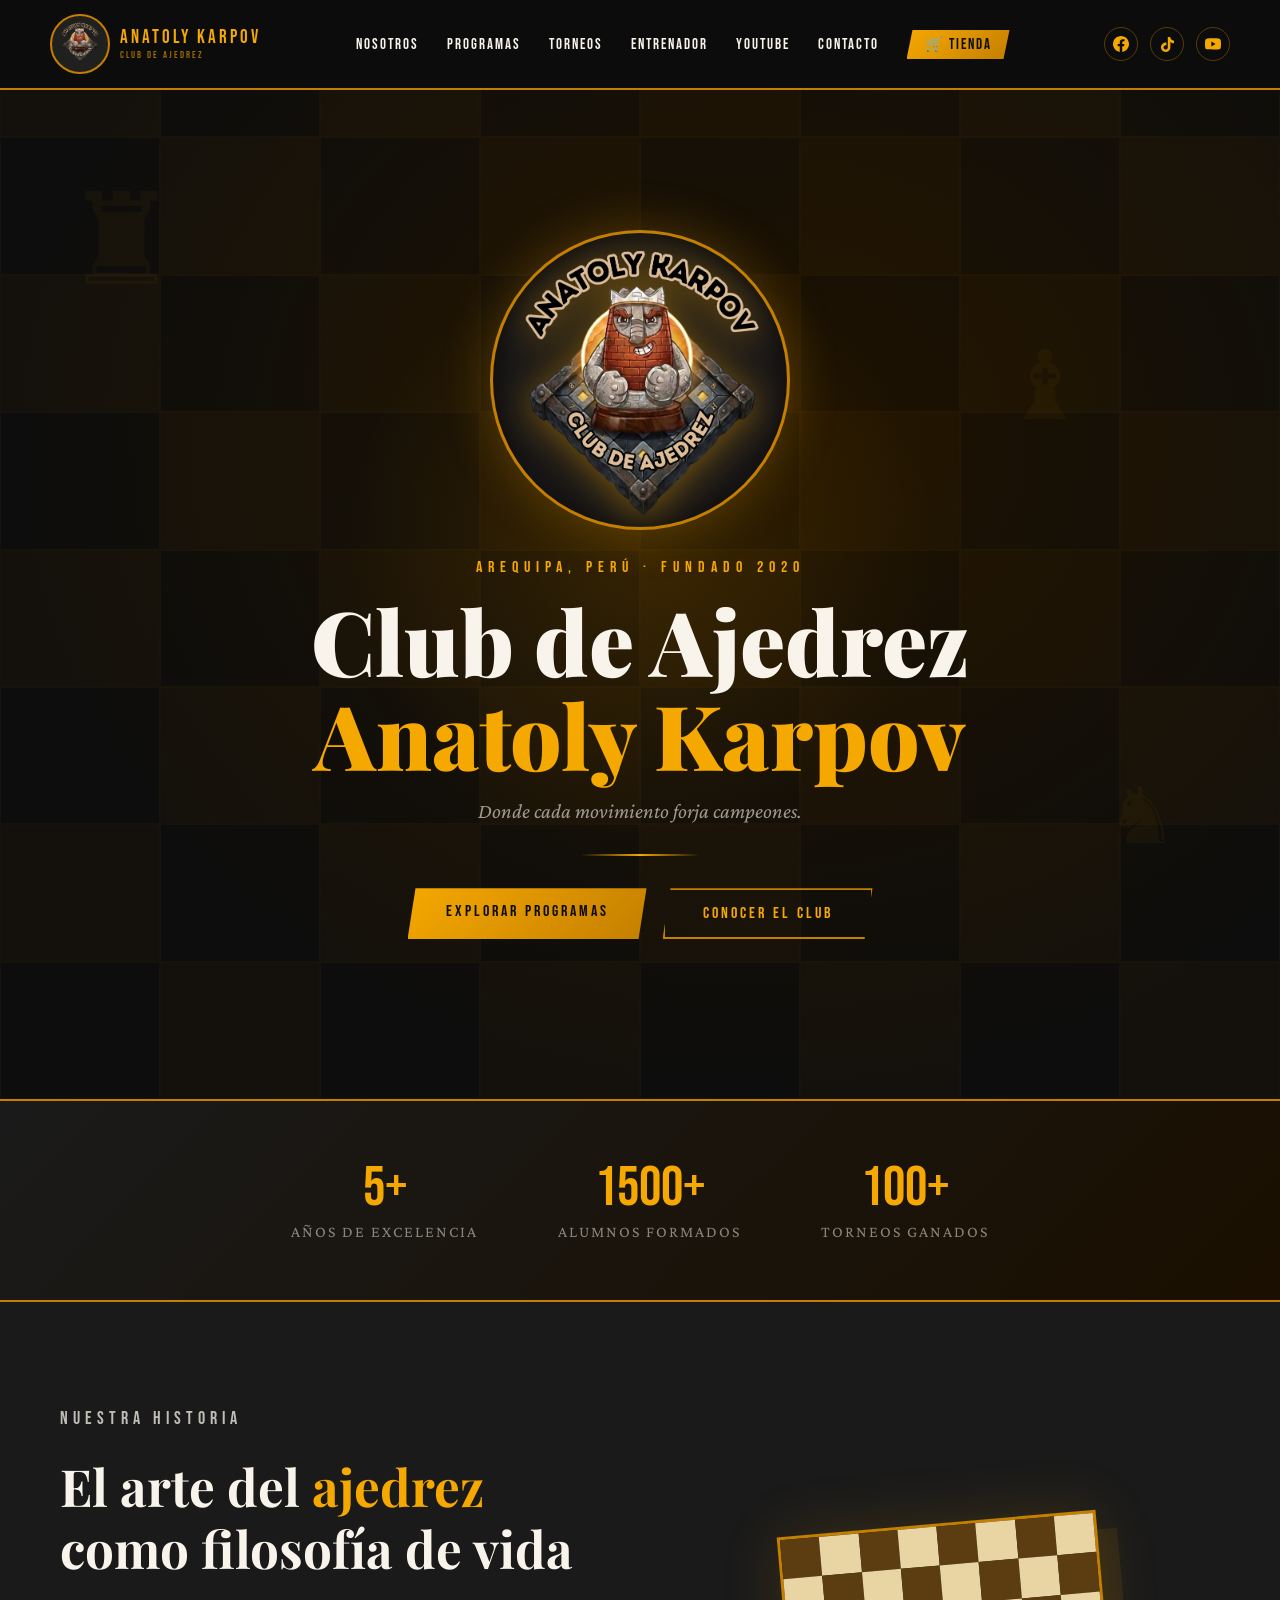
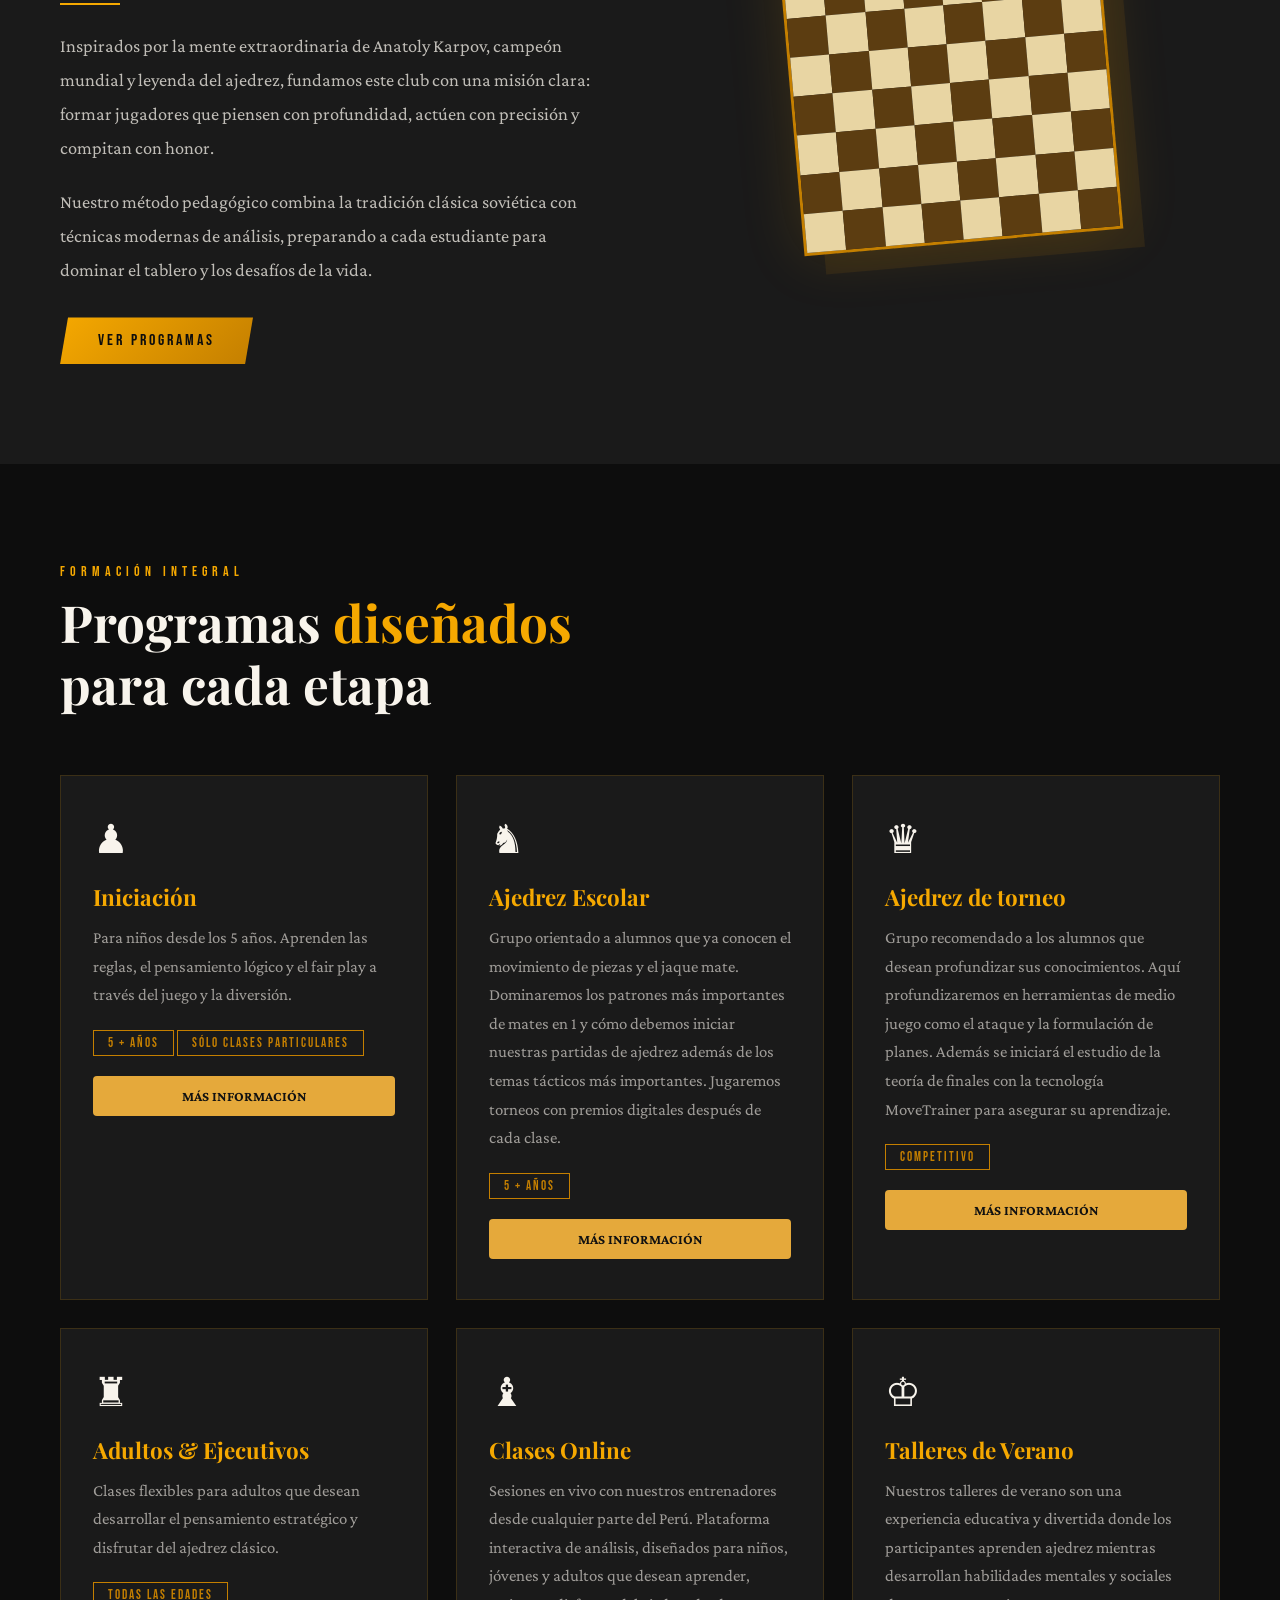
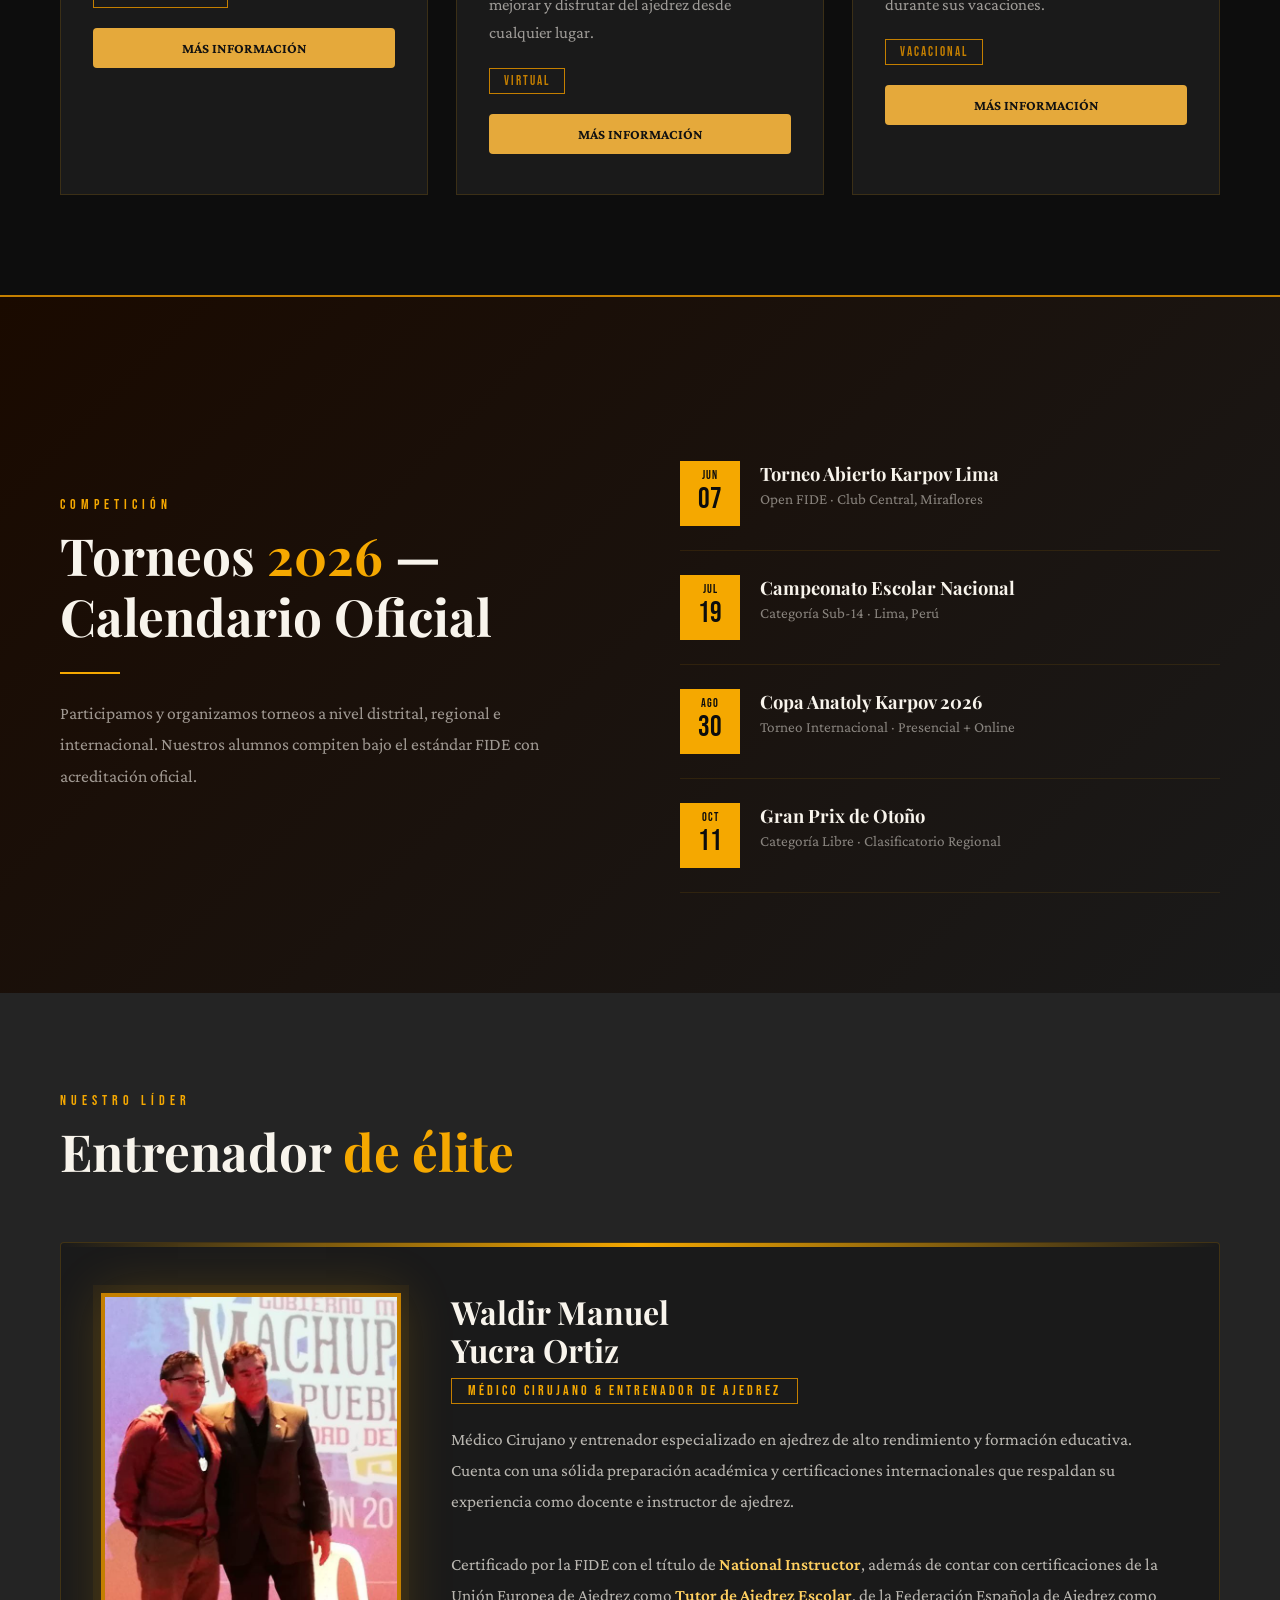
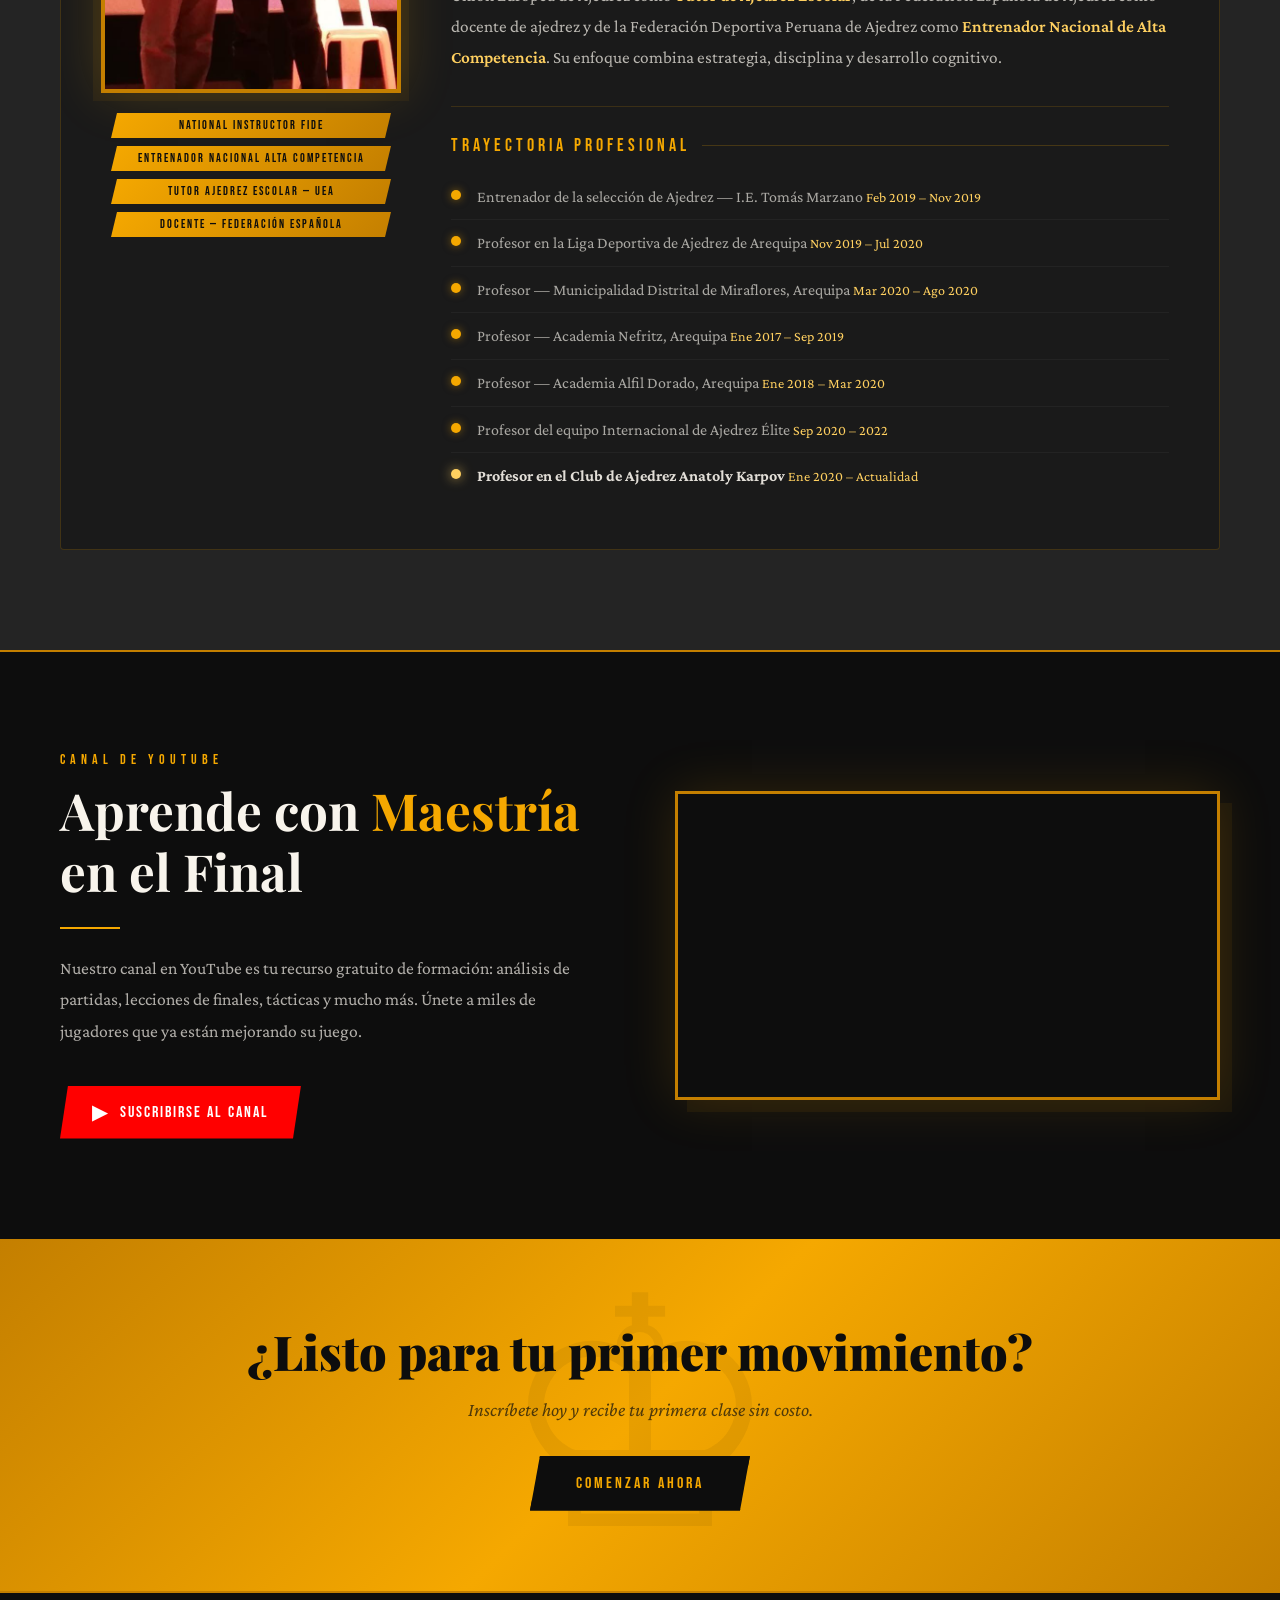
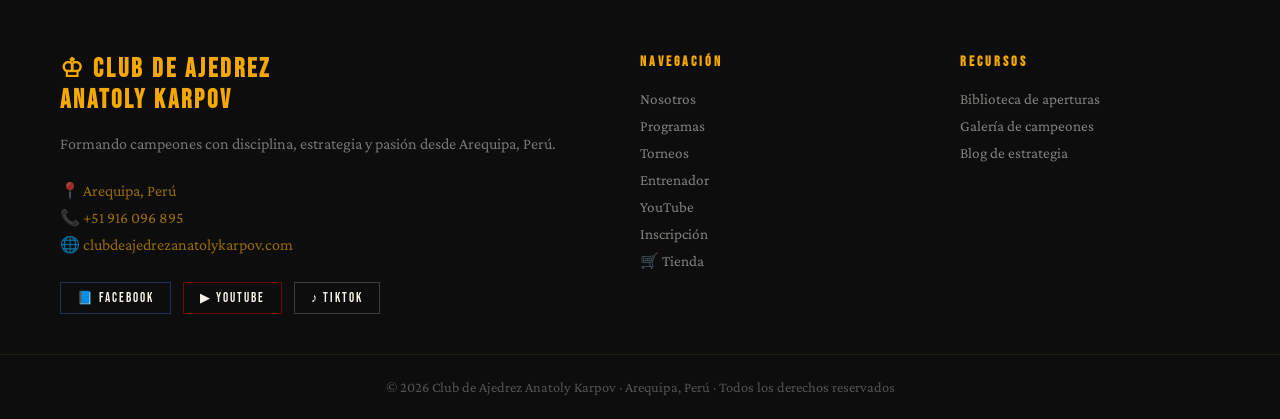
==== commit 34dc288f: "feat: cambio de logo" ====
--- a/index.html
+++ b/index.html
@@ -14,19 +14,19 @@
     <!-- ── NAV ── -->
     <nav>
       <a class="nav-logo" href="#">
-        <img src="images/logo1.jpeg" alt="Logo Karpov" />
+        <img src="images/akar1.png" alt="Logo Karpov"  />
         <!-- SVG fallback logo dibujado inline -->
         <span
           style="
             display: none;
-            width: 52px;
-            height: 52px;
+            width: 280px;
+            height: 280px;
             background: radial-gradient(circle at 40% 35%, #2a1800, #0d0d0d);
             border-radius: 50%;
             border: 2px solid var(--gold-dark);
             align-items: center;
             justify-content: center;
-            font-size: 1.8rem;
+            font-size: 1.5rem;
             color: var(--gold);
           "
           >♔</span
@@ -110,11 +110,11 @@
         <div class="hero-logo-wrap">
           <div class="hero-logo-ring" id="heroLogoRing">
             <img
-              src="images/logokarpov.png"
+              src="images/akar.png"
               alt="Logo Club de Ajedrez Anatoly Karpov"
               style="
-                width: 230px;
-                height: 230px;
+                width: 600px;
+                height: 600px;
                 object-fit: contain;
                 filter: drop-shadow(0 4px 18px rgba(245, 168, 0, 0.45));
               "
--- a/styles.css
+++ b/styles.css
@@ -1,1004 +1,977 @@
-      :root {
-        --gold: #f5a800;
-        --gold-light: #ffd060;
-        --gold-dark: #c47f00;
-        --black: #0d0d0d;
-        --dark: #1a1a1a;
-        --dark2: #242424;
-        --red: #8b1a1a;
-        --red-light: #c0392b;
-        --white: #f8f4ec;
-        --gray: #888;
-      }
-
-      * {
-        margin: 0;
-        padding: 0;
-        box-sizing: border-box;
-      }
-      html {
-        scroll-behavior: smooth;
-      }
-      body {
-        background: var(--black);
-        color: var(--white);
-        font-family: "Crimson Pro", Georgia, serif;
-        overflow-x: hidden;
-      }
-
-      /* ── NAV ── */
-      nav {
-        position: fixed;
-        top: 0;
-        left: 0;
-        right: 0;
-        z-index: 100;
-        display: flex;
-        align-items: center;
-        justify-content: space-between;
-        padding: 14px 50px;
-        background: rgba(13, 13, 13, 0.97);
-        border-bottom: 2px solid var(--gold-dark);
-        backdrop-filter: blur(10px);
-      }
-      .nav-logo {
-        display: flex;
-        align-items: center;
-        gap: 12px;
-        text-decoration: none;
-      }
-      .nav-logo img {
-        height: 52px;
-        width: 52px;
-        border-radius: 50%;
-        object-fit: contain;
-        border: 2px solid var(--gold-dark);
-        background: #fdfdfc;
-        padding: 3px;
-      }
-      .nav-logo-text {
-        font-family: "Bebas Neue", sans-serif;
-        font-size: 1.2rem;
-        letter-spacing: 3px;
-        color: var(--gold);
-        line-height: 1.2;
-      }
-      .nav-logo-text small {
-        display: block;
-        font-size: 0.65rem;
-        letter-spacing: 2px;
-        color: rgba(245, 168, 0, 0.6);
-      }
-      .nav-links {
-        display: flex;
-        gap: 28px;
-        list-style: none;
-        align-items: center;
-      }
-      .nav-links a {
-        color: var(--white);
-        text-decoration: none;
-        font-family: "Bebas Neue", sans-serif;
-        font-size: 0.92rem;
-        letter-spacing: 2px;
-        transition: color 0.3s;
-      }
-      .nav-links a:hover {
-        color: var(--gold);
-      }
-      .nav-store-link {
-        background: linear-gradient(
-          135deg,
-          var(--gold),
-          var(--gold-dark)
-        ) !important;
-        color: var(--black) !important;
-        padding: 6px 18px;
-        clip-path: polygon(6px 0%, 100% 0%, calc(100% - 6px) 100%, 0% 100%);
-        transition: all 0.3s !important;
-      }
-      .nav-store-link:hover {
-        background: linear-gradient(
-          135deg,
-          var(--gold-light),
-          var(--gold)
-        ) !important;
-        transform: translateY(-1px);
-      }
-      .nav-social {
-        display: flex;
-        align-items: center;
-        gap: 12px;
-      }
-      .nav-social a {
-        display: flex;
-        align-items: center;
-        justify-content: center;
-        width: 34px;
-        height: 34px;
-        border-radius: 50%;
-        border: 1px solid rgba(245, 168, 0, 0.3);
-        color: var(--gold);
-        text-decoration: none;
-        font-size: 0.95rem;
-        transition: all 0.3s;
-      }
-      .nav-social a:hover {
-        background: var(--gold);
-        color: var(--black);
-        border-color: var(--gold);
-      }
-
-      /* ── HERO ── */
-      .hero {
-        min-height: 100vh;
-        display: flex;
-        align-items: center;
-        justify-content: center;
-        position: relative;
-        overflow: hidden;
-        background: radial-gradient(
-          ellipse at 60% 40%,
-          #1e1200 0%,
-          #0d0d0d 70%
-        );
-      }
-      .hero-chess-bg {
-        position: absolute;
-        inset: 0;
-        display: grid;
-        grid-template-columns: repeat(8, 1fr);
-        grid-template-rows: repeat(8, 1fr);
-        opacity: 0.04;
-        pointer-events: none;
-      }
-      .chess-sq {
-        border: 1px solid var(--gold);
-      }
-      .chess-sq.dark-sq {
-        background: var(--gold-dark);
-      }
-      .hero-glow {
-        position: absolute;
-        width: 600px;
-        height: 600px;
-        border-radius: 50%;
-        background: radial-gradient(
-          circle,
-          rgba(245, 168, 0, 0.12) 0%,
-          transparent 70%
-        );
-        top: 50%;
-        left: 50%;
-        transform: translate(-50%, -50%);
-        animation: pulse 4s ease-in-out infinite;
-      }
-      @keyframes pulse {
-        0%,
-        100% {
-          transform: translate(-50%, -50%) scale(1);
-          opacity: 0.8;
-        }
-        50% {
-          transform: translate(-50%, -50%) scale(1.1);
-          opacity: 1;
-        }
-      }
-      .hero-content {
-        text-align: center;
-        position: relative;
-        z-index: 2;
-        padding: 130px 40px 60px;
-        animation: fadeUp 1s ease both;
-      }
-      @keyframes fadeUp {
-        from {
-          opacity: 0;
-          transform: translateY(30px);
-        }
-        to {
-          opacity: 1;
-          transform: translateY(0);
-        }
-      }
-      /* LOGO in hero */
-      .hero-logo-wrap {
-        margin: 0 auto 28px;
-        animation: fadeUp 1s 0.1s ease both;
-        position: relative;
-        display: inline-block;
-      }
-      .hero-logo-ring {
-        width: 170px;
-        height: 170px;
-        border-radius: 50%;
-        border: 3px solid var(--gold-dark);
-        display: flex;
-        align-items: center;
-        justify-content: center;
-        background-color: #fff;
-        box-shadow:
-          0 0 50px rgba(245, 168, 0, 0.25),
-          inset 0 0 30px rgba(0, 0, 0, 0.5);
-        overflow: hidden;
-        animation: glow-pulse 4s ease-in-out infinite;
-      }
-      @keyframes glow-pulse {
-        0%,
-        100% {
-          box-shadow:
-            0 0 40px rgba(245, 168, 0, 0.2),
-            inset 0 0 30px rgba(0, 0, 0, 0.5);
-        }
-        50% {
-          box-shadow:
-            0 0 70px rgba(245, 168, 0, 0.4),
-            inset 0 0 30px rgba(0, 0, 0, 0.5);
-        }
-      }
-      .hero-logo-ring img {
-        width: 148px;
-        height: 148px;
-        object-fit: contain;
-        filter: drop-shadow(0 4px 14px rgba(245, 168, 0, 0.4));
-      }
-      .hero-eyebrow {
-        font-family: "Bebas Neue", sans-serif;
-        letter-spacing: 6px;
-        color: var(--gold);
-        font-size: 1rem;
-        margin-bottom: 16px;
-        animation: fadeUp 1s 0.2s ease both;
-      }
-      .hero-title {
-        font-family: "Playfair Display", serif;
-        font-size: clamp(3rem, 7vw, 6.5rem);
-        font-weight: 900;
-        line-height: 1.05;
-        color: var(--white);
-        animation: fadeUp 1s 0.35s ease both;
-      }
-      .hero-title span {
-        color: var(--gold);
-        display: block;
-      }
-      .hero-subtitle {
-        font-family: "Crimson Pro", serif;
-        font-size: 1.3rem;
-        color: rgba(248, 244, 236, 0.6);
-        font-style: italic;
-        margin-top: 18px;
-        animation: fadeUp 1s 0.5s ease both;
-      }
-      .hero-divider {
-        width: 120px;
-        height: 2px;
-        background: linear-gradient(
-          90deg,
-          transparent,
-          var(--gold),
-          transparent
-        );
-        margin: 32px auto;
-        animation: fadeUp 1s 0.6s ease both;
-      }
-      .hero-cta {
-        display: inline-flex;
-        gap: 16px;
-        flex-wrap: wrap;
-        justify-content: center;
-        animation: fadeUp 1s 0.7s ease both;
-      }
-      .floating-piece {
-        position: absolute;
-        font-size: 8rem;
-        color: rgba(245, 168, 0, 0.04);
-        pointer-events: none;
-        animation: float 8s ease-in-out infinite;
-      }
-      @keyframes float {
-        0%,
-        100% {
-          transform: translateY(0) rotate(0deg);
-        }
-        50% {
-          transform: translateY(-20px) rotate(5deg);
-        }
-      }
-
-      /* ── BUTTONS ── */
-      .btn {
-        font-family: "Bebas Neue", sans-serif;
-        letter-spacing: 3px;
-        font-size: 1rem;
-        padding: 14px 38px;
-        border: none;
-        cursor: pointer;
-        text-decoration: none;
-        transition: all 0.3s;
-        display: inline-block;
-      }
-      .btn-gold {
-        background: linear-gradient(135deg, var(--gold), var(--gold-dark));
-        color: var(--black);
-        clip-path: polygon(8px 0%, 100% 0%, calc(100% - 8px) 100%, 0% 100%);
-      }
-      .btn-gold:hover {
-        background: linear-gradient(135deg, var(--gold-light), var(--gold));
-        transform: translateY(-2px);
-        box-shadow: 0 8px 30px rgba(245, 168, 0, 0.4);
-      }
-      .btn-outline {
-        background: transparent;
-        color: var(--gold);
-        border: 2px solid var(--gold-dark);
-        clip-path: polygon(8px 0%, 100% 0%, calc(100% - 8px) 100%, 0% 100%);
-      }
-      .btn-outline:hover {
-        background: rgba(245, 168, 0, 0.1);
-        border-color: var(--gold);
-      }
-
-      /* ── STATS ── */
-      .stats {
-        background: linear-gradient(135deg, var(--dark) 0%, #1a0f00 100%);
-        border-top: 2px solid var(--gold-dark);
-        border-bottom: 2px solid var(--gold-dark);
-        padding: 60px;
-        display: flex;
-        justify-content: center;
-        gap: 80px;
-        flex-wrap: wrap;
-      }
-      .stat-item {
-        text-align: center;
-      }
-      .stat-number {
-        font-family: "Bebas Neue", sans-serif;
-        font-size: 3.5rem;
-        color: var(--gold);
-        line-height: 1;
-      }
-      .stat-label {
-        font-family: "Crimson Pro", serif;
-        font-size: 1rem;
-        color: rgba(248, 244, 236, 0.5);
-        letter-spacing: 2px;
-        text-transform: uppercase;
-        margin-top: 6px;
-      }
-
-      /* ── SECTION commons ── */
-      section {
-        padding: 100px 60px;
-      }
-      .section-label {
-        font-family: "Bebas Neue", sans-serif;
-        letter-spacing: 5px;
-        color: var(--gold);
-        font-size: 0.85rem;
-        margin-bottom: 12px;
-      }
-      .section-title {
-        font-family: "Playfair Display", serif;
-        font-size: clamp(2rem, 4vw, 3.2rem);
-        font-weight: 700;
-        line-height: 1.2;
-        max-width: 600px;
-      }
-      .section-title em {
-        color: var(--gold);
-        font-style: normal;
-      }
-      .section-divider {
-        width: 60px;
-        height: 2px;
-        background: var(--gold);
-        margin: 24px 0;
-      }
-
-      /* ── ABOUT ── */
-      .about {
-        background: var(--dark);
-        display: grid;
-        grid-template-columns: 1fr 1fr;
-        gap: 80px;
-        align-items: center;
-      }
-      .about-text p {
-        font-size: 1.15rem;
-        line-height: 1.85;
-        color: rgba(248, 244, 236, 0.75);
-        margin-bottom: 20px;
-      }
-      .about-visual {
-        position: relative;
-        display: flex;
-        align-items: center;
-        justify-content: center;
-      }
-      .chess-board-mini {
-        display: grid;
-        grid-template-columns: repeat(8, 1fr);
-        width: 320px;
-        height: 320px;
-        border: 3px solid var(--gold-dark);
-        box-shadow:
-          0 0 60px rgba(245, 168, 0, 0.15),
-          20px 20px 0 rgba(245, 168, 0, 0.08);
-        transform: rotate(-5deg);
-      }
-      .cb {
-        aspect-ratio: 1;
-      }
-      .cb.w {
-        background: #e8d5a3;
-      }
-      .cb.b {
-        background: #5c3d11;
-      }
-
-      /* ── PROGRAMS ── */
-      .programs {
-        background: var(--black);
-      }
-      .programs-grid {
-        display: grid;
-        grid-template-columns: repeat(3, 1fr);
-        gap: 28px;
-        margin-top: 60px;
-      }
-      .program-card {
-        background: var(--dark);
-        border: 1px solid rgba(245, 168, 0, 0.15);
-        padding: 40px 32px;
-        position: relative;
-        overflow: hidden;
-        transition: all 0.4s;
-        cursor: default;
-      }
-      .program-card::before {
-        content: "";
-        position: absolute;
-        top: 0;
-        left: 0;
-        right: 0;
-        height: 3px;
-        background: linear-gradient(
-          90deg,
-          transparent,
-          var(--gold),
-          transparent
-        );
-        opacity: 0;
-        transition: opacity 0.4s;
-      }
-      .program-card:hover {
-        border-color: rgba(245, 168, 0, 0.4);
-        transform: translateY(-6px);
-        box-shadow: 0 20px 50px rgba(0, 0, 0, 0.5);
-      }
-      .program-card:hover::before {
-        opacity: 1;
-      }
-      .program-icon {
-        font-size: 2.5rem;
-        margin-bottom: 20px;
-      }
-      .program-card h3 {
-        font-family: "Playfair Display", serif;
-        font-size: 1.4rem;
-        color: var(--gold);
-        margin-bottom: 12px;
-      }
-      .program-card p {
-        font-size: 1.05rem;
-        line-height: 1.7;
-        color: rgba(248, 244, 236, 0.6);
-      }
-      .program-tag {
-        display: inline-block;
-        margin-top: 20px;
-        font-family: "Bebas Neue", sans-serif;
-        letter-spacing: 2px;
-        font-size: 0.8rem;
-        color: var(--gold-dark);
-        border: 1px solid var(--gold-dark);
-        padding: 4px 14px;
-      }
-      .btn-contacto {
-        display: inline-block;
-        width: 100%; /* Ocupa todo el ancho de la tarjeta para que sea fácil presionar */
-        background-color: #e5a93b; /* El tono dorado/amarillo de tu marca */
-        color: #111111; /* Texto oscuro para alto contraste */
-        text-align: center;
-        padding: 12px 20px;
-        margin-top: 20px; /* Separa el botón de las etiquetas de arriba */
-        font-size: 14px;
-        font-weight: bold;
-        text-transform: uppercase; /* Letras mayúsculas para un look más institucional */
-        text-decoration: none; /* Quita el subrayado clásico de los links */
-        border-radius: 4px; /* Bordes ligeramente redondeados */
-        box-sizing: border-box;
-        transition: all 0.3s ease; /* Transición suave para el efecto hover */
-      }
-
-      /* Efecto cuando el usuario pasa el cursor por encima */
-      .btn-contacto:hover {
-        background-color: #ffca61; /* Se ilumina un poco */
-        color: #000000;
-        box-shadow: 0px 4px 15px rgba(229, 169, 59, 0.3); /* Destello sutil alrededor */
-        cursor: pointer;
-      }
-      /* ── TOURNAMENT ── */
-      .tournament {
-        background: linear-gradient(135deg, #1a0a00 0%, var(--dark) 100%);
-        border-top: 2px solid var(--gold-dark);
-      }
-      .tournament-inner {
-        display: grid;
-        grid-template-columns: 1fr 1fr;
-        gap: 80px;
-        align-items: center;
-      }
-      .upcoming-list {
-        margin-top: 40px;
-      }
-      .upcoming-item {
-        display: flex;
-        align-items: flex-start;
-        gap: 20px;
-        padding: 24px 0;
-        border-bottom: 1px solid rgba(245, 168, 0, 0.1);
-      }
-      .upcoming-date {
-        min-width: 60px;
-        text-align: center;
-        background: var(--gold);
-        color: var(--black);
-        padding: 8px 10px;
-        font-family: "Bebas Neue", sans-serif;
-        line-height: 1.2;
-      }
-      .upcoming-date .month {
-        font-size: 0.75rem;
-        letter-spacing: 1px;
-      }
-      .upcoming-date .day {
-        font-size: 1.8rem;
-      }
-      .upcoming-info h4 {
-        font-family: "Playfair Display", serif;
-        font-size: 1.15rem;
-        color: var(--white);
-      }
-      .upcoming-info p {
-        font-size: 0.95rem;
-        color: rgba(248, 244, 236, 0.5);
-        margin-top: 4px;
-      }
-
-      /* ── COACH ── */
-      .coaches {
-        background: var(--dark2);
-      }
-      .coach-profile {
-        display: grid;
-        grid-template-columns: 280px 1fr;
-        gap: 60px;
-        align-items: start;
-        margin-top: 60px;
-        background: var(--dark);
-        border: 1px solid rgba(245, 168, 0, 0.18);
-        border-radius: 4px;
-        padding: 50px;
-        position: relative;
-        overflow: hidden;
-      }
-      .coach-profile::before {
-        content: "";
-        position: absolute;
-        top: 0;
-        left: 0;
-        right: 0;
-        height: 4px;
-        background: linear-gradient(
-          90deg,
-          transparent,
-          var(--gold),
-          transparent
-        );
-      }
-      .coach-photo-col {
-        display: flex;
-        flex-direction: column;
-        align-items: center;
-        gap: 20px;
-      }
-      .coach-photo-frame {
-        width: 300px;
-        height: 400px;
-        border-radius: 0%;
-        border: 4px solid var(--gold-dark);
-        overflow: hidden;
-        box-shadow:
-          0 0 50px rgba(245, 168, 0, 0.2),
-          0 0 0 8px rgba(245, 168, 0, 0.06);
-        background: radial-gradient(circle at 40% 35%, #2a1800, #111);
-        display: flex;
-        align-items: center;
-        justify-content: center;
-        position: relative;
-      }
-      .coach-photo-frame img {
-        width: 100%;
-        height: 100%;
-        object-fit: cover;
-      }
-      .coach-photo-fallback {
-        font-size: 6rem;
-        color: var(--gold);
-        filter: drop-shadow(0 4px 12px rgba(245, 168, 0, 0.5));
-      }
-      .coach-badges {
-        display: flex;
-        flex-direction: column;
-        gap: 8px;
-        width: 100%;
-      }
-      .coach-badge-pill {
-        font-family: "Bebas Neue", sans-serif;
-        letter-spacing: 2px;
-        font-size: 0.75rem;
-        color: var(--black);
-        background: linear-gradient(135deg, var(--gold), var(--gold-dark));
-        padding: 5px 14px;
-        text-align: center;
-        clip-path: polygon(6px 0%, 100% 0%, calc(100% - 6px) 100%, 0% 100%);
-      }
-      .coach-info-col {
-      }
-      .coach-name {
-        font-family: "Playfair Display", serif;
-        font-size: 2rem;
-        font-weight: 700;
-        color: var(--white);
-        line-height: 1.2;
-      }
-      .coach-title-tag {
-        display: inline-block;
-        margin-top: 8px;
-        margin-bottom: 20px;
-        font-family: "Bebas Neue", sans-serif;
-        letter-spacing: 3px;
-        font-size: 0.85rem;
-        color: var(--gold);
-        border: 1px solid var(--gold-dark);
-        padding: 4px 16px;
-      }
-      .coach-bio {
-        font-size: 1.08rem;
-        line-height: 1.8;
-        color: rgba(248, 244, 236, 0.72);
-        margin-bottom: 32px;
-      }
-      .coach-bio strong {
-        color: var(--gold-light);
-        font-weight: 600;
-      }
-      .coach-formation-section {
-        border-top: 1px solid rgba(245, 168, 0, 0.15);
-        padding-top: 28px;
-        margin-top: 4px;
-      }
-      .coach-formation-title {
-        font-family: "Bebas Neue", sans-serif;
-        letter-spacing: 4px;
-        color: var(--gold);
-        font-size: 1.1rem;
-        margin-bottom: 18px;
-        display: flex;
-        align-items: center;
-        gap: 12px;
-      }
-      .coach-formation-title::after {
-        content: "";
-        flex: 1;
-        height: 1px;
-        background: rgba(245, 168, 0, 0.2);
-      }
-      .coach-timeline {
-        list-style: none;
-        padding: 0;
-      }
-      .coach-timeline li {
-        display: flex;
-        gap: 16px;
-        align-items: flex-start;
-        padding: 10px 0;
-        border-bottom: 1px solid rgba(255, 255, 255, 0.04);
-      }
-      .coach-timeline li:last-child {
-        border-bottom: none;
-      }
-      .tl-dot {
-        width: 10px;
-        height: 10px;
-        border-radius: 50%;
-        background: var(--gold);
-        flex-shrink: 0;
-        margin-top: 6px;
-        box-shadow: 0 0 8px rgba(245, 168, 0, 0.5);
-      }
-      .tl-text {
-        font-size: 1rem;
-        line-height: 1.6;
-        color: rgba(248, 244, 236, 0.65);
-      }
-      .tl-text em {
-        color: var(--gold-light);
-        font-style: normal;
-        font-size: 0.88rem;
-      }
-
-      /* ── YOUTUBE ── */
-      .youtube-section {
-        background: var(--black);
-        border-top: 2px solid var(--gold-dark);
-        padding: 100px 60px;
-      }
-      .youtube-inner {
-        display: grid;
-        grid-template-columns: 1fr 1fr;
-        gap: 70px;
-        align-items: center;
-      }
-      .yt-embed-wrap {
-        position: relative;
-        border: 3px solid var(--gold-dark);
-        box-shadow:
-          0 0 50px rgba(245, 168, 0, 0.15),
-          12px 12px 0 rgba(245, 168, 0, 0.06);
-        overflow: hidden;
-      }
-      .yt-embed-wrap iframe {
-        width: 100%;
-        aspect-ratio: 16/9;
-        display: block;
-        border: none;
-      }
-      .yt-subscribe-btn {
-        display: inline-flex;
-        align-items: center;
-        gap: 10px;
-        margin-top: 28px;
-        background: #ff0000;
-        color: #fff;
-        font-family: "Bebas Neue", sans-serif;
-        letter-spacing: 2px;
-        font-size: 1rem;
-        padding: 14px 32px;
-        text-decoration: none;
-        clip-path: polygon(8px 0%, 100% 0%, calc(100% - 8px) 100%, 0% 100%);
-        transition: all 0.3s;
-      }
-      .yt-subscribe-btn:hover {
-        background: #cc0000;
-        transform: translateY(-2px);
-        box-shadow: 0 8px 25px rgba(255, 0, 0, 0.4);
-      }
-      .yt-icon {
-        font-size: 1.3rem;
-      }
-
-      /* ── CTA BANNER ── */
-      .cta-banner {
-        background: linear-gradient(
-          135deg,
-          var(--gold-dark),
-          var(--gold),
-          #c47f00
-        );
-        padding: 80px 60px;
-        text-align: center;
-        position: relative;
-        overflow: hidden;
-      }
-      .cta-banner::before {
-        content: "♔";
-        position: absolute;
-        font-size: 20rem;
-        color: rgba(0, 0, 0, 0.06);
-        top: 50%;
-        left: 50%;
-        transform: translate(-50%, -50%);
-        pointer-events: none;
-      }
-      .cta-banner h2 {
-        font-family: "Playfair Display", serif;
-        font-size: clamp(2rem, 4vw, 3rem);
-        color: var(--black);
-        font-weight: 900;
-        position: relative;
-      }
-      .cta-banner p {
-        font-size: 1.2rem;
-        color: rgba(13, 13, 13, 0.7);
-        margin: 16px 0 36px;
-        font-style: italic;
-        position: relative;
-      }
-      .btn-dark {
-        font-family: "Bebas Neue", sans-serif;
-        letter-spacing: 3px;
-        font-size: 1rem;
-        padding: 16px 44px;
-        background: var(--black);
-        color: var(--gold);
-        border: 2px solid var(--black);
-        cursor: pointer;
-        text-decoration: none;
-        display: inline-block;
-        transition: all 0.3s;
-        position: relative;
-        clip-path: polygon(10px 0%, 100% 0%, calc(100% - 10px) 100%, 0% 100%);
-      }
-      .btn-dark:hover {
-        background: var(--dark);
-        transform: translateY(-2px);
-        box-shadow: 0 8px 30px rgba(0, 0, 0, 0.3);
-      }
-
-      /* ── FOOTER ── */
-      footer {
-        background: var(--black);
-        border-top: 2px solid var(--gold-dark);
-        padding: 60px 60px 40px;
-        display: grid;
-        grid-template-columns: 2fr 1fr 1fr;
-        gap: 60px;
-      }
-      .footer-brand h3 {
-        font-family: "Bebas Neue", sans-serif;
-        font-size: 1.6rem;
-        letter-spacing: 3px;
-        color: var(--gold);
-        margin-bottom: 14px;
-      }
-      .footer-brand p {
-        font-size: 1rem;
-        color: rgba(248, 244, 236, 0.45);
-        line-height: 1.7;
-      }
-      .footer-social {
-        display: flex;
-        gap: 12px;
-        margin-top: 24px;
-        flex-wrap: wrap;
-      }
-      .footer-social-btn {
-        display: inline-flex;
-        align-items: center;
-        gap: 8px;
-        font-family: "Bebas Neue", sans-serif;
-        letter-spacing: 2px;
-        font-size: 0.8rem;
-        padding: 7px 16px;
-        text-decoration: none;
-        border: 1px solid rgba(245, 168, 0, 0.3);
-        color: var(--white);
-        transition: all 0.3s;
-      }
-      .footer-social-btn:hover {
-        border-color: var(--gold);
-        color: var(--gold);
-      }
-      .footer-social-btn.yt {
-        border-color: rgba(255, 0, 0, 0.4);
-      }
-      .footer-social-btn.yt:hover {
-        border-color: #ff0000;
-        color: #ff0000;
-      }
-      .footer-social-btn.fb {
-        border-color: rgba(66, 103, 178, 0.4);
-      }
-      .footer-social-btn.fb:hover {
-        border-color: #4267b2;
-        color: #4267b2;
-      }
-      .footer-social-btn.tt {
-        border-color: rgba(255, 255, 255, 0.2);
-      }
-      .footer-social-btn.tt:hover {
-        border-color: #fff;
-        color: #fff;
-      }
-      .footer-col h4 {
-        font-family: "Bebas Neue", sans-serif;
-        letter-spacing: 3px;
-        font-size: 0.9rem;
-        color: var(--gold);
-        margin-bottom: 20px;
-      }
-      .footer-col ul {
-        list-style: none;
-      }
-      .footer-col ul li {
-        margin-bottom: 10px;
-      }
-      .footer-col ul li a {
-        color: rgba(248, 244, 236, 0.5);
-        text-decoration: none;
-        font-size: 0.95rem;
-        transition: color 0.3s;
-      }
-      .footer-col ul li a:hover {
-        color: var(--gold);
-      }
-      .footer-bottom {
-        border-top: 1px solid rgba(245, 168, 0, 0.1);
-        padding: 24px 60px;
-        text-align: center;
-        color: rgba(248, 244, 236, 0.3);
-        font-size: 0.9rem;
-        background: var(--black);
-      }
-
-      /* ── RESPONSIVE ── */
-      @media (max-width: 1024px) {
-        .coach-profile {
-          grid-template-columns: 1fr;
-        }
-        .coach-photo-col {
-          flex-direction: row;
-          flex-wrap: wrap;
-          justify-content: center;
-        }
-        .youtube-inner {
-          grid-template-columns: 1fr;
-        }
-      }
-      @media (max-width: 900px) {
-        nav {
-          padding: 12px 20px;
-        }
-        .nav-links {
-          display: none;
-        }
-        section {
-          padding: 70px 24px;
-        }
-        .stats {
-          padding: 50px 24px;
-          gap: 40px;
-        }
-        .about,
-        .tournament-inner {
-          grid-template-columns: 1fr;
-          gap: 40px;
-        }
-        .programs-grid {
-          grid-template-columns: 1fr;
-        }
-        footer {
-          grid-template-columns: 1fr;
-          gap: 40px;
-        }
-        .footer-bottom {
-          padding: 24px;
-        }
-        .cta-banner {
-          padding: 60px 24px;
-        }
-        .chess-board-mini {
-          width: 240px;
-          height: 240px;
-        }
-        .youtube-section {
-          padding: 70px 24px;
-        }
-        .coach-profile {
-          padding: 30px 20px;
-        }
-      }
+:root {
+  --gold: #f5a800;
+  --gold-light: #ffd060;
+  --gold-dark: #c47f00;
+  --black: #0d0d0d;
+  --dark: #1a1a1a;
+  --dark2: #242424;
+  --red: #8b1a1a;
+  --red-light: #c0392b;
+  --white: #f8f4ec;
+  --gray: #888;
+}
+
+* {
+  margin: 0;
+  padding: 0;
+  box-sizing: border-box;
+}
+html {
+  scroll-behavior: smooth;
+}
+body {
+  background: var(--black);
+  color: var(--white);
+  font-family: "Crimson Pro", Georgia, serif;
+  overflow-x: hidden;
+}
+
+/* ── NAV ── */
+nav {
+  position: fixed;
+  top: 0;
+  left: 0;
+  right: 0;
+  z-index: 100;
+  display: flex;
+  align-items: center;
+  justify-content: space-between;
+  padding: 14px 50px;
+  background: rgba(13, 13, 13, 0.97);
+  border-bottom: 2px solid var(--gold-dark);
+  backdrop-filter: blur(10px);
+}
+.nav-logo {
+  display: flex;
+  align-items: center;
+  gap: 10px;
+  text-decoration: none;
+}
+.nav-logo img {
+  height: 60px;
+  width: 60px;
+  border-radius: 50%;
+  object-fit: contain;
+  border: 2px solid var(--gold-dark);
+  background: #20201f;
+  padding: 0px;
+}
+
+.nav-logo-text {
+  font-family: "Bebas Neue", sans-serif;
+  font-size: 1.2rem;
+  letter-spacing: 3px;
+  color: var(--gold);
+  line-height: 1.2;
+}
+.nav-logo-text small {
+  display: block;
+  font-size: 0.65rem;
+  letter-spacing: 2px;
+  color: rgba(245, 168, 0, 0.6);
+}
+.nav-links {
+  display: flex;
+  gap: 28px;
+  list-style: none;
+  align-items: center;
+}
+.nav-links a {
+  color: var(--white);
+  text-decoration: none;
+  font-family: "Bebas Neue", sans-serif;
+  font-size: 0.92rem;
+  letter-spacing: 2px;
+  transition: color 0.3s;
+}
+.nav-links a:hover {
+  color: var(--gold);
+}
+.nav-store-link {
+  background: linear-gradient(135deg, var(--gold), var(--gold-dark)) !important;
+  color: var(--black) !important;
+  padding: 6px 18px;
+  clip-path: polygon(6px 0%, 100% 0%, calc(100% - 6px) 100%, 0% 100%);
+  transition: all 0.3s !important;
+}
+.nav-store-link:hover {
+  background: linear-gradient(
+    135deg,
+    var(--gold-light),
+    var(--gold)
+  ) !important;
+  transform: translateY(-1px);
+}
+.nav-social {
+  display: flex;
+  align-items: center;
+  gap: 12px;
+}
+.nav-social a {
+  display: flex;
+  align-items: center;
+  justify-content: center;
+  width: 34px;
+  height: 34px;
+  border-radius: 50%;
+  border: 1px solid rgba(245, 168, 0, 0.3);
+  color: var(--gold);
+  text-decoration: none;
+  font-size: 0.95rem;
+  transition: all 0.3s;
+}
+.nav-social a:hover {
+  background: var(--gold);
+  color: var(--black);
+  border-color: var(--gold);
+}
+
+/* ── HERO ── */
+.hero {
+  min-height: 100vh;
+  display: flex;
+  align-items: center;
+  justify-content: center;
+  position: relative;
+  overflow: hidden;
+  background: radial-gradient(ellipse at 60% 40%, #1e1200 0%, #0d0d0d 70%);
+}
+.hero-chess-bg {
+  position: absolute;
+  inset: 0;
+  display: grid;
+  grid-template-columns: repeat(8, 1fr);
+  grid-template-rows: repeat(8, 1fr);
+  opacity: 0.04;
+  pointer-events: none;
+}
+.chess-sq {
+  border: 1px solid var(--gold);
+}
+.chess-sq.dark-sq {
+  background: var(--gold-dark);
+}
+.hero-glow {
+  position: absolute;
+  width: 600px;
+  height: 600px;
+  border-radius: 50%;
+  background: radial-gradient(
+    circle,
+    rgba(245, 168, 0, 0.12) 0%,
+    transparent 70%
+  );
+  top: 50%;
+  left: 50%;
+  transform: translate(-50%, -50%);
+  animation: pulse 4s ease-in-out infinite;
+}
+@keyframes pulse {
+  0%,
+  100% {
+    transform: translate(-50%, -50%) scale(1);
+    opacity: 0.8;
+  }
+  50% {
+    transform: translate(-50%, -50%) scale(1.1);
+    opacity: 1;
+  }
+}
+.hero-content {
+  text-align: center;
+  position: relative;
+  z-index: 2;
+  padding: 130px 40px 60px;
+  animation: fadeUp 1s ease both;
+}
+@keyframes fadeUp {
+  from {
+    opacity: 0;
+    transform: translateY(30px);
+  }
+  to {
+    opacity: 1;
+    transform: translateY(0);
+  }
+}
+/* LOGO in hero */
+.hero-logo-wrap {
+  margin: 0 auto 28px;
+  animation: fadeUp 1s 0.1s ease both;
+  position: relative;
+  display: inline-block;
+}
+.hero-logo-ring {
+  width: 300px;
+  height: 300px;
+  border-radius: 50%;
+  border: 3px solid var(--gold-dark);
+  display: flex;
+  align-items: center;
+  justify-content: center;
+  background-color: #1a1818;
+  box-shadow:
+    0 0 50px rgba(245, 168, 0, 0.25),
+    inset 0 0 30px rgba(0, 0, 0, 0.5);
+  overflow: hidden;
+  animation: glow-pulse 4s ease-in-out infinite;
+}
+@keyframes glow-pulse {
+  0%,
+  100% {
+    box-shadow:
+      0 0 40px rgba(245, 168, 0, 0.2),
+      inset 0 0 30px rgba(0, 0, 0, 0.5);
+  }
+  50% {
+    box-shadow:
+      0 0 70px rgba(245, 168, 0, 0.4),
+      inset 0 0 30px rgba(0, 0, 0, 0.5);
+  }
+}
+.hero-logo-ring img {
+  width: 280px;
+  height: 250px;
+  object-fit: contain;
+  filter: drop-shadow(0 4px 14px rgba(245, 168, 0, 0.4));
+}
+.hero-eyebrow {
+  font-family: "Bebas Neue", sans-serif;
+  letter-spacing: 6px;
+  color: var(--gold);
+  font-size: 1rem;
+  margin-bottom: 16px;
+  animation: fadeUp 1s 0.2s ease both;
+}
+.hero-title {
+  font-family: "Playfair Display", serif;
+  font-size: clamp(3rem, 7vw, 6.5rem);
+  font-weight: 900;
+  line-height: 1.05;
+  color: var(--white);
+  animation: fadeUp 1s 0.35s ease both;
+}
+.hero-title span {
+  color: var(--gold);
+  display: block;
+}
+.hero-subtitle {
+  font-family: "Crimson Pro", serif;
+  font-size: 1.3rem;
+  color: rgba(248, 244, 236, 0.6);
+  font-style: italic;
+  margin-top: 18px;
+  animation: fadeUp 1s 0.5s ease both;
+}
+.hero-divider {
+  width: 120px;
+  height: 2px;
+  background: linear-gradient(90deg, transparent, var(--gold), transparent);
+  margin: 32px auto;
+  animation: fadeUp 1s 0.6s ease both;
+}
+.hero-cta {
+  display: inline-flex;
+  gap: 16px;
+  flex-wrap: wrap;
+  justify-content: center;
+  animation: fadeUp 1s 0.7s ease both;
+}
+.floating-piece {
+  position: absolute;
+  font-size: 8rem;
+  color: rgba(245, 168, 0, 0.04);
+  pointer-events: none;
+  animation: float 8s ease-in-out infinite;
+}
+@keyframes float {
+  0%,
+  100% {
+    transform: translateY(0) rotate(0deg);
+  }
+  50% {
+    transform: translateY(-20px) rotate(5deg);
+  }
+}
+
+/* ── BUTTONS ── */
+.btn {
+  font-family: "Bebas Neue", sans-serif;
+  letter-spacing: 3px;
+  font-size: 1rem;
+  padding: 14px 38px;
+  border: none;
+  cursor: pointer;
+  text-decoration: none;
+  transition: all 0.3s;
+  display: inline-block;
+}
+.btn-gold {
+  background: linear-gradient(135deg, var(--gold), var(--gold-dark));
+  color: var(--black);
+  clip-path: polygon(8px 0%, 100% 0%, calc(100% - 8px) 100%, 0% 100%);
+}
+.btn-gold:hover {
+  background: linear-gradient(135deg, var(--gold-light), var(--gold));
+  transform: translateY(-2px);
+  box-shadow: 0 8px 30px rgba(245, 168, 0, 0.4);
+}
+.btn-outline {
+  background: transparent;
+  color: var(--gold);
+  border: 2px solid var(--gold-dark);
+  clip-path: polygon(8px 0%, 100% 0%, calc(100% - 8px) 100%, 0% 100%);
+}
+.btn-outline:hover {
+  background: rgba(245, 168, 0, 0.1);
+  border-color: var(--gold);
+}
+
+/* ── STATS ── */
+.stats {
+  background: linear-gradient(135deg, var(--dark) 0%, #1a0f00 100%);
+  border-top: 2px solid var(--gold-dark);
+  border-bottom: 2px solid var(--gold-dark);
+  padding: 60px;
+  display: flex;
+  justify-content: center;
+  gap: 80px;
+  flex-wrap: wrap;
+}
+.stat-item {
+  text-align: center;
+}
+.stat-number {
+  font-family: "Bebas Neue", sans-serif;
+  font-size: 3.5rem;
+  color: var(--gold);
+  line-height: 1;
+}
+.stat-label {
+  font-family: "Crimson Pro", serif;
+  font-size: 1rem;
+  color: rgba(248, 244, 236, 0.5);
+  letter-spacing: 2px;
+  text-transform: uppercase;
+  margin-top: 6px;
+}
+
+/* ── SECTION commons ── */
+section {
+  padding: 100px 60px;
+}
+.section-label {
+  font-family: "Bebas Neue", sans-serif;
+  letter-spacing: 5px;
+  color: var(--gold);
+  font-size: 0.85rem;
+  margin-bottom: 12px;
+}
+.section-title {
+  font-family: "Playfair Display", serif;
+  font-size: clamp(2rem, 4vw, 3.2rem);
+  font-weight: 700;
+  line-height: 1.2;
+  max-width: 600px;
+}
+.section-title em {
+  color: var(--gold);
+  font-style: normal;
+}
+.section-divider {
+  width: 60px;
+  height: 2px;
+  background: var(--gold);
+  margin: 24px 0;
+}
+
+/* ── ABOUT ── */
+.about {
+  background: var(--dark);
+  display: grid;
+  grid-template-columns: 1fr 1fr;
+  gap: 80px;
+  align-items: center;
+}
+.about-text p {
+  font-size: 1.15rem;
+  line-height: 1.85;
+  color: rgba(248, 244, 236, 0.75);
+  margin-bottom: 20px;
+}
+.about-visual {
+  position: relative;
+  display: flex;
+  align-items: center;
+  justify-content: center;
+}
+.chess-board-mini {
+  display: grid;
+  grid-template-columns: repeat(8, 1fr);
+  width: 320px;
+  height: 320px;
+  border: 3px solid var(--gold-dark);
+  box-shadow:
+    0 0 60px rgba(245, 168, 0, 0.15),
+    20px 20px 0 rgba(245, 168, 0, 0.08);
+  transform: rotate(-5deg);
+}
+.cb {
+  aspect-ratio: 1;
+}
+.cb.w {
+  background: #e8d5a3;
+}
+.cb.b {
+  background: #5c3d11;
+}
+
+/* ── PROGRAMS ── */
+.programs {
+  background: var(--black);
+}
+.programs-grid {
+  display: grid;
+  grid-template-columns: repeat(3, 1fr);
+  gap: 28px;
+  margin-top: 60px;
+}
+.program-card {
+  background: var(--dark);
+  border: 1px solid rgba(245, 168, 0, 0.15);
+  padding: 40px 32px;
+  position: relative;
+  overflow: hidden;
+  transition: all 0.4s;
+  cursor: default;
+}
+.program-card::before {
+  content: "";
+  position: absolute;
+  top: 0;
+  left: 0;
+  right: 0;
+  height: 3px;
+  background: linear-gradient(90deg, transparent, var(--gold), transparent);
+  opacity: 0;
+  transition: opacity 0.4s;
+}
+.program-card:hover {
+  border-color: rgba(245, 168, 0, 0.4);
+  transform: translateY(-6px);
+  box-shadow: 0 20px 50px rgba(0, 0, 0, 0.5);
+}
+.program-card:hover::before {
+  opacity: 1;
+}
+.program-icon {
+  font-size: 2.5rem;
+  margin-bottom: 20px;
+}
+.program-card h3 {
+  font-family: "Playfair Display", serif;
+  font-size: 1.4rem;
+  color: var(--gold);
+  margin-bottom: 12px;
+}
+.program-card p {
+  font-size: 1.05rem;
+  line-height: 1.7;
+  color: rgba(248, 244, 236, 0.6);
+}
+.program-tag {
+  display: inline-block;
+  margin-top: 20px;
+  font-family: "Bebas Neue", sans-serif;
+  letter-spacing: 2px;
+  font-size: 0.8rem;
+  color: var(--gold-dark);
+  border: 1px solid var(--gold-dark);
+  padding: 4px 14px;
+}
+.btn-contacto {
+  display: inline-block;
+  width: 100%; /* Ocupa todo el ancho de la tarjeta para que sea fácil presionar */
+  background-color: #e5a93b; /* El tono dorado/amarillo de tu marca */
+  color: #111111; /* Texto oscuro para alto contraste */
+  text-align: center;
+  padding: 12px 20px;
+  margin-top: 20px; /* Separa el botón de las etiquetas de arriba */
+  font-size: 14px;
+  font-weight: bold;
+  text-transform: uppercase; /* Letras mayúsculas para un look más institucional */
+  text-decoration: none; /* Quita el subrayado clásico de los links */
+  border-radius: 4px; /* Bordes ligeramente redondeados */
+  box-sizing: border-box;
+  transition: all 0.3s ease; /* Transición suave para el efecto hover */
+}
+
+/* Efecto cuando el usuario pasa el cursor por encima */
+.btn-contacto:hover {
+  background-color: #ffca61; /* Se ilumina un poco */
+  color: #000000;
+  box-shadow: 0px 4px 15px rgba(229, 169, 59, 0.3); /* Destello sutil alrededor */
+  cursor: pointer;
+}
+/* ── TOURNAMENT ── */
+.tournament {
+  background: linear-gradient(135deg, #1a0a00 0%, var(--dark) 100%);
+  border-top: 2px solid var(--gold-dark);
+}
+.tournament-inner {
+  display: grid;
+  grid-template-columns: 1fr 1fr;
+  gap: 80px;
+  align-items: center;
+}
+.upcoming-list {
+  margin-top: 40px;
+}
+.upcoming-item {
+  display: flex;
+  align-items: flex-start;
+  gap: 20px;
+  padding: 24px 0;
+  border-bottom: 1px solid rgba(245, 168, 0, 0.1);
+}
+.upcoming-date {
+  min-width: 60px;
+  text-align: center;
+  background: var(--gold);
+  color: var(--black);
+  padding: 8px 10px;
+  font-family: "Bebas Neue", sans-serif;
+  line-height: 1.2;
+}
+.upcoming-date .month {
+  font-size: 0.75rem;
+  letter-spacing: 1px;
+}
+.upcoming-date .day {
+  font-size: 1.8rem;
+}
+.upcoming-info h4 {
+  font-family: "Playfair Display", serif;
+  font-size: 1.15rem;
+  color: var(--white);
+}
+.upcoming-info p {
+  font-size: 0.95rem;
+  color: rgba(248, 244, 236, 0.5);
+  margin-top: 4px;
+}
+
+/* ── COACH ── */
+.coaches {
+  background: var(--dark2);
+}
+.coach-profile {
+  display: grid;
+  grid-template-columns: 280px 1fr;
+  gap: 60px;
+  align-items: start;
+  margin-top: 60px;
+  background: var(--dark);
+  border: 1px solid rgba(245, 168, 0, 0.18);
+  border-radius: 4px;
+  padding: 50px;
+  position: relative;
+  overflow: hidden;
+}
+.coach-profile::before {
+  content: "";
+  position: absolute;
+  top: 0;
+  left: 0;
+  right: 0;
+  height: 4px;
+  background: linear-gradient(90deg, transparent, var(--gold), transparent);
+}
+.coach-photo-col {
+  display: flex;
+  flex-direction: column;
+  align-items: center;
+  gap: 20px;
+}
+.coach-photo-frame {
+  width: 300px;
+  height: 400px;
+  border-radius: 0%;
+  border: 4px solid var(--gold-dark);
+  overflow: hidden;
+  box-shadow:
+    0 0 50px rgba(245, 168, 0, 0.2),
+    0 0 0 8px rgba(245, 168, 0, 0.06);
+  background: radial-gradient(circle at 40% 35%, #2a1800, #111);
+  display: flex;
+  align-items: center;
+  justify-content: center;
+  position: relative;
+}
+.coach-photo-frame img {
+  width: 100%;
+  height: 100%;
+  object-fit: cover;
+}
+.coach-photo-fallback {
+  font-size: 6rem;
+  color: var(--gold);
+  filter: drop-shadow(0 4px 12px rgba(245, 168, 0, 0.5));
+}
+.coach-badges {
+  display: flex;
+  flex-direction: column;
+  gap: 8px;
+  width: 100%;
+}
+.coach-badge-pill {
+  font-family: "Bebas Neue", sans-serif;
+  letter-spacing: 2px;
+  font-size: 0.75rem;
+  color: var(--black);
+  background: linear-gradient(135deg, var(--gold), var(--gold-dark));
+  padding: 5px 14px;
+  text-align: center;
+  clip-path: polygon(6px 0%, 100% 0%, calc(100% - 6px) 100%, 0% 100%);
+}
+.coach-info-col {
+}
+.coach-name {
+  font-family: "Playfair Display", serif;
+  font-size: 2rem;
+  font-weight: 700;
+  color: var(--white);
+  line-height: 1.2;
+}
+.coach-title-tag {
+  display: inline-block;
+  margin-top: 8px;
+  margin-bottom: 20px;
+  font-family: "Bebas Neue", sans-serif;
+  letter-spacing: 3px;
+  font-size: 0.85rem;
+  color: var(--gold);
+  border: 1px solid var(--gold-dark);
+  padding: 4px 16px;
+}
+.coach-bio {
+  font-size: 1.08rem;
+  line-height: 1.8;
+  color: rgba(248, 244, 236, 0.72);
+  margin-bottom: 32px;
+}
+.coach-bio strong {
+  color: var(--gold-light);
+  font-weight: 600;
+}
+.coach-formation-section {
+  border-top: 1px solid rgba(245, 168, 0, 0.15);
+  padding-top: 28px;
+  margin-top: 4px;
+}
+.coach-formation-title {
+  font-family: "Bebas Neue", sans-serif;
+  letter-spacing: 4px;
+  color: var(--gold);
+  font-size: 1.1rem;
+  margin-bottom: 18px;
+  display: flex;
+  align-items: center;
+  gap: 12px;
+}
+.coach-formation-title::after {
+  content: "";
+  flex: 1;
+  height: 1px;
+  background: rgba(245, 168, 0, 0.2);
+}
+.coach-timeline {
+  list-style: none;
+  padding: 0;
+}
+.coach-timeline li {
+  display: flex;
+  gap: 16px;
+  align-items: flex-start;
+  padding: 10px 0;
+  border-bottom: 1px solid rgba(255, 255, 255, 0.04);
+}
+.coach-timeline li:last-child {
+  border-bottom: none;
+}
+.tl-dot {
+  width: 10px;
+  height: 10px;
+  border-radius: 50%;
+  background: var(--gold);
+  flex-shrink: 0;
+  margin-top: 6px;
+  box-shadow: 0 0 8px rgba(245, 168, 0, 0.5);
+}
+.tl-text {
+  font-size: 1rem;
+  line-height: 1.6;
+  color: rgba(248, 244, 236, 0.65);
+}
+.tl-text em {
+  color: var(--gold-light);
+  font-style: normal;
+  font-size: 0.88rem;
+}
+
+/* ── YOUTUBE ── */
+.youtube-section {
+  background: var(--black);
+  border-top: 2px solid var(--gold-dark);
+  padding: 100px 60px;
+}
+.youtube-inner {
+  display: grid;
+  grid-template-columns: 1fr 1fr;
+  gap: 70px;
+  align-items: center;
+}
+.yt-embed-wrap {
+  position: relative;
+  border: 3px solid var(--gold-dark);
+  box-shadow:
+    0 0 50px rgba(245, 168, 0, 0.15),
+    12px 12px 0 rgba(245, 168, 0, 0.06);
+  overflow: hidden;
+}
+.yt-embed-wrap iframe {
+  width: 100%;
+  aspect-ratio: 16/9;
+  display: block;
+  border: none;
+}
+.yt-subscribe-btn {
+  display: inline-flex;
+  align-items: center;
+  gap: 10px;
+  margin-top: 28px;
+  background: #ff0000;
+  color: #fff;
+  font-family: "Bebas Neue", sans-serif;
+  letter-spacing: 2px;
+  font-size: 1rem;
+  padding: 14px 32px;
+  text-decoration: none;
+  clip-path: polygon(8px 0%, 100% 0%, calc(100% - 8px) 100%, 0% 100%);
+  transition: all 0.3s;
+}
+.yt-subscribe-btn:hover {
+  background: #cc0000;
+  transform: translateY(-2px);
+  box-shadow: 0 8px 25px rgba(255, 0, 0, 0.4);
+}
+.yt-icon {
+  font-size: 1.3rem;
+}
+
+/* ── CTA BANNER ── */
+.cta-banner {
+  background: linear-gradient(135deg, var(--gold-dark), var(--gold), #c47f00);
+  padding: 80px 60px;
+  text-align: center;
+  position: relative;
+  overflow: hidden;
+}
+.cta-banner::before {
+  content: "♔";
+  position: absolute;
+  font-size: 20rem;
+  color: rgba(0, 0, 0, 0.06);
+  top: 50%;
+  left: 50%;
+  transform: translate(-50%, -50%);
+  pointer-events: none;
+}
+.cta-banner h2 {
+  font-family: "Playfair Display", serif;
+  font-size: clamp(2rem, 4vw, 3rem);
+  color: var(--black);
+  font-weight: 900;
+  position: relative;
+}
+.cta-banner p {
+  font-size: 1.2rem;
+  color: rgba(13, 13, 13, 0.7);
+  margin: 16px 0 36px;
+  font-style: italic;
+  position: relative;
+}
+.btn-dark {
+  font-family: "Bebas Neue", sans-serif;
+  letter-spacing: 3px;
+  font-size: 1rem;
+  padding: 16px 44px;
+  background: var(--black);
+  color: var(--gold);
+  border: 2px solid var(--black);
+  cursor: pointer;
+  text-decoration: none;
+  display: inline-block;
+  transition: all 0.3s;
+  position: relative;
+  clip-path: polygon(10px 0%, 100% 0%, calc(100% - 10px) 100%, 0% 100%);
+}
+.btn-dark:hover {
+  background: var(--dark);
+  transform: translateY(-2px);
+  box-shadow: 0 8px 30px rgba(0, 0, 0, 0.3);
+}
+
+/* ── FOOTER ── */
+footer {
+  background: var(--black);
+  border-top: 2px solid var(--gold-dark);
+  padding: 60px 60px 40px;
+  display: grid;
+  grid-template-columns: 2fr 1fr 1fr;
+  gap: 60px;
+}
+.footer-brand h3 {
+  font-family: "Bebas Neue", sans-serif;
+  font-size: 1.6rem;
+  letter-spacing: 3px;
+  color: var(--gold);
+  margin-bottom: 14px;
+}
+.footer-brand p {
+  font-size: 1rem;
+  color: rgba(248, 244, 236, 0.45);
+  line-height: 1.7;
+}
+.footer-social {
+  display: flex;
+  gap: 12px;
+  margin-top: 24px;
+  flex-wrap: wrap;
+}
+.footer-social-btn {
+  display: inline-flex;
+  align-items: center;
+  gap: 8px;
+  font-family: "Bebas Neue", sans-serif;
+  letter-spacing: 2px;
+  font-size: 0.8rem;
+  padding: 7px 16px;
+  text-decoration: none;
+  border: 1px solid rgba(245, 168, 0, 0.3);
+  color: var(--white);
+  transition: all 0.3s;
+}
+.footer-social-btn:hover {
+  border-color: var(--gold);
+  color: var(--gold);
+}
+.footer-social-btn.yt {
+  border-color: rgba(255, 0, 0, 0.4);
+}
+.footer-social-btn.yt:hover {
+  border-color: #ff0000;
+  color: #ff0000;
+}
+.footer-social-btn.fb {
+  border-color: rgba(66, 103, 178, 0.4);
+}
+.footer-social-btn.fb:hover {
+  border-color: #4267b2;
+  color: #4267b2;
+}
+.footer-social-btn.tt {
+  border-color: rgba(255, 255, 255, 0.2);
+}
+.footer-social-btn.tt:hover {
+  border-color: #fff;
+  color: #fff;
+}
+.footer-col h4 {
+  font-family: "Bebas Neue", sans-serif;
+  letter-spacing: 3px;
+  font-size: 0.9rem;
+  color: var(--gold);
+  margin-bottom: 20px;
+}
+.footer-col ul {
+  list-style: none;
+}
+.footer-col ul li {
+  margin-bottom: 10px;
+}
+.footer-col ul li a {
+  color: rgba(248, 244, 236, 0.5);
+  text-decoration: none;
+  font-size: 0.95rem;
+  transition: color 0.3s;
+}
+.footer-col ul li a:hover {
+  color: var(--gold);
+}
+.footer-bottom {
+  border-top: 1px solid rgba(245, 168, 0, 0.1);
+  padding: 24px 60px;
+  text-align: center;
+  color: rgba(248, 244, 236, 0.3);
+  font-size: 0.9rem;
+  background: var(--black);
+}
+
+/* ── RESPONSIVE ── */
+@media (max-width: 1024px) {
+  .coach-profile {
+    grid-template-columns: 1fr;
+  }
+  .coach-photo-col {
+    flex-direction: row;
+    flex-wrap: wrap;
+    justify-content: center;
+  }
+  .youtube-inner {
+    grid-template-columns: 1fr;
+  }
+}
+@media (max-width: 900px) {
+  nav {
+    padding: 12px 20px;
+  }
+  .nav-links {
+    display: none;
+  }
+  section {
+    padding: 70px 24px;
+  }
+  .stats {
+    padding: 50px 24px;
+    gap: 40px;
+  }
+  .about,
+  .tournament-inner {
+    grid-template-columns: 1fr;
+    gap: 40px;
+  }
+  .programs-grid {
+    grid-template-columns: 1fr;
+  }
+  footer {
+    grid-template-columns: 1fr;
+    gap: 40px;
+  }
+  .footer-bottom {
+    padding: 24px;
+  }
+  .cta-banner {
+    padding: 60px 24px;
+  }
+  .chess-board-mini {
+    width: 240px;
+    height: 240px;
+  }
+  .youtube-section {
+    padding: 70px 24px;
+  }
+  .coach-profile {
+    padding: 30px 20px;
+  }
+}
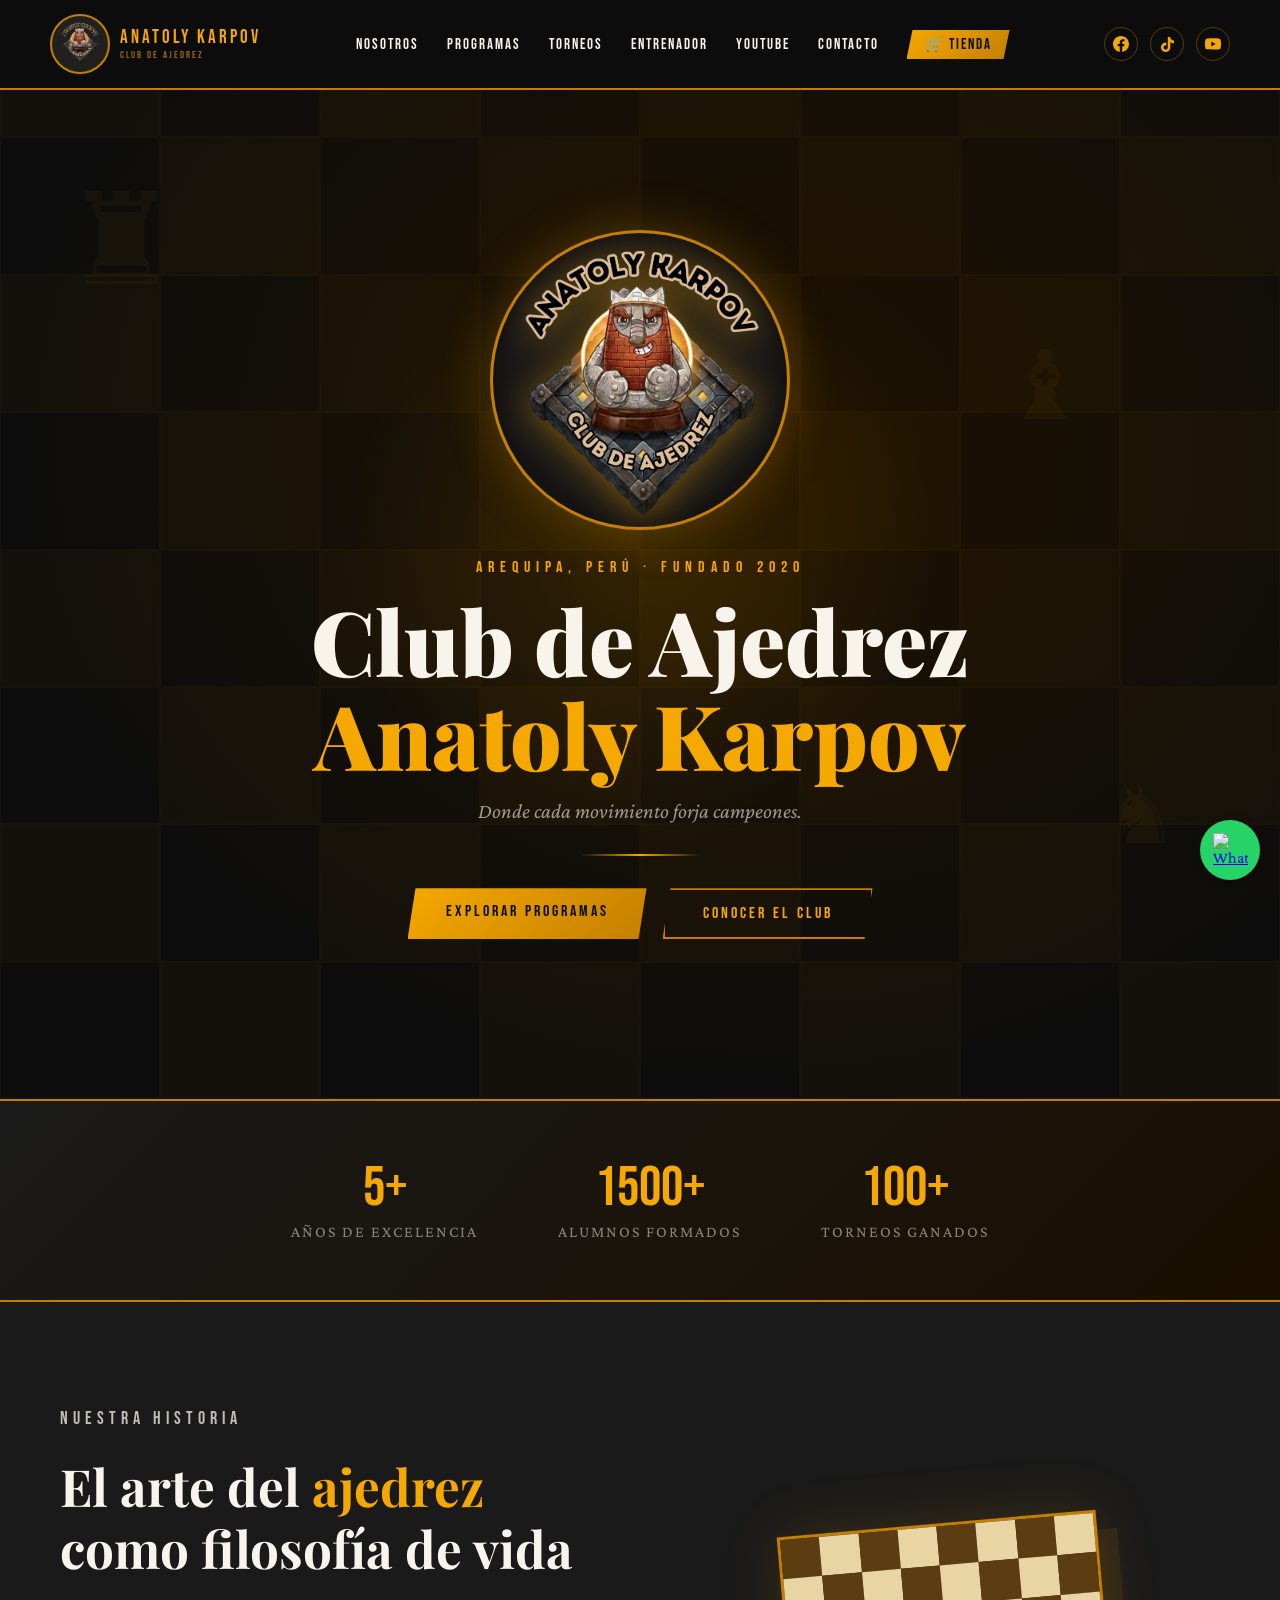
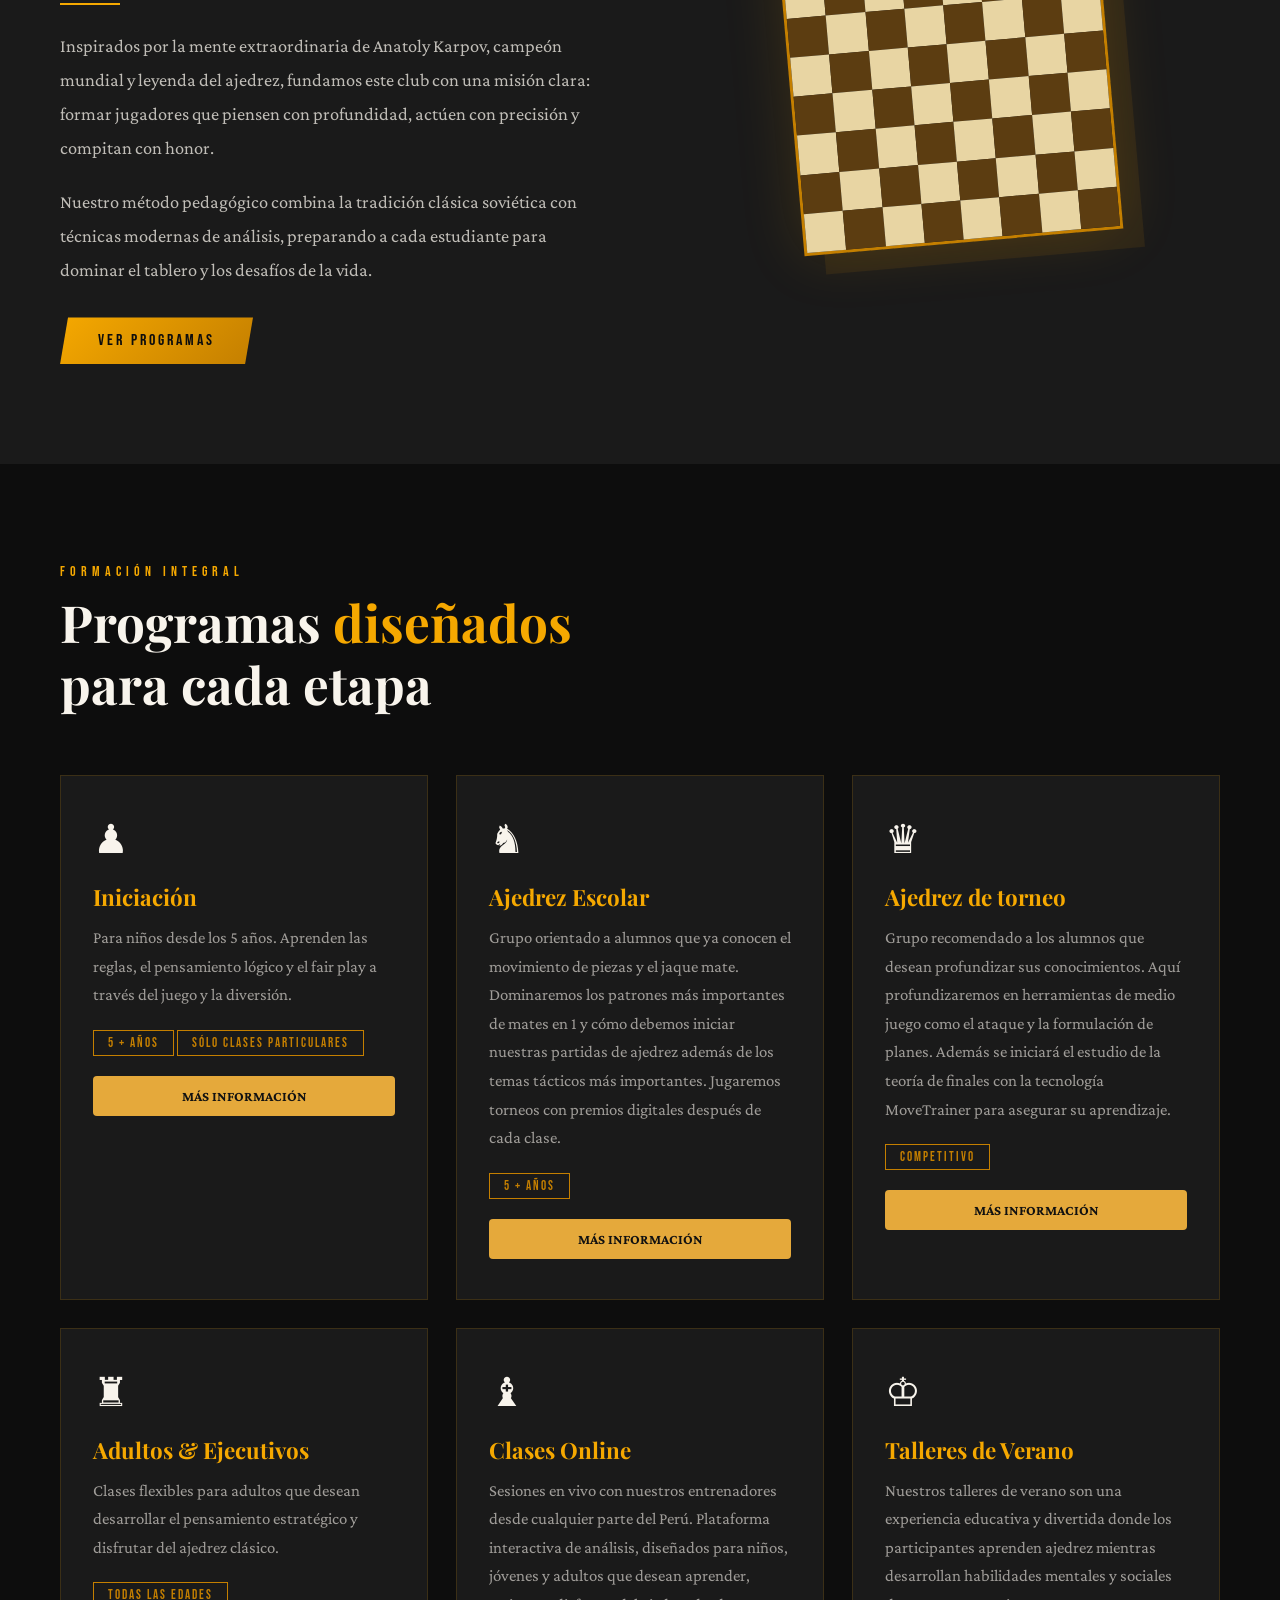
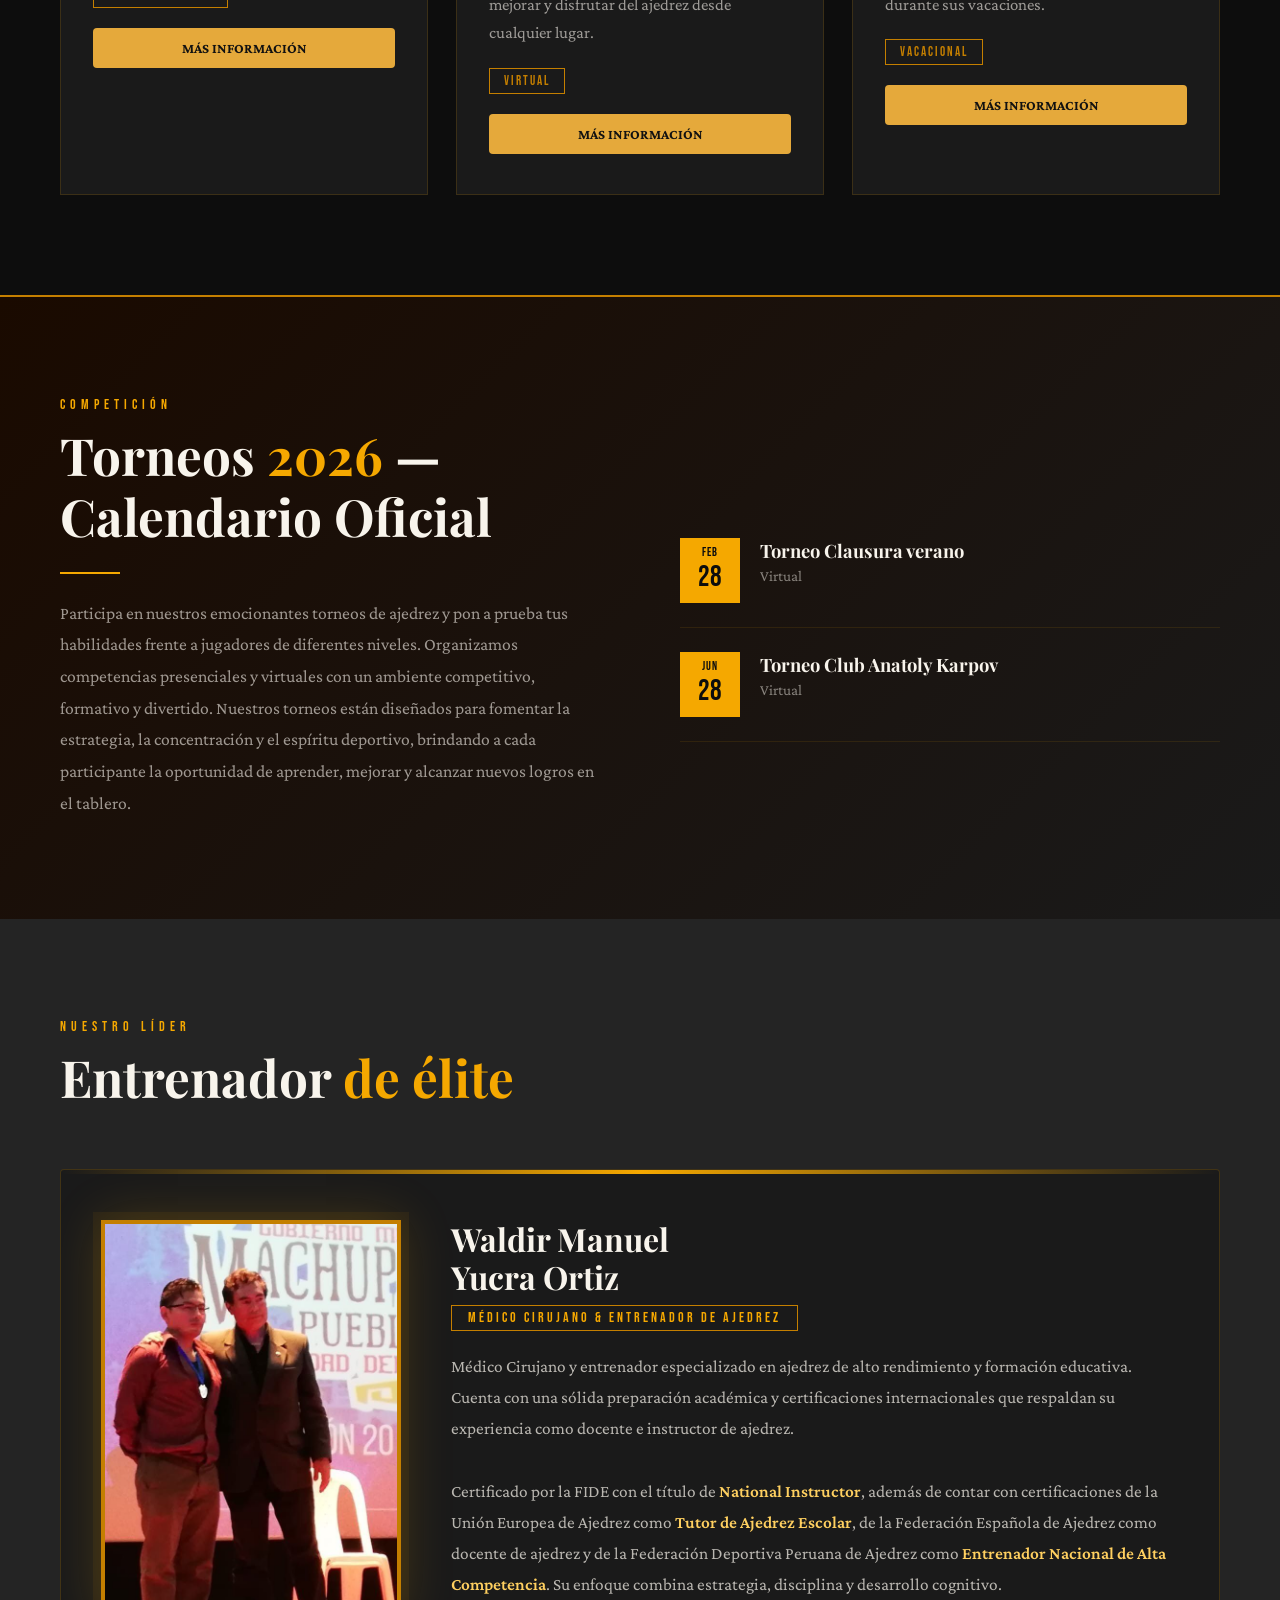
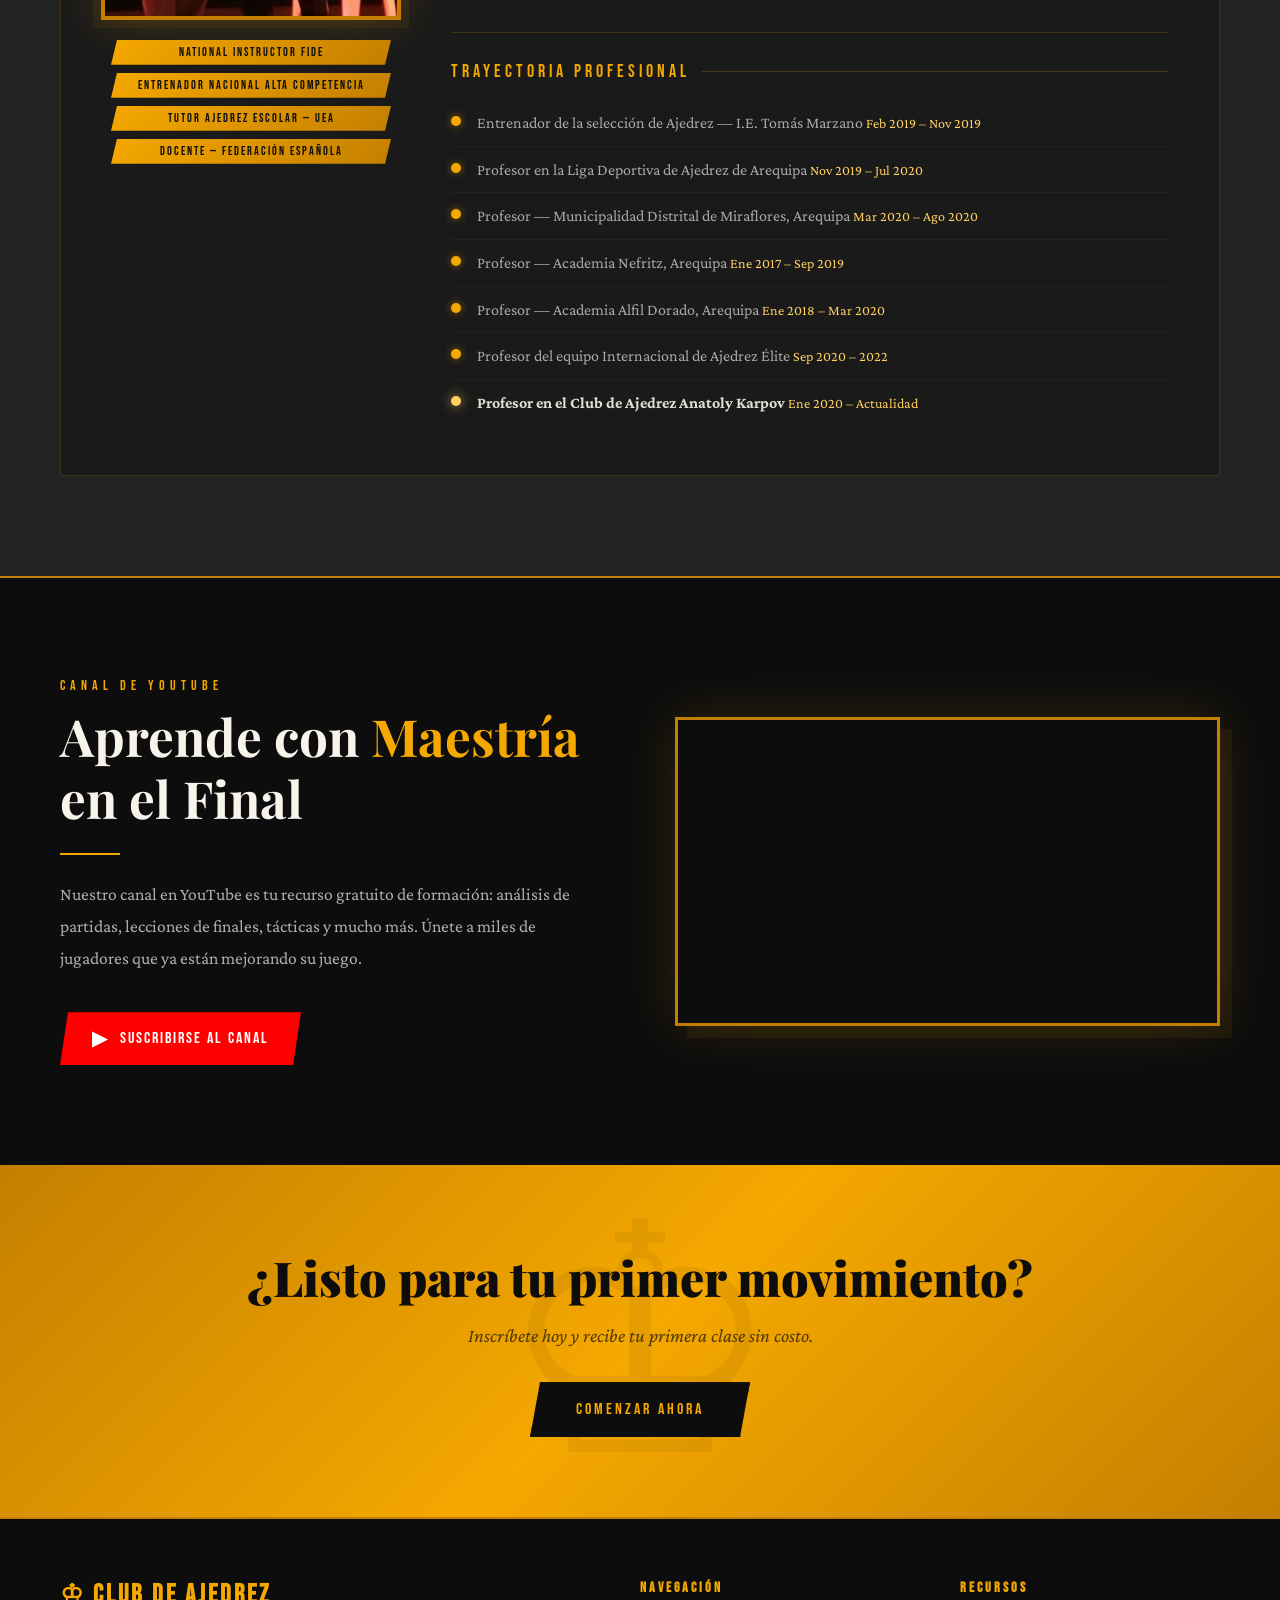
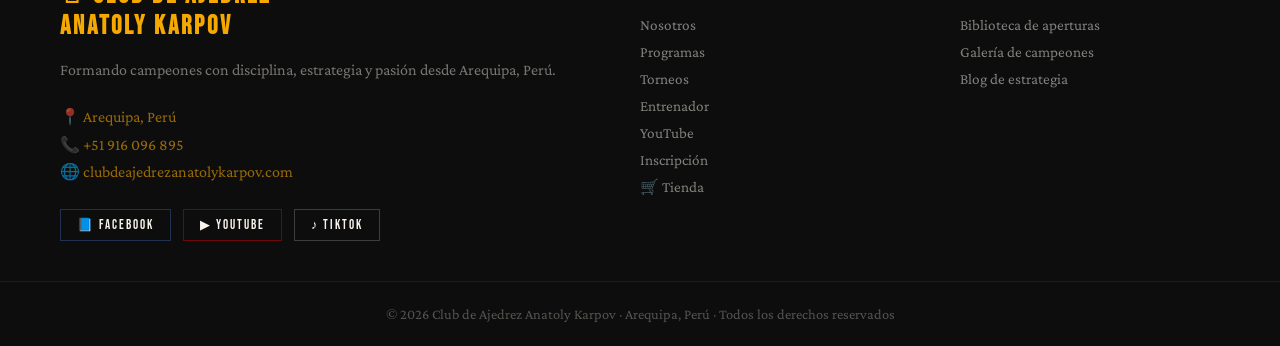
==== commit dec955b0: "feat: boton de whatsapp" ====
--- a/index.html
+++ b/index.html
@@ -10,11 +10,15 @@
     />
     <link rel="stylesheet" href="styles.css" />
   </head>
+  <!-- Botón de WhatsApp -->
+<a href="https://wa.me/916096895" class="whatsapp-float" target="_blank">
+  <img src="https://cdn-icons-png.flaticon.com/512/733/733585.png" alt="WhatsApp">
+</a>
   <body>
     <!-- ── NAV ── -->
     <nav>
       <a class="nav-logo" href="#">
-        <img src="images/akar1.png" alt="Logo Karpov"  />
+        <img src="images/akar1.png" alt="Logo Karpov" />
         <!-- SVG fallback logo dibujado inline -->
         <span
           style="
@@ -318,50 +322,34 @@
               line-height: 1.8;
             "
           >
-            Participamos y organizamos torneos a nivel distrital, regional e
-            internacional. Nuestros alumnos compiten bajo el estándar FIDE con
-            acreditación oficial.
+            Participa en nuestros emocionantes torneos de ajedrez y pon a prueba
+            tus habilidades frente a jugadores de diferentes niveles.
+            Organizamos competencias presenciales y virtuales con un ambiente
+            competitivo, formativo y divertido. Nuestros torneos están diseñados
+            para fomentar la estrategia, la concentración y el espíritu
+            deportivo, brindando a cada participante la oportunidad de aprender,
+            mejorar y alcanzar nuevos logros en el tablero.
           </p>
         </div>
         <div class="upcoming-list">
           <div class="upcoming-item">
             <div class="upcoming-date">
-              <div class="month">JUN</div>
-              <div class="day">07</div>
+              <div class="month">FEB</div>
+              <div class="day">28</div>
             </div>
             <div class="upcoming-info">
-              <h4>Torneo Abierto Karpov Lima</h4>
-              <p>Open FIDE · Club Central, Miraflores</p>
+              <h4>Torneo Clausura verano</h4>
+              <p>Virtual</p>
             </div>
           </div>
           <div class="upcoming-item">
             <div class="upcoming-date">
-              <div class="month">JUL</div>
-              <div class="day">19</div>
+              <div class="month">JUN</div>
+              <div class="day">28</div>
             </div>
             <div class="upcoming-info">
-              <h4>Campeonato Escolar Nacional</h4>
-              <p>Categoría Sub-14 · Lima, Perú</p>
-            </div>
-          </div>
-          <div class="upcoming-item">
-            <div class="upcoming-date">
-              <div class="month">AGO</div>
-              <div class="day">30</div>
-            </div>
-            <div class="upcoming-info">
-              <h4>Copa Anatoly Karpov 2026</h4>
-              <p>Torneo Internacional · Presencial + Online</p>
-            </div>
-          </div>
-          <div class="upcoming-item">
-            <div class="upcoming-date">
-              <div class="month">OCT</div>
-              <div class="day">11</div>
-            </div>
-            <div class="upcoming-info">
-              <h4>Gran Prix de Otoño</h4>
-              <p>Categoría Libre · Clasificatorio Regional</p>
+              <h4>Torneo Club Anatoly Karpov</h4>
+              <p>Virtual</p>
             </div>
           </div>
         </div>
--- a/styles.css
+++ b/styles.css
@@ -24,6 +24,34 @@
   color: var(--white);
   font-family: "Crimson Pro", Georgia, serif;
   overflow-x: hidden;
+}
+.whatsapp-float {
+  position: fixed;
+  width: 60px;
+  height: 60px;
+  bottom: 20px;
+  right: 20px;
+  z-index: 100;
+
+  display: flex;
+  justify-content: center;
+  align-items: center;
+
+  background-color: #25d366;
+  border-radius: 50%;
+
+  box-shadow: 2px 2px 10px rgba(0,0,0,0.3);
+
+  transition: transform 0.3s;
+}
+
+.whatsapp-float:hover {
+  transform: scale(1.1);
+}
+
+.whatsapp-float img {
+  width: 35px;
+  height: 35px;
 }
 
 /* ── NAV ── */
